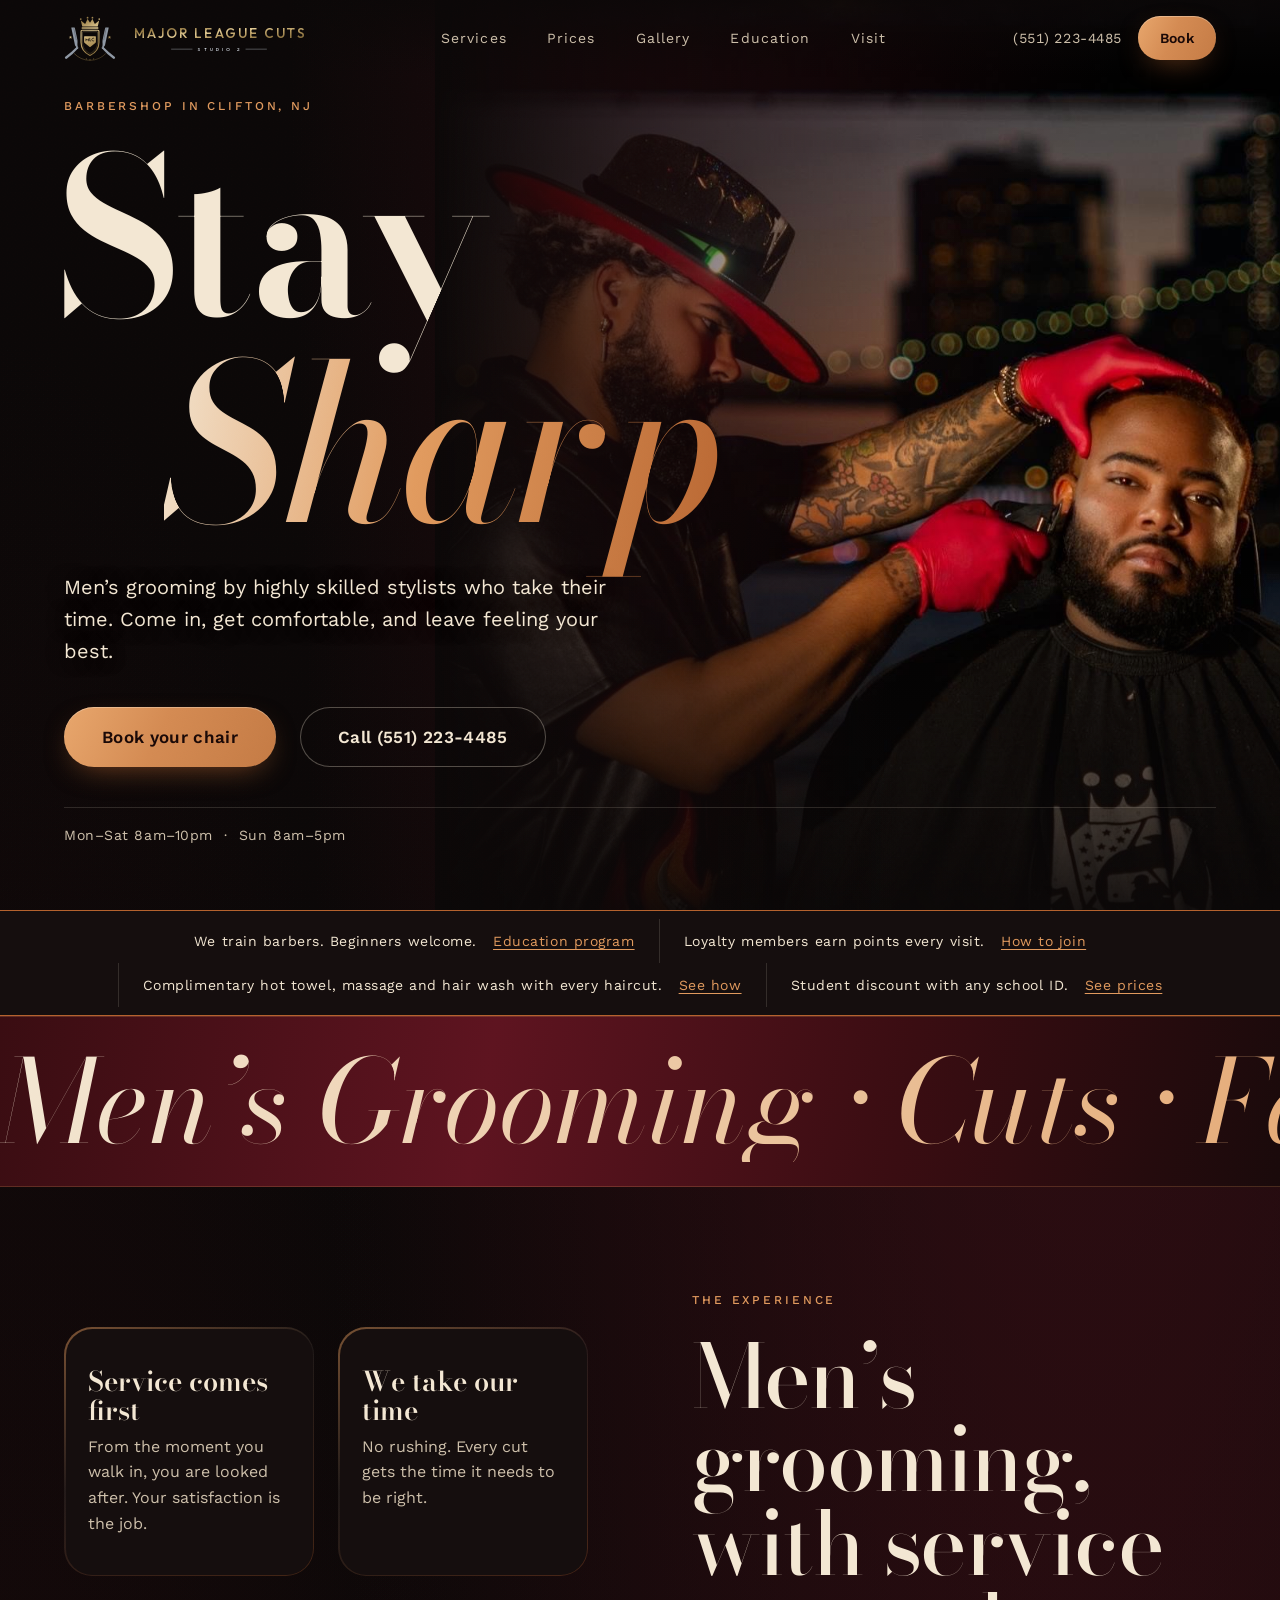
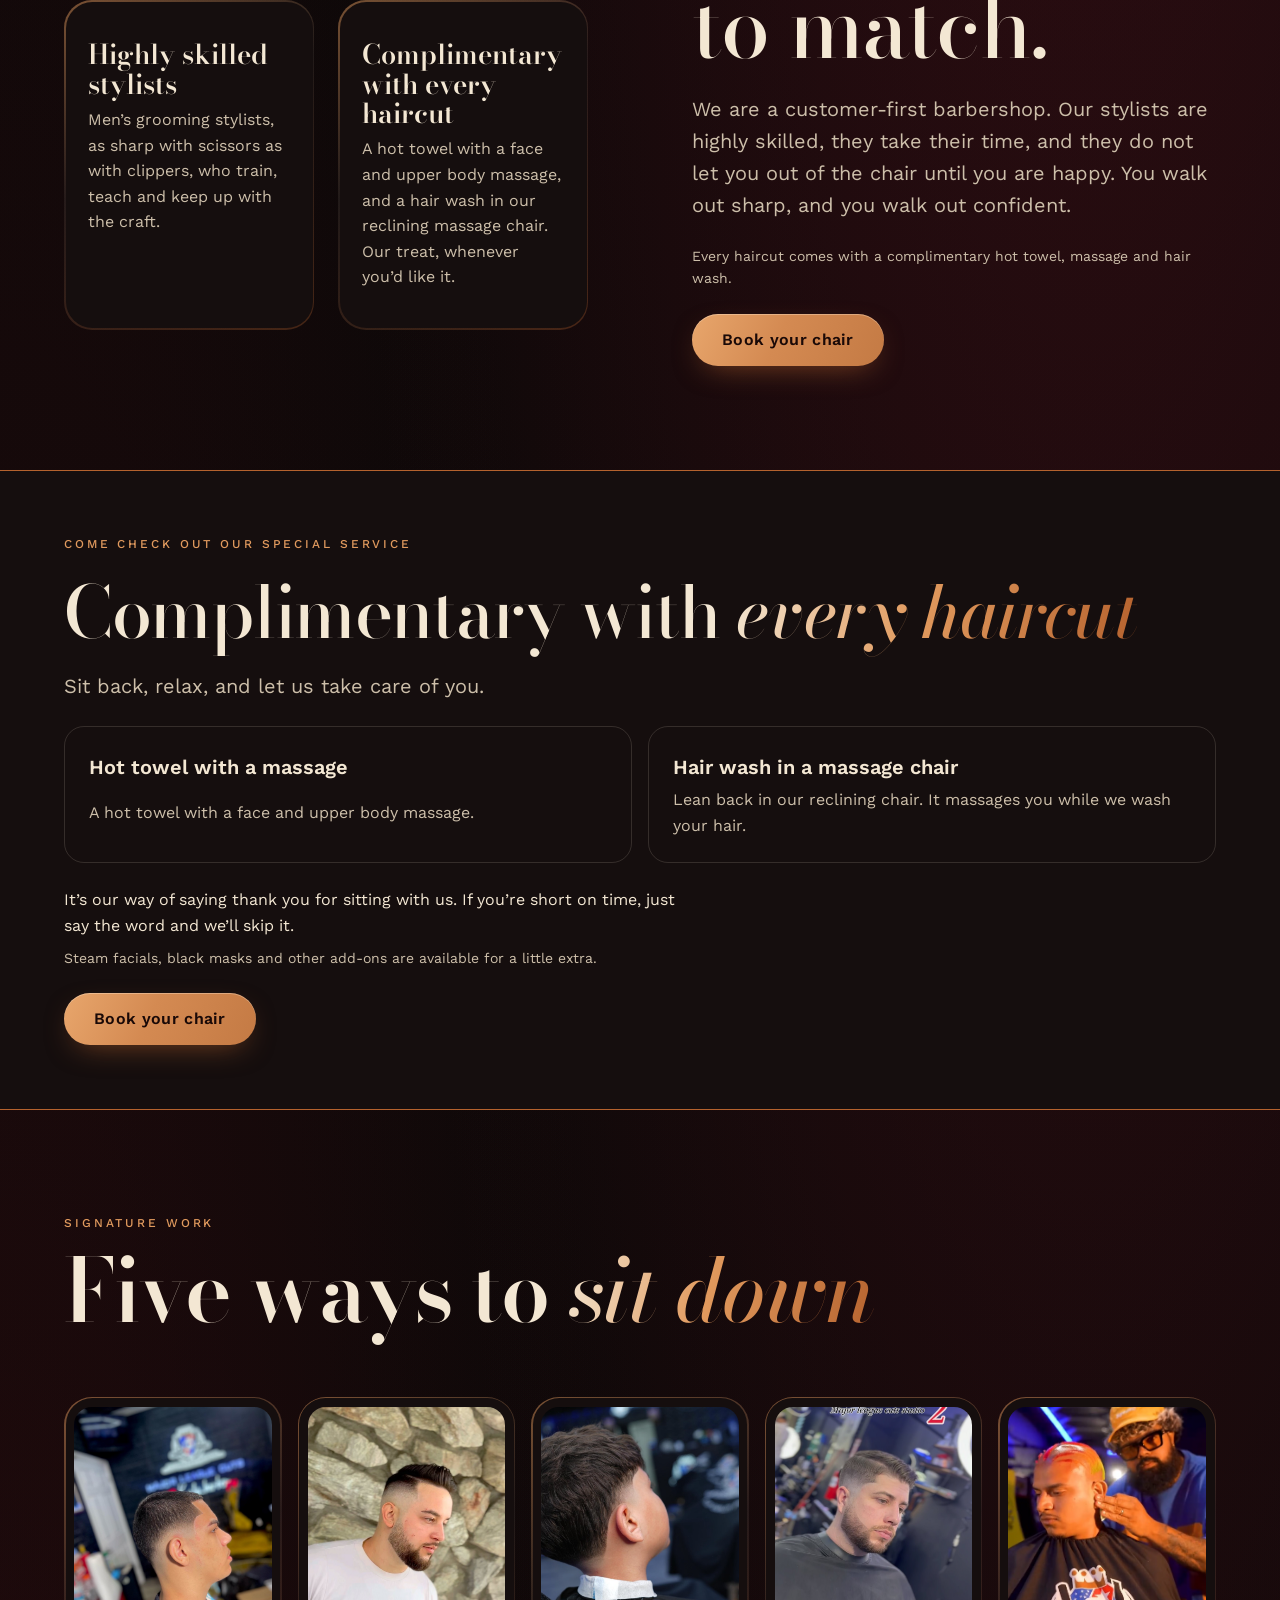
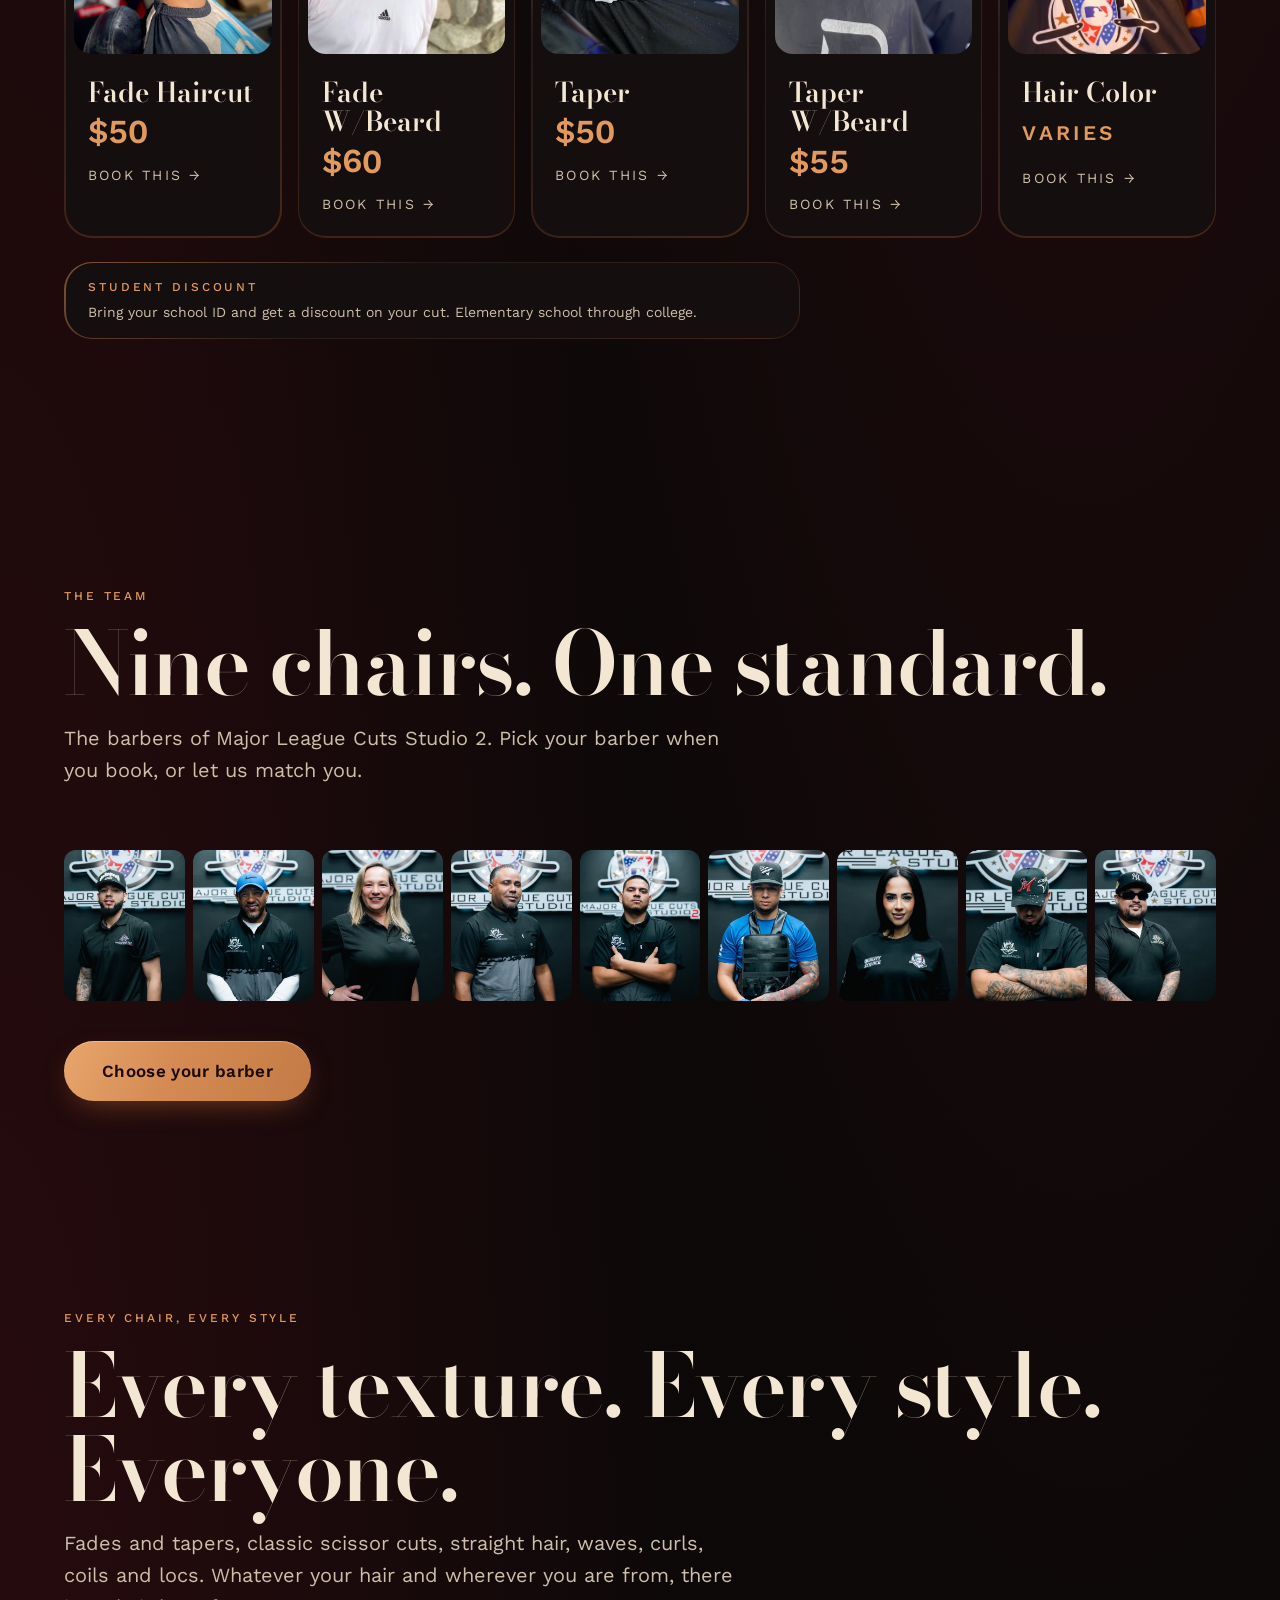
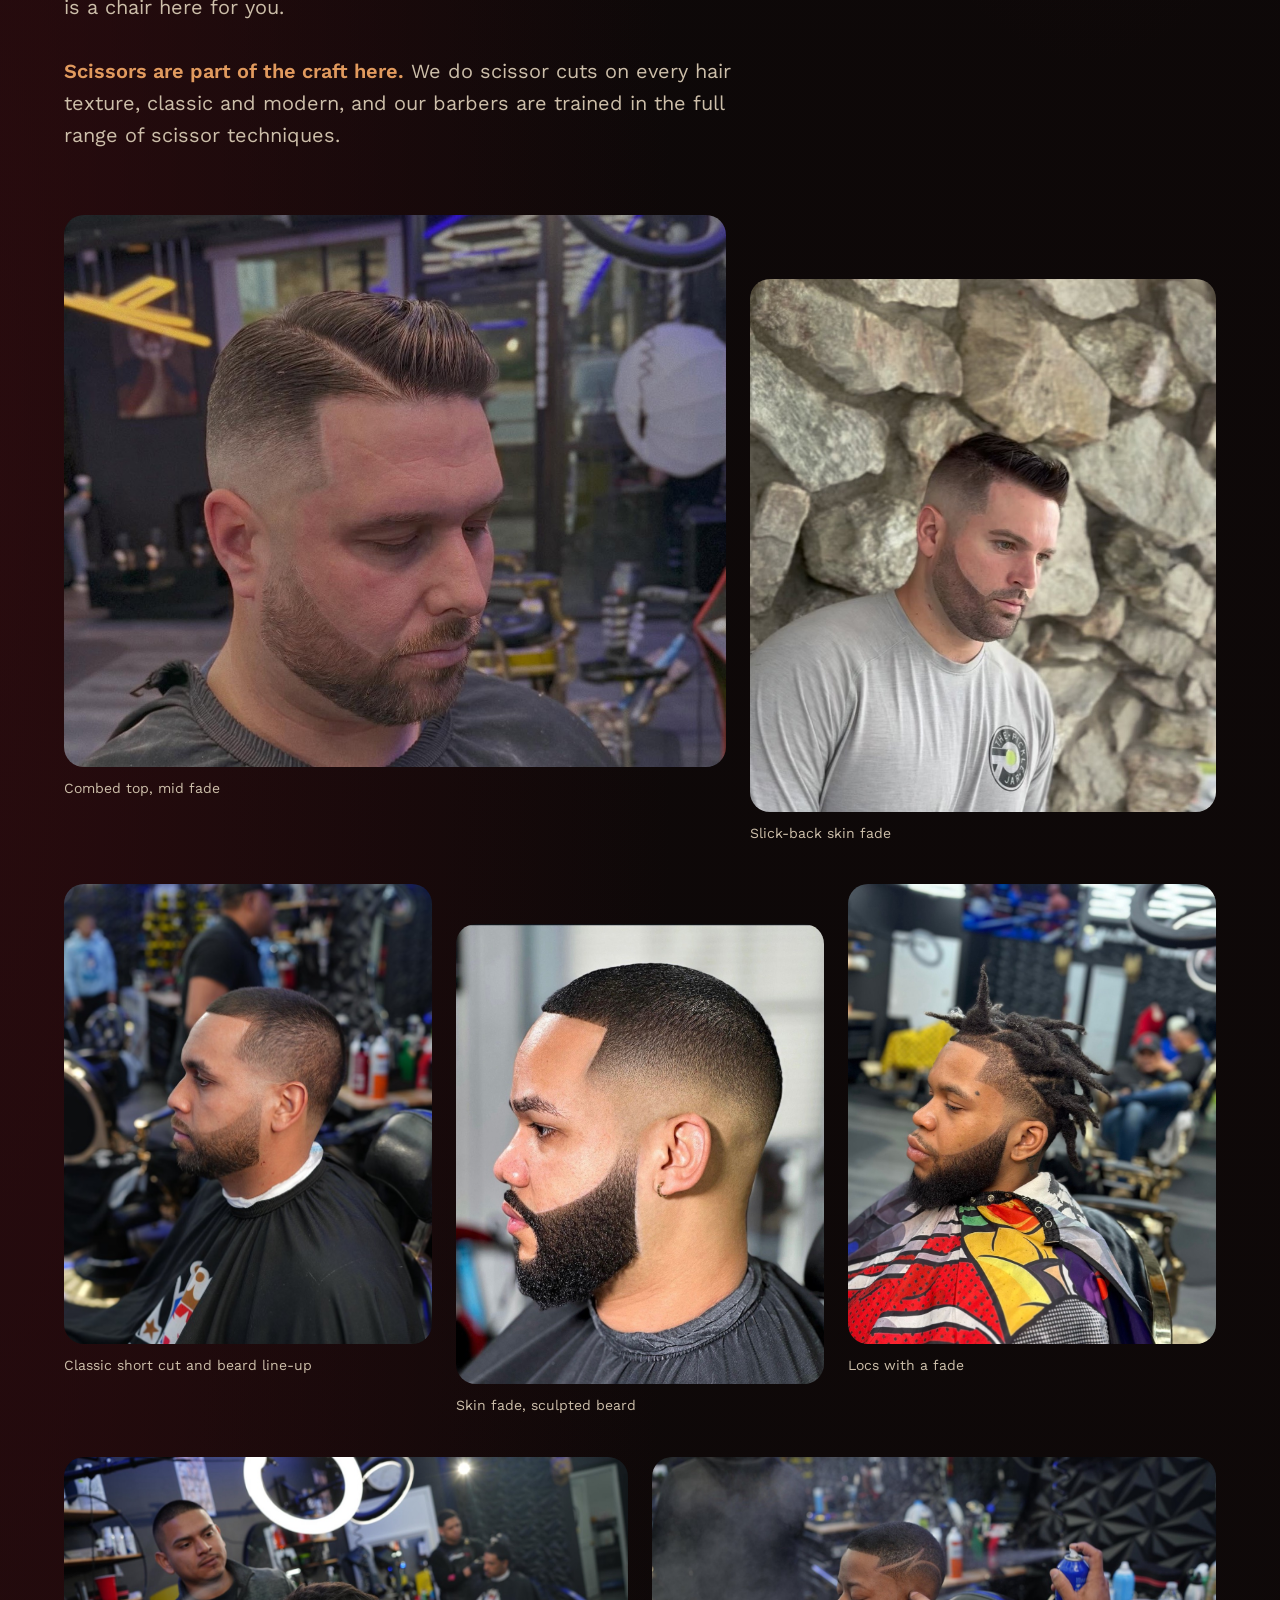
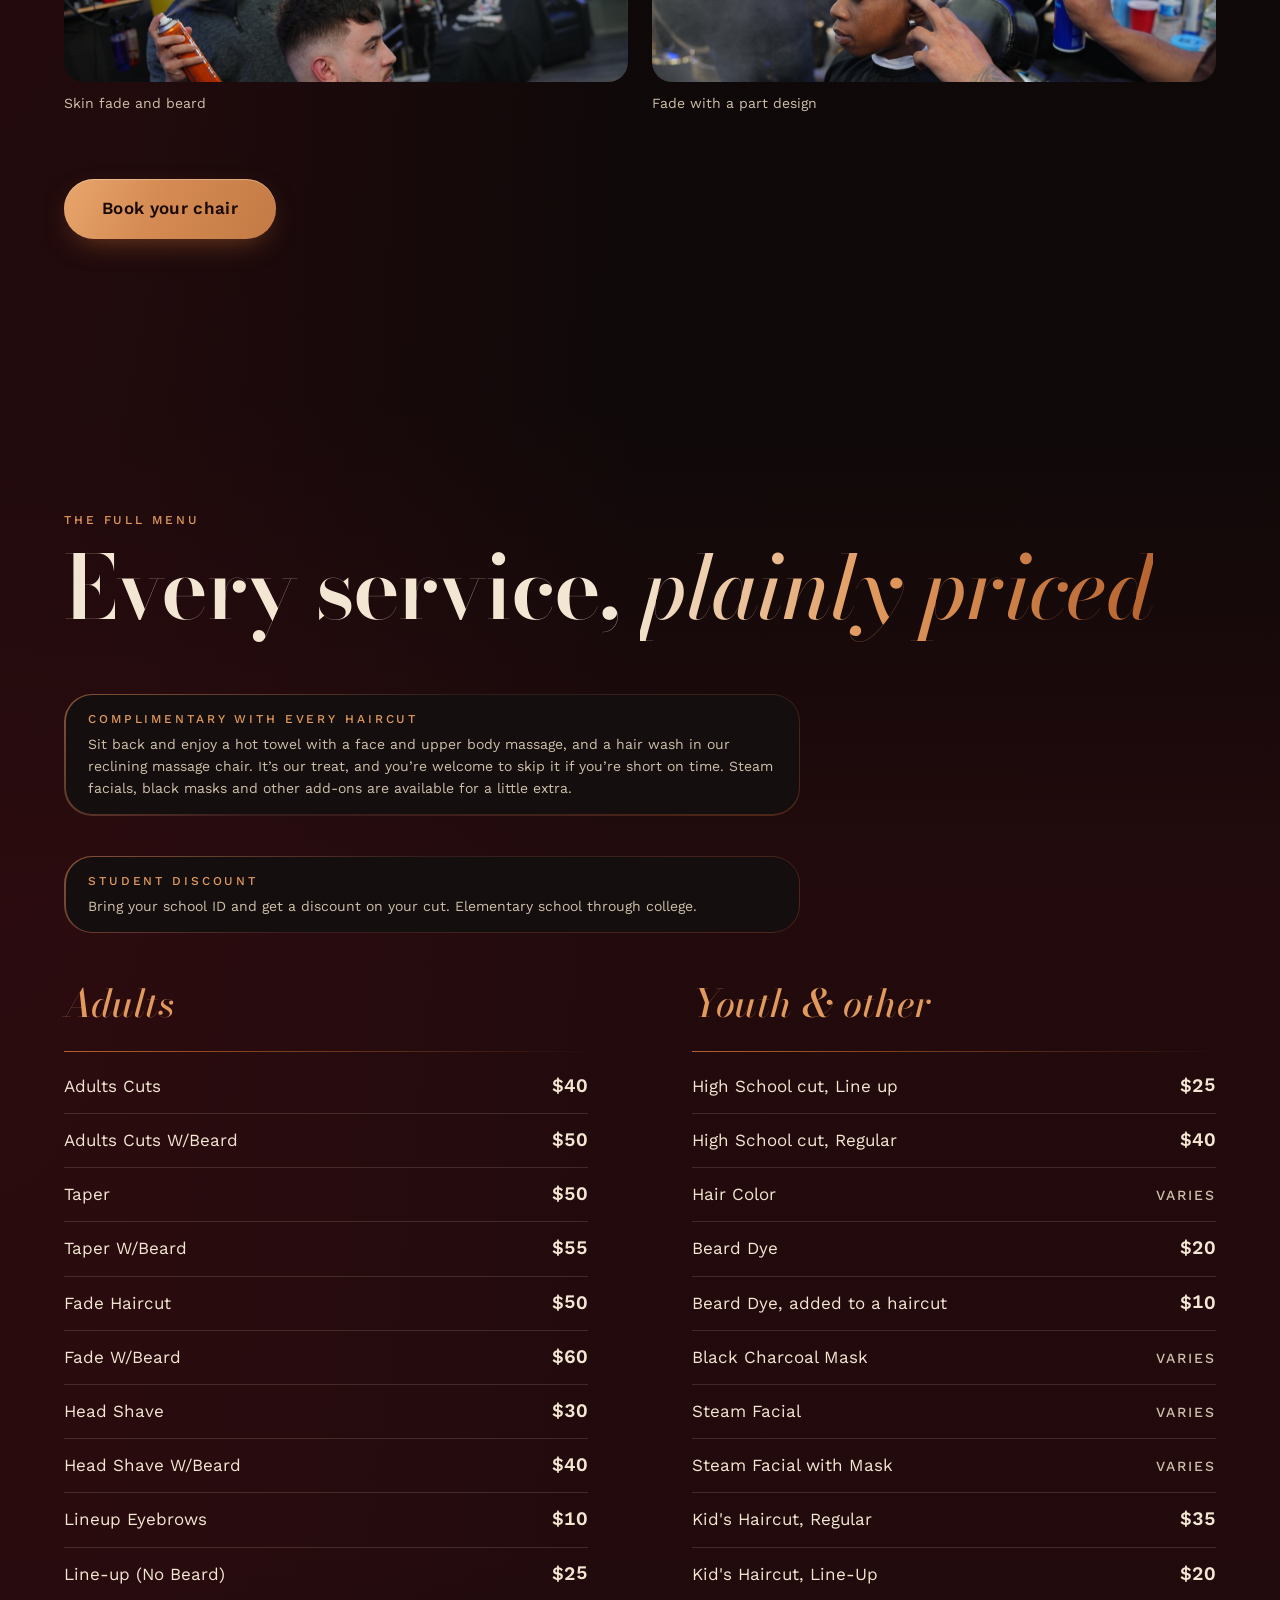
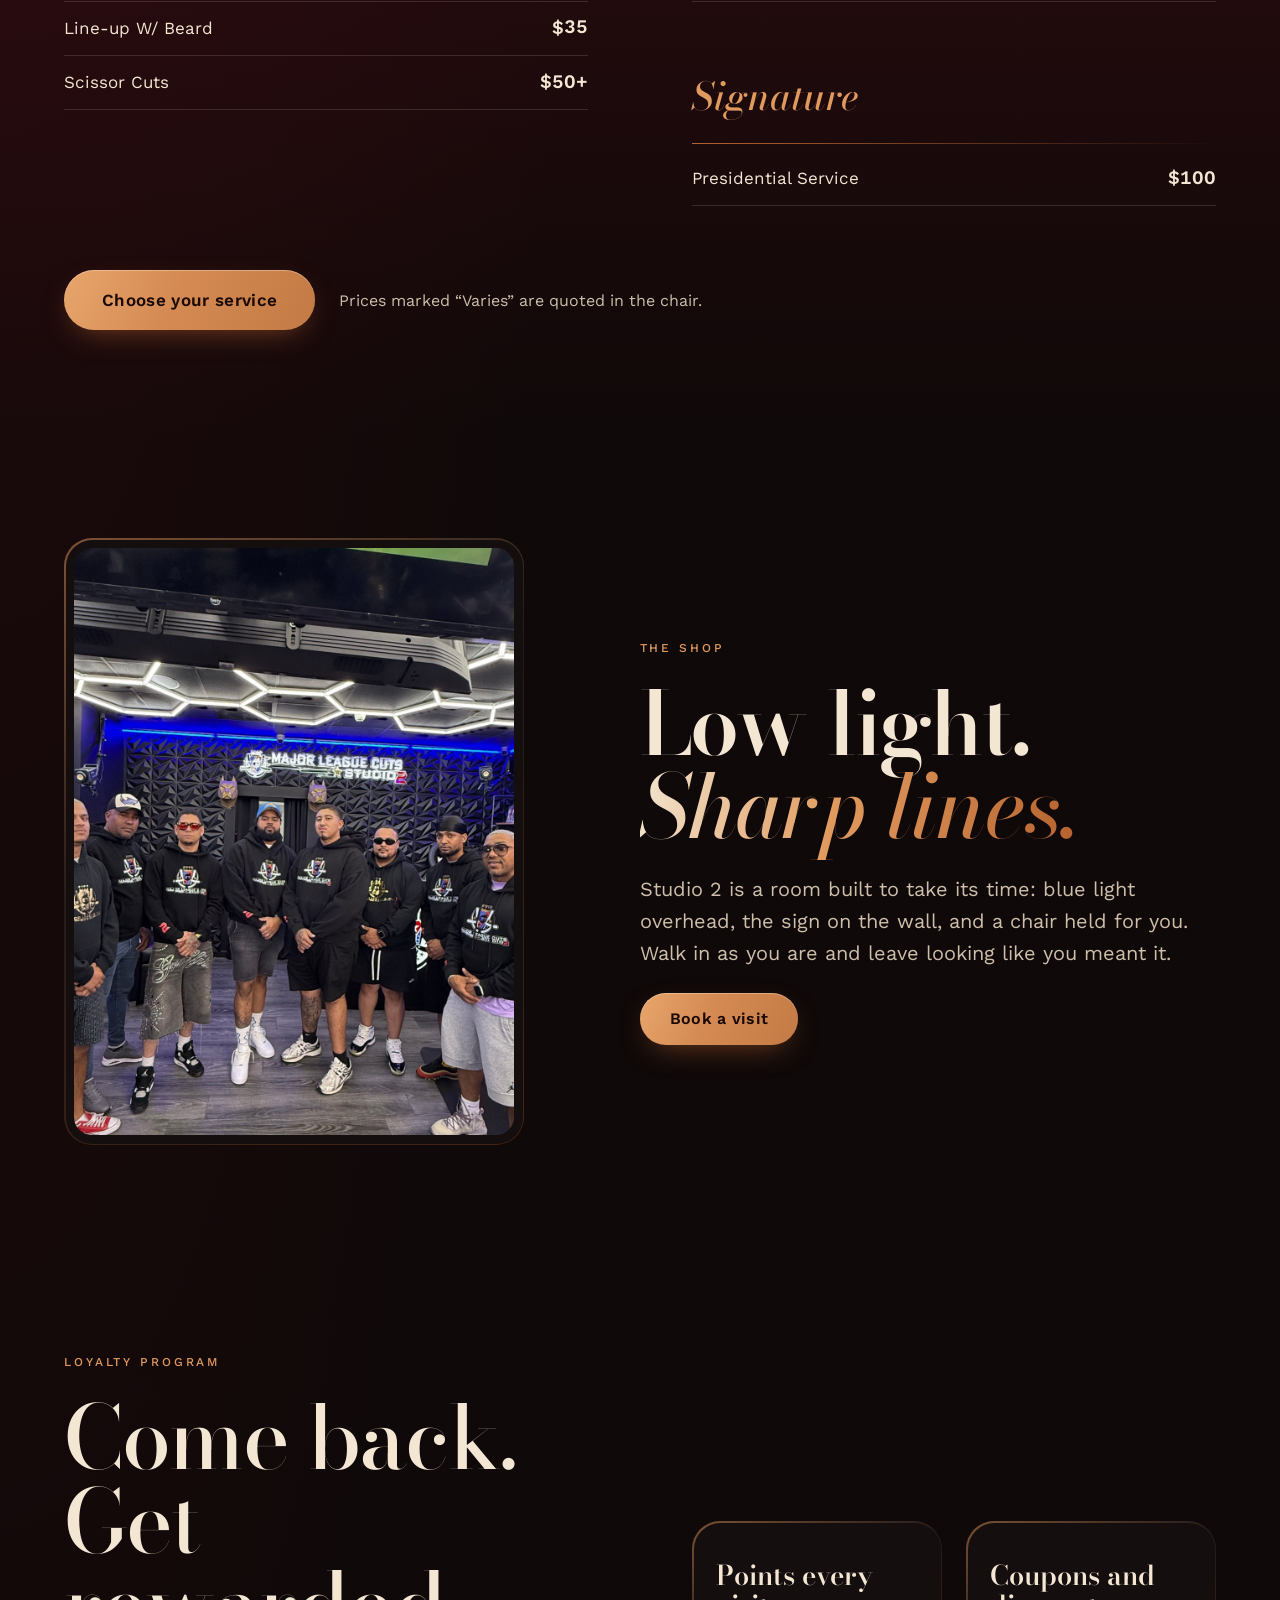
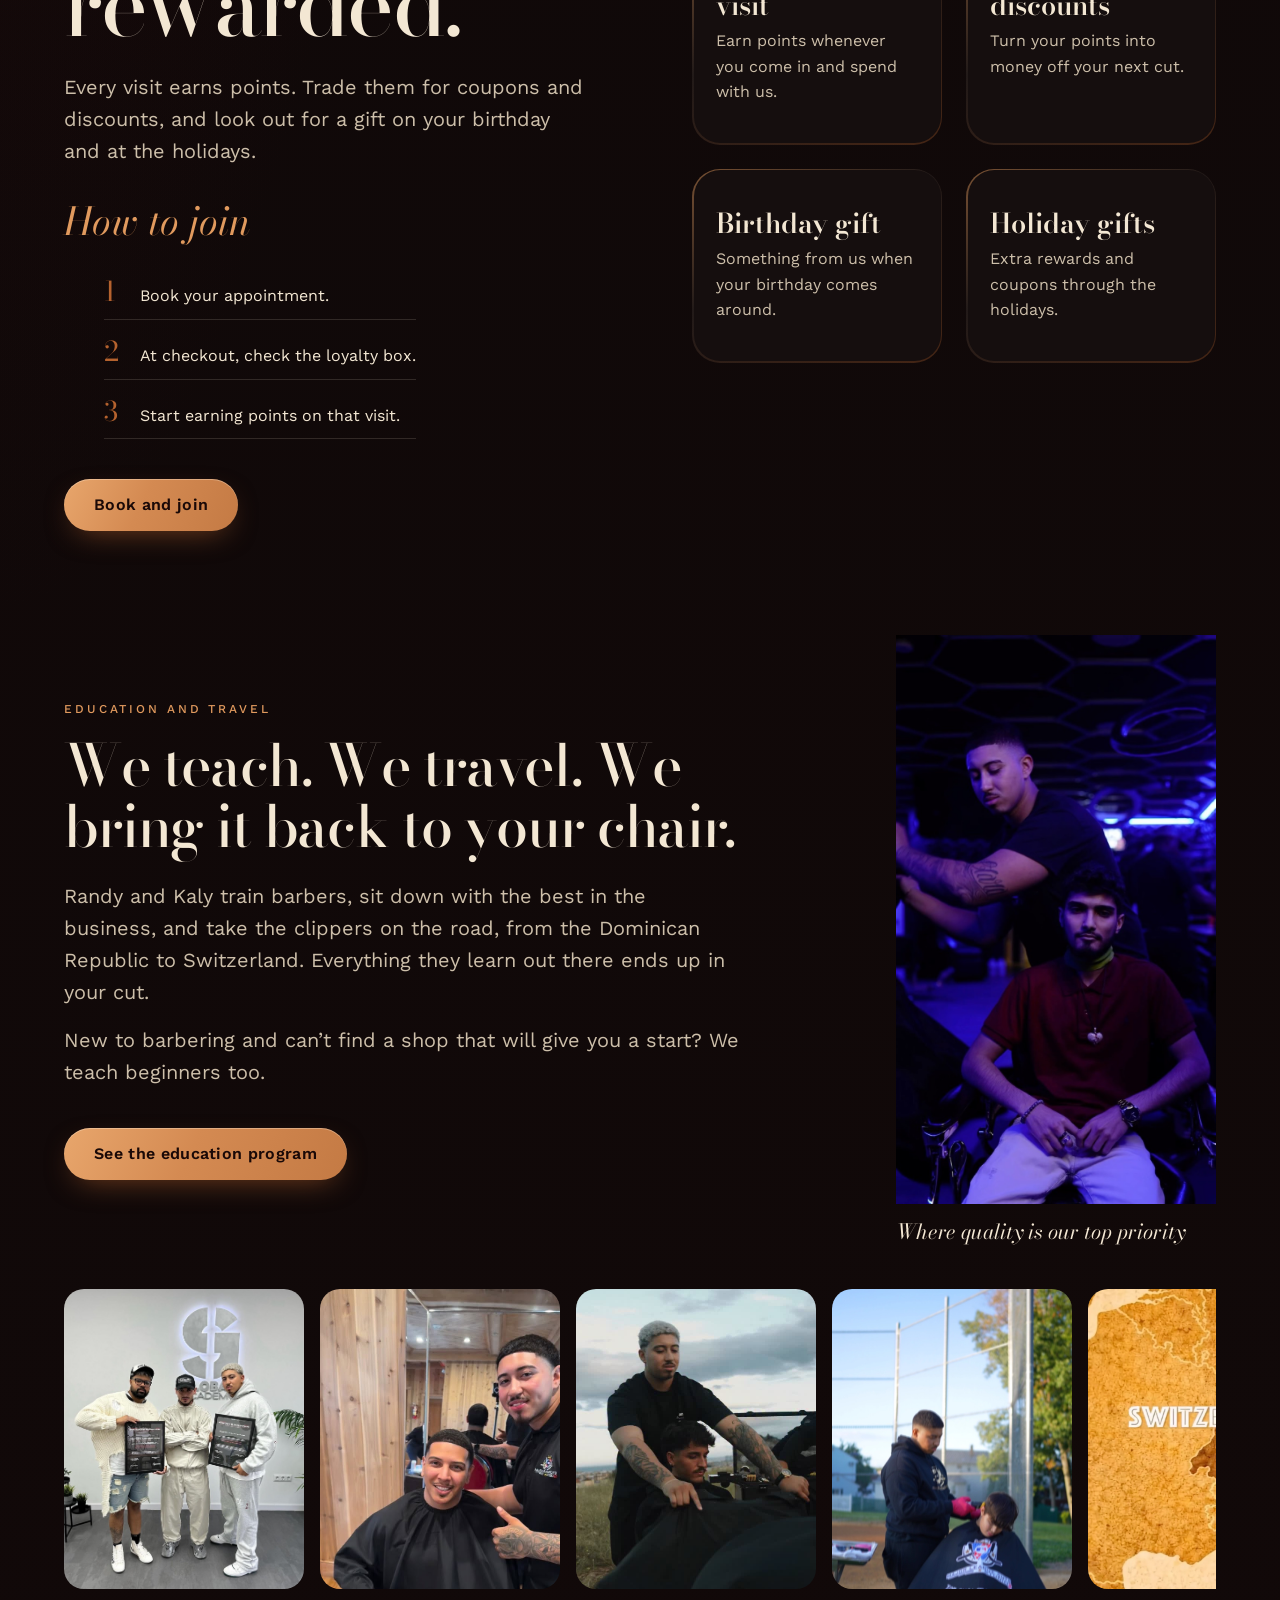
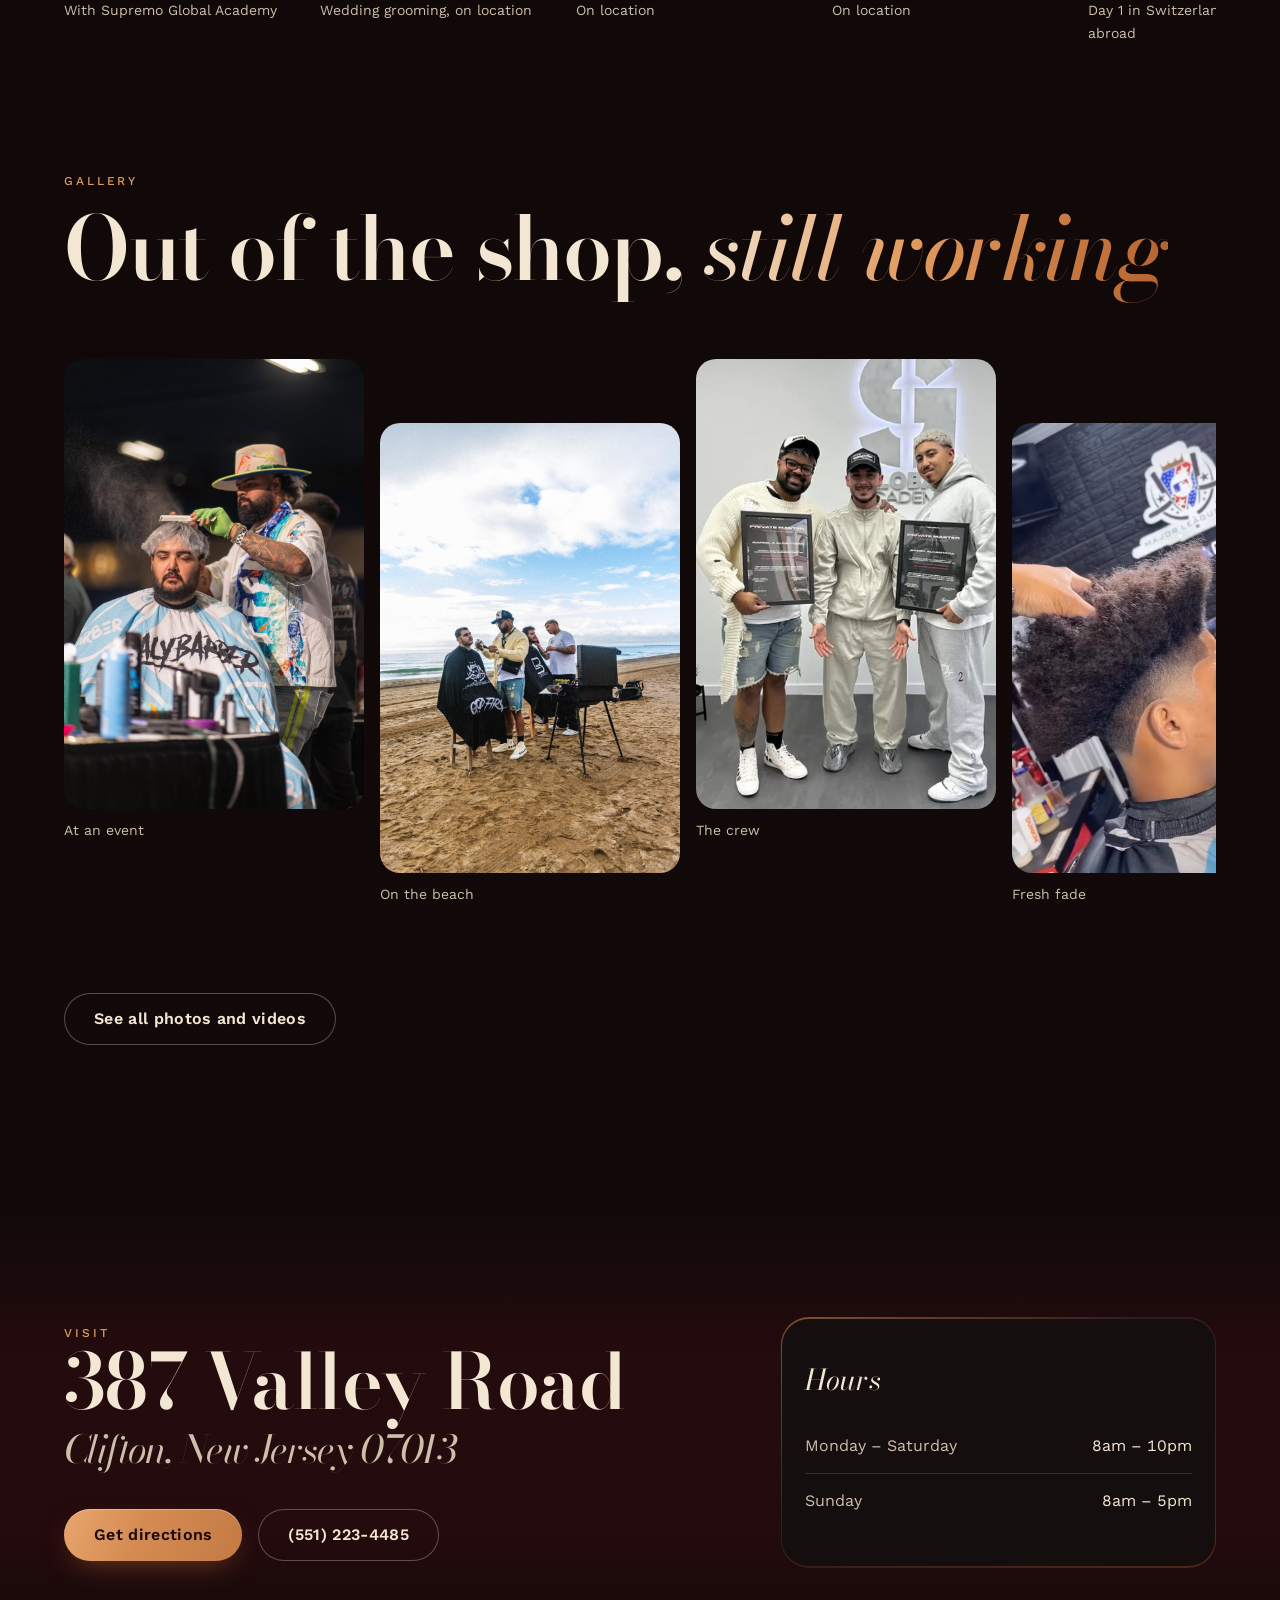
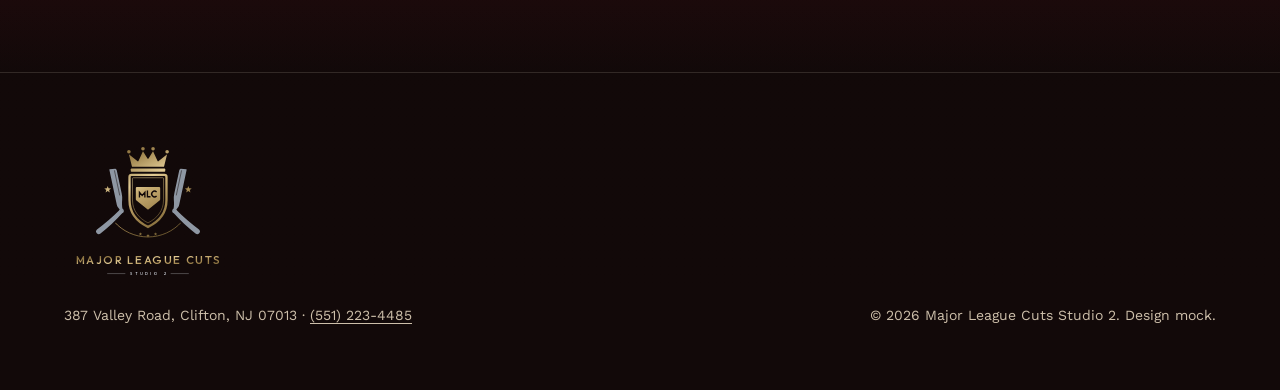
==== index.html @ 2593c34b "Website files for Major League Cuts Studio 2 Co-Authored-By: Claude Fable 5.2 <noreply@anthropic.com" ====
<!doctype html>
<html lang="en">
<head>
<meta charset="utf-8">
<meta name="viewport" content="width=device-width, initial-scale=1">
<title>Barbershop in Clifton, NJ | Major League Cuts Studio 2</title>
<meta name="description" content="Major League Cuts Studio 2 is a men's grooming barbershop at 387 Valley Road, Clifton, NJ. Skilled stylists who take their time. A complimentary hot towel, massage and hair wash come with every haircut. Book online.">
<meta name="theme-color" content="#0B0808">
<link rel="preconnect" href="https://fonts.googleapis.com">
<link rel="preconnect" href="https://fonts.gstatic.com" crossorigin>
<link rel="stylesheet" href="https://fonts.googleapis.com/css2?family=Bodoni+Moda:ital,opsz,wght@0,6..96,400..700;1,6..96,400..700&amp;family=Work+Sans:wght@400;500;600&amp;display=swap">
<link rel="canonical" href="https://majorleaguecuts.studio/">
<link rel="icon" href="favicon-32.png" sizes="32x32" type="image/png">
<link rel="apple-touch-icon" href="apple-touch-icon.png">
<meta property="og:type" content="website">
<meta property="og:site_name" content="Major League Cuts Studio 2">
<meta property="og:url" content="https://majorleaguecuts.studio/">
<meta property="og:image" content="https://majorleaguecuts.studio/og-image.jpg">
<meta property="og:image:width" content="1200">
<meta property="og:image:height" content="630">
<meta name="twitter:card" content="summary_large_image">
<meta name="robots" content="noindex">
<script type="application/ld+json">{"@context":"https://schema.org","@type":"BarberShop","name":"Major League Cuts Studio 2","url":"https://majorleaguecuts.studio/","telephone":"(551) 223-4485","image":"https://majorleaguecuts.studio/og-image.jpg","address":{"@type":"PostalAddress","streetAddress":"387 Valley Road","addressLocality":"Clifton","addressRegion":"NJ","postalCode":"07013","addressCountry":"US"},"openingHoursSpecification":[{"@type":"OpeningHoursSpecification","dayOfWeek":["Monday","Tuesday","Wednesday","Thursday","Friday","Saturday"],"opens":"08:00","closes":"22:00"},{"@type":"OpeningHoursSpecification","dayOfWeek":"Sunday","opens":"08:00","closes":"17:00"}]}</script>
<meta property="og:title" content="Barbershop in Clifton, NJ | Major League Cuts Studio 2">
<meta property="og:description" content="Major League Cuts Studio 2 is a men's grooming barbershop at 387 Valley Road, Clifton, NJ. Skilled stylists who take their time. A complimentary hot towel, massage and hair wash come with every haircut. Book online.">
<link rel="stylesheet" href="css/style.css">
<script>document.documentElement.classList.add("js")</script>
<script src="js/app.js" defer></script>
</head>
<body class="home">
<a class="skip" href="#main">Skip to content</a>
<header class="site-head">
  <div class="wrap">
    <a class="mark" href="index.html" aria-label="Major League Cuts Studio 2, home"><img class="mark__icon" src="img/logo-1.svg" alt="" width="52" height="52"><img class="mark__word" src="img/logo-2.svg" alt="" width="190" height="33"></a>
    <nav class="nav" aria-label="Primary"><a href="#services">Services</a><a href="#menu">Prices</a><a href="gallery.html">Gallery</a><a href="education.html">Education</a><a href="#visit">Visit</a></nav>
    <div class="head-actions"><a class="head-tel num" href="tel:+15512234485">(551) 223-4485</a><details class="menu"><summary class="menu__btn"><svg width="22" height="22" viewBox="0 0 22 22" fill="none" stroke="currentColor" stroke-width="2" stroke-linecap="round" aria-hidden="true" focusable="false"><path d="M3 6h16M3 11h16M3 16h16"/></svg><span class="sr-only">Menu</span></summary><div class="menu__panel"><nav class="menu__list" aria-label="Menu"><a href="#services">Services</a><a href="#menu">Prices</a><a href="gallery.html">Gallery</a><a href="education.html">Education</a><a href="#loyalty">Loyalty</a><a href="#visit">Visit</a></nav><a class="btn btn--block" href="https://book.squareup.com/appointments/2jy3grmmcu109c/location/L8XXS5PSYHMR0/services">Book your chair</a><a class="menu__tel num" href="tel:+15512234485">(551) 223-4485</a></div></details><a class="btn btn--sm" href="https://book.squareup.com/appointments/2jy3grmmcu109c/location/L8XXS5PSYHMR0/services">Book</a></div>
  </div>
</header>
<main id="main">
<section class="hero" aria-labelledby="h1">
  <div class="hero__media"><img src="img/hero-001.jpg" alt="A barber in a black hat with a red brim cuts a client's beard at dusk, a softly lit city skyline and bridge lights behind them." width="1600" height="1142" fetchpriority="high"></div>
  <div class="wrap"><div class="hero__copy">
    <h1 class="eyebrow" id="h1">Barbershop in Clifton, NJ</h1>
    <p class="hero__title display" aria-label="Stay Sharp"><span>Stay</span><span><em class="grad-text">Sharp</em></span></p>
    <p class="hero__sub">Men&rsquo;s grooming by highly skilled stylists who take their time. Come in, get comfortable, and leave feeling your best.</p>
    <div class="hero__cta"><a class="btn btn--lg" href="https://book.squareup.com/appointments/2jy3grmmcu109c/location/L8XXS5PSYHMR0/services">Book your chair</a><a class="btn btn--ghost btn--lg" href="tel:+15512234485">Call (551) 223-4485</a></div>
    <p class="hero__hours">Mon&ndash;Sat 8am&ndash;10pm &nbsp;&middot;&nbsp; Sun 8am&ndash;5pm</p>
  </div></div>
</section>

<div class="promo"><div class="wrap"><p class="promo__item">We train barbers. Beginners welcome. <a href="education.html">Education program</a></p><p class="promo__item">Loyalty members earn points every visit. <a href="#loyalty">How to join</a></p>
      <p class="promo__item">Complimentary hot towel, massage and hair wash with every haircut. <a href="#complimentary">See how</a></p>
      <p class="promo__item promo__item--wide">Student discount with any school ID. <a href="#menu">See prices</a></p></div></div>

<div class="band" aria-hidden="true"><div class="band__track"><span>Men&rsquo;s Grooming &middot; Cuts &middot; Fades &middot; Tapers &middot; Scissor Cuts &middot; Beards &middot; Hot Towels &middot; </span><span>Men&rsquo;s Grooming &middot; Cuts &middot; Fades &middot; Tapers &middot; Scissor Cuts &middot; Beards &middot; Hot Towels &middot; </span></div></div>

<section class="section" id="experience" aria-labelledby="h-experience">
  <div class="wrap loyalty loyalty--flip">
    <div class="loyalty__text reveal">
      <p class="eyebrow">The experience</p>
      <h2 class="display" id="h-experience">Men&rsquo;s grooming, with service to match.</h2>
      <p class="lede">We are a customer-first barbershop. Our stylists are highly skilled, they take their time, and they do not let you out of the chair until you are happy. You walk out sharp, and you walk out confident.</p>
      <p class="experience__note">Every haircut comes with a complimentary hot towel, massage and hair wash.</p>
      <div><a class="btn" href="https://book.squareup.com/appointments/2jy3grmmcu109c/location/L8XXS5PSYHMR0/services">Book your chair</a></div>
    </div>
    <ul class="learn loyalty__perks">
      <li class="card ring reveal" style="--d:0s"><div class="learn__in"><h3 class="card__name">Service comes first</h3><p>From the moment you walk in, you are looked after. Your satisfaction is the job.</p></div></li>
      <li class="card ring reveal" style="--d:0.08s"><div class="learn__in"><h3 class="card__name">We take our time</h3><p>No rushing. Every cut gets the time it needs to be right.</p></div></li>
      <li class="card ring reveal" style="--d:0.16s"><div class="learn__in"><h3 class="card__name">Highly skilled stylists</h3><p>Men&rsquo;s grooming stylists, as sharp with scissors as with clippers, who train, teach and keep up with the craft.</p></div></li>
      <li class="card ring reveal" style="--d:0.24s"><div class="learn__in"><h3 class="card__name">Complimentary with every haircut</h3><p>A hot towel with a face and upper body massage, and a hair wash in our reclining massage chair. Our treat, whenever you&rsquo;d like it.</p></div></li>
    </ul>
  </div>
</section>

<section class="comp" id="complimentary" aria-labelledby="h-comp">
  <div class="wrap comp__in reveal">
    <p class="eyebrow">Come check out our special service</p>
    <h2 class="display comp__title" id="h-comp">Complimentary with <em class="grad-text">every haircut</em></h2>
    <p class="lede">Sit back, relax, and let us take care of you.</p>
    <ul class="comp__list">
      <li><strong>Hot towel with a massage</strong><span>A hot towel with a face and upper body massage.</span></li>
      <li><strong>Hair wash in a massage chair</strong><span>Lean back in our reclining chair. It massages you while we wash your hair.</span></li>
    </ul>
    <p class="comp__fine">It&rsquo;s our way of saying thank you for sitting with us. If you&rsquo;re short on time, just say the word and we&rsquo;ll skip it.</p>
    <p class="comp__fine">Steam facials, black masks and other add-ons are available for a little extra.</p>
    <div><a class="btn" href="https://book.squareup.com/appointments/2jy3grmmcu109c/location/L8XXS5PSYHMR0/services">Book your chair</a></div>
  </div>
</section>
<section class="section" id="services" aria-labelledby="h-services">
  <div class="wrap">
    <div class="section__head reveal"><p class="eyebrow">Signature work</p><h2 class="display" id="h-services">Five ways to <em class="grad-text">sit down</em></h2></div>
    <ul class="cards">
      <li class="card ring reveal" style="--d:0.0s"><a href="https://book.squareup.com/appointments/2jy3grmmcu109c/location/L8XXS5PSYHMR0/services"><div class="card__img"><img src="img/photo-001.jpg" alt="Side profile of a clean-shaven client with a sharp mid fade, seated in the chair." width="1120" height="1400" loading="lazy" decoding="async"></div><div class="card__body"><h3 class="card__name">Fade Haircut</h3><span class="card__price num roll" data-roll>$50</span><span class="card__go">Book this &rarr;</span></div></a></li>
      <li class="card ring reveal" style="--d:0.08s"><a href="https://book.squareup.com/appointments/2jy3grmmcu109c/location/L8XXS5PSYHMR0/services"><div class="card__img"><img src="img/photo-002.jpg" alt="Side profile of a client with a tight fade and a trimmed beard, standing by a stone wall." width="787" height="1400" loading="lazy" decoding="async"></div><div class="card__body"><h3 class="card__name">Fade W/Beard</h3><span class="card__price num roll" data-roll>$60</span><span class="card__go">Book this &rarr;</span></div></a></li>
      <li class="card ring reveal" style="--d:0.16s"><a href="https://book.squareup.com/appointments/2jy3grmmcu109c/location/L8XXS5PSYHMR0/services"><div class="card__img"><img src="img/photo-003.jpg" alt="Back three-quarter view of a client with a textured top and clean tapered sides, seated in the chair." width="1400" height="933" loading="lazy" decoding="async"></div><div class="card__body"><h3 class="card__name">Taper</h3><span class="card__price num roll" data-roll>$50</span><span class="card__go">Book this &rarr;</span></div></a></li>
      <li class="card ring reveal" style="--d:0.24s"><a href="https://book.squareup.com/appointments/2jy3grmmcu109c/location/L8XXS5PSYHMR0/services"><div class="card__img"><img src="img/photo-004.jpg" alt="Client in the chair with a textured top, tapered sides and a trimmed beard, looking down." width="787" height="1400" loading="lazy" decoding="async"></div><div class="card__body"><h3 class="card__name">Taper W/Beard</h3><span class="card__price num roll" data-roll>$55</span><span class="card__go">Book this &rarr;</span></div></a></li>
      <li class="card ring reveal" style="--d:0.32s"><a href="https://book.squareup.com/appointments/2jy3grmmcu109c/location/L8XXS5PSYHMR0/services"><div class="card__img"><img src="img/photo-005.jpg" alt="A bearded barber in a yellow cap and orange-tinted glasses works on a client with freshly coloured red and yellow hair, under blue neon light." width="457" height="763" loading="lazy"></div><div class="card__body"><h3 class="card__name">Hair Color</h3><span class="card__price" style="font-size:1.3rem;letter-spacing:.16em;text-transform:uppercase;padding-block:.55rem .6rem">Varies</span><span class="card__go">Book this &rarr;</span></div></a></li>
    </ul>
    <aside class="loyalty-note student-note ring reveal" aria-label="Student discount"><p class="eyebrow">Student discount</p><p>Bring your school ID and get a discount on your cut. Elementary school through college.</p></aside>
  </div>
</section>
<section class="section" id="team" aria-labelledby="h-team">
  <div class="wrap"><div class="section__head reveal"><p class="eyebrow">The team</p><h2 class="display" id="h-team">Nine chairs. One standard.</h2><p class="lede">The barbers of Major League Cuts Studio 2. Pick your barber when you book, or let us match you.</p></div></div>
  <div class="wrap">
    <div class="team reveal"><img src="img/team-001.jpg" alt="Barber at Major League Cuts Studio 2" width="448" height="560" loading="lazy" decoding="async"><img src="img/team-002.jpg" alt="Barber at Major League Cuts Studio 2" width="448" height="560" loading="lazy" decoding="async"><img src="img/team-003.jpg" alt="Barber at Major League Cuts Studio 2" width="448" height="560" loading="lazy" decoding="async"><img src="img/team-004.jpg" alt="Barber at Major League Cuts Studio 2" width="448" height="560" loading="lazy" decoding="async"><img src="img/team-005.jpg" alt="Barber at Major League Cuts Studio 2" width="448" height="560" loading="lazy" decoding="async"><img src="img/team-006.jpg" alt="Barber at Major League Cuts Studio 2" width="448" height="560" loading="lazy" decoding="async"><img src="img/team-007.jpg" alt="Barber at Major League Cuts Studio 2" width="448" height="560" loading="lazy" decoding="async"><img src="img/team-008.jpg" alt="Barber at Major League Cuts Studio 2" width="448" height="560" loading="lazy" decoding="async"><img src="img/team-009.jpg" alt="Barber at Major League Cuts Studio 2" width="448" height="560" loading="lazy" decoding="async"></div>
    <div class="team__cta reveal"><a class="btn btn--lg" href="https://book.squareup.com/appointments/2jy3grmmcu109c/location/L8XXS5PSYHMR0/services">Choose your barber</a></div>
  </div>
</section>
<section class="section" id="everyone" aria-labelledby="h-everyone">
  <div class="wrap"><div class="section__head reveal"><p class="eyebrow">Every chair, every style</p><h2 class="display" id="h-everyone">Every texture. Every style. Everyone.</h2><p class="lede">Fades and tapers, classic scissor cuts, straight hair, waves, curls, coils and locs. Whatever your hair and wherever you are from, there is a chair here for you.</p>
      <p class="lede scissor"><strong>Scissors are part of the craft here.</strong> We do scissor cuts on every hair texture, classic and modern, and our barbers are trained in the full range of scissor techniques.</p></div></div>
  <div class="wrap every">
    <figure class="every__item every__lead reveal" style="--d:0s"><img src="img/photo-006.jpg" alt="Client in the chair with a short combed-over top and a clean mid fade" width="1120" height="1400" loading="lazy" decoding="async"><figcaption>Combed top, mid fade</figcaption></figure>
    <figure class="every__item every__tall reveal" style="--d:0.08s"><img src="img/photo-007.jpg" alt="Side profile of a client with a slick-back top and a skin fade, standing by a stone wall" width="787" height="1400" loading="lazy" decoding="async"><figcaption>Slick-back skin fade</figcaption></figure>
    <figure class="every__item every__third reveal" style="--d:0s"><img src="img/photo-008.jpg" alt="Seated client in profile with a short, neat classic cut and a sharp beard line-up" width="1400" height="933" loading="lazy" decoding="async"><figcaption>Classic short cut and beard line-up</figcaption></figure>
    <figure class="every__item every__third reveal" style="--d:0.08s"><img src="img/photo-009.jpg" alt="Close side view of a skin fade with a sculpted, sharply lined beard" width="1235" height="1400" loading="lazy" decoding="async"><figcaption>Skin fade, sculpted beard</figcaption></figure>
    <figure class="every__item every__third every__locs reveal" style="--d:0.16s"><img src="img/photo-010.jpg" alt="Client in profile with locs on top, faded sides and a groomed beard" width="1050" height="1400" loading="lazy" decoding="async"><figcaption>Locs with a fade</figcaption></figure>
    <figure class="every__item every__wide every__wide--a reveal" style="--d:0s"><img src="img/photo-011.jpg" alt="Barber finishing a skin fade and beard on a client in front of a ring light" width="1400" height="933" loading="lazy" decoding="async"><figcaption>Skin fade and beard</figcaption></figure>
    <figure class="every__item every__wide every__wide--b reveal" style="--d:0.08s"><img src="img/photo-012.jpg" alt="Client in profile with a part design shaved into a fade, being sprayed by the barber" width="1400" height="933" loading="lazy" decoding="async"><figcaption>Fade with a part design</figcaption></figure>
  </div>
  <div class="wrap every__cta reveal"><a class="btn btn--lg" href="https://book.squareup.com/appointments/2jy3grmmcu109c/location/L8XXS5PSYHMR0/services">Book your chair</a></div>
</section>
<section class="section menu" id="menu" aria-labelledby="h-menu">
  <div class="wrap">
    <div class="section__head reveal"><p class="eyebrow">The full menu</p><h2 class="display" id="h-menu">Every service, <em class="grad-text">plainly priced</em></h2></div>
    <aside class="loyalty-note student-note ring reveal" aria-label="Complimentary service"><p class="eyebrow">Complimentary with every haircut</p><p>Sit back and enjoy a hot towel with a face and upper body massage, and a hair wash in our reclining massage chair. It&rsquo;s our treat, and you&rsquo;re welcome to skip it if you&rsquo;re short on time. Steam facials, black masks and other add-ons are available for a little extra.</p></aside>
    <aside class="loyalty-note student-note ring reveal" aria-label="Student discount"><p class="eyebrow">Student discount</p><p>Bring your school ID and get a discount on your cut. Elementary school through college.</p></aside>
    <div class="menu__grid">
      <div class="menu__group reveal"><h3>Adults</h3><ul>
          <li class="row"><span class="row__name">Adults Cuts</span><span class="row__lead"></span><span class="row__price num" data-roll>$40</span></li>
          <li class="row"><span class="row__name">Adults Cuts W/Beard</span><span class="row__lead"></span><span class="row__price num" data-roll>$50</span></li>
          <li class="row"><span class="row__name">Taper</span><span class="row__lead"></span><span class="row__price num" data-roll>$50</span></li>
          <li class="row"><span class="row__name">Taper W/Beard</span><span class="row__lead"></span><span class="row__price num" data-roll>$55</span></li>
          <li class="row"><span class="row__name">Fade Haircut</span><span class="row__lead"></span><span class="row__price num" data-roll>$50</span></li>
          <li class="row"><span class="row__name">Fade W/Beard</span><span class="row__lead"></span><span class="row__price num" data-roll>$60</span></li>
          <li class="row"><span class="row__name">Head Shave</span><span class="row__lead"></span><span class="row__price num" data-roll>$30</span></li>
          <li class="row"><span class="row__name">Head Shave W/Beard</span><span class="row__lead"></span><span class="row__price num" data-roll>$40</span></li>
          <li class="row"><span class="row__name">Lineup Eyebrows</span><span class="row__lead"></span><span class="row__price num" data-roll>$10</span></li>
          <li class="row"><span class="row__name">Line-up (No Beard)</span><span class="row__lead"></span><span class="row__price num" data-roll>$25</span></li>
          <li class="row"><span class="row__name">Line-up W/ Beard</span><span class="row__lead"></span><span class="row__price num" data-roll>$35</span></li>
          <li class="row"><span class="row__name">Scissor Cuts</span><span class="row__lead"></span><span class="row__price num">$50+</span></li>
      </ul></div>
      <div>
        <div class="menu__group reveal"><h3>Youth &amp; other</h3><ul>
          <li class="row"><span class="row__name">High School cut, Line up</span><span class="row__lead"></span><span class="row__price num" data-roll>$25</span></li>
          <li class="row"><span class="row__name">High School cut, Regular</span><span class="row__lead"></span><span class="row__price num" data-roll>$40</span></li>
          <li class="row"><span class="row__name">Hair Color</span><span class="row__lead"></span><span class="row__price is-varies">Varies</span></li>
          <li class="row"><span class="row__name">Beard Dye</span><span class="row__lead"></span><span class="row__price num" data-roll>$20</span></li>
          <li class="row"><span class="row__name">Beard Dye, added to a haircut</span><span class="row__lead"></span><span class="row__price num" data-roll>$10</span></li>
          <li class="row"><span class="row__name">Black Charcoal Mask</span><span class="row__lead"></span><span class="row__price is-varies">Varies</span></li>
          <li class="row"><span class="row__name">Steam Facial</span><span class="row__lead"></span><span class="row__price is-varies">Varies</span></li>
          <li class="row"><span class="row__name">Steam Facial with Mask</span><span class="row__lead"></span><span class="row__price is-varies">Varies</span></li>
          <li class="row"><span class="row__name">Kid&#x27;s Haircut, Regular</span><span class="row__lead"></span><span class="row__price num" data-roll>$35</span></li>
          <li class="row"><span class="row__name">Kid&#x27;s Haircut, Line-Up</span><span class="row__lead"></span><span class="row__price num" data-roll>$20</span></li>
        </ul></div>
        <div class="menu__group reveal"><h3>Signature</h3><ul>
          <li class="row"><span class="row__name">Presidential Service</span><span class="row__lead"></span><span class="row__price num" data-roll>$100</span></li>
        </ul></div>
      </div>
    </div>
    <div class="menu__cta reveal"><a class="btn btn--lg" href="https://book.squareup.com/appointments/2jy3grmmcu109c/location/L8XXS5PSYHMR0/services">Choose your service</a><p>Prices marked &ldquo;Varies&rdquo; are quoted in the chair.</p></div>
  </div>
</section>

<section class="section" aria-labelledby="h-shop">
  <div class="wrap shop">
    <figure class="shop__photo ring reveal"><img src="img/photo-013.jpg" alt="Three members of the team stand together inside the shop under blue LED ceiling light, the shop sign glowing on the wall behind them." width="1050" height="1400" loading="lazy"></figure>
    <div class="shop__text reveal">
      <p class="eyebrow">The shop</p>
      <h2 class="display" id="h-shop">Low light. <em class="grad-text">Sharp lines.</em></h2>
      <p class="lede">Studio 2 is a room built to take its time: blue light overhead, the sign on the wall, and a chair held for you. Walk in as you are and leave looking like you meant it.</p>
      <div><a class="btn" href="https://book.squareup.com/appointments/2jy3grmmcu109c/location/L8XXS5PSYHMR0/services">Book a visit</a></div>
    </div>
  </div>
</section>

<section class="section" id="loyalty" aria-labelledby="h-loyalty">
  <div class="wrap loyalty">
    <div class="loyalty__text reveal">
      <p class="eyebrow">Loyalty program</p>
      <h2 class="display" id="h-loyalty">Come back. Get rewarded.</h2>
      <p class="lede">Every visit earns points. Trade them for coupons and discounts, and look out for a gift on your birthday and at the holidays.</p>
      <div class="loyalty__join">
        <h3 class="loyalty__join-title">How to join</h3>
        <ol class="steps">
          <li>Book your appointment.</li>
          <li>At checkout, check the loyalty box.</li>
          <li>Start earning points on that visit.</li>
        </ol>
      </div>
      <div><a class="btn" href="https://book.squareup.com/appointments/2jy3grmmcu109c/location/L8XXS5PSYHMR0/services">Book and join</a></div>
    </div>
    <ul class="learn loyalty__perks">
      <li class="card ring reveal" style="--d:0s"><div class="learn__in"><h3 class="card__name">Points every visit</h3><p>Earn points whenever you come in and spend with us.</p></div></li>
      <li class="card ring reveal" style="--d:0.08s"><div class="learn__in"><h3 class="card__name">Coupons and discounts</h3><p>Turn your points into money off your next cut.</p></div></li>
      <li class="card ring reveal" style="--d:0.16s"><div class="learn__in"><h3 class="card__name">Birthday gift</h3><p>Something from us when your birthday comes around.</p></div></li>
      <li class="card ring reveal" style="--d:0.24s"><div class="learn__in"><h3 class="card__name">Holiday gifts</h3><p>Extra rewards and coupons through the holidays.</p></div></li>
    </ul>
  </div>
</section>

<section class="section" id="education" aria-labelledby="h-education" style="padding-top:0">
  <div class="wrap edu">
    <div class="edu__text reveal">
      <p class="eyebrow">Education and travel</p>
      <h2 class="display" id="h-education">We teach. We travel. We bring it back to your chair.</h2>
      <p class="lede">Randy and Kaly train barbers, sit down with the best in the business, and take the clippers on the road, from the Dominican Republic to Switzerland. Everything they learn out there ends up in your cut.</p>
      <p class="lede edu__more">New to barbering and can&rsquo;t find a shop that will give you a start? We teach beginners too.</p>
      <div class="edu__cta"><a class="btn" href="education.html">See the education program</a></div>
    </div>
    <figure class="feat reveal"><img src="img/photo-014.jpg" alt="Major League Cuts: Where quality is our top priority" width="787" height="1400" loading="lazy" decoding="async"><figcaption><span class="feat__title">Where quality is our top priority</span></figcaption></figure>
  </div>
  <div class="wrap"><div class="strip edu__row" tabindex="0" role="region" aria-label="Education and travel, scroll sideways">
      <figure class="tile"><img src="img/photo-015.jpg" alt="With Supremo Global Academy" width="1326" height="1363" loading="lazy" decoding="async"><figcaption>With Supremo Global Academy</figcaption></figure>
      <figure class="tile"><img src="img/photo-016.jpg" alt="Wedding grooming, on location" width="640" height="1136" loading="lazy" decoding="async"><figcaption>Wedding grooming, on location</figcaption></figure>
      <figure class="tile"><img src="img/photo-017.jpg" alt="On location" width="640" height="1136" loading="lazy" decoding="async"><figcaption>On location</figcaption></figure>
      <figure class="tile"><img src="img/photo-018.jpg" alt="On location" width="788" height="1400" loading="lazy" decoding="async"><figcaption>On location</figcaption></figure>
      <figure class="tile"><img src="img/photo-019.jpg" alt="Day 1 in Switzerland: cutting hair abroad" width="720" height="1280" loading="lazy" decoding="async"><figcaption>Day 1 in Switzerland: cutting hair abroad</figcaption></figure>
      <figure class="tile"><img src="img/photo-020.jpg" alt="Day 2 in Switzerland: Bellinzona" width="720" height="1280" loading="lazy" decoding="async"><figcaption>Day 2 in Switzerland: Bellinzona</figcaption></figure>
      <figure class="tile"><img src="img/photo-021.jpg" alt="Switzerland" width="1050" height="1400" loading="lazy" decoding="async"><figcaption>Switzerland</figcaption></figure>
  </div></div>
</section>

<section class="section" id="gallery" aria-labelledby="h-gallery" style="padding-top:0">
  <div class="wrap"><div class="section__head reveal"><p class="eyebrow">Gallery</p><h2 class="display" id="h-gallery">Out of the shop, <em class="grad-text">still working</em></h2></div></div>
  <div class="wrap"><div class="strip" tabindex="0" role="region" aria-label="Gallery, scroll sideways">
    <figure><img src="img/photo-022.jpg" alt="A barber in a painted wide-brim hat combs and sprays a client's silver hair at an event, bottles of product blurred in the foreground." width="934" height="1400" loading="lazy"><figcaption>At an event</figcaption></figure>
    <figure><img src="img/photo-023.jpg" alt="Two barbers cut hair on folding stools on an open beach under a wide cloudy sky, a mirrored station case beside them." width="933" height="1400" loading="lazy"><figcaption>On the beach</figcaption></figure>
    <figure><img src="img/photo-024.jpg" alt="Three men stand smiling in a bright room, two of them holding framed certificates, a lit sign on the wall behind." width="496" height="685" loading="lazy"><figcaption>The crew</figcaption></figure>
    <figure><img src="img/photo-025.jpg" alt="A client's fresh high fade seen from the side inside the shop, the shop sign glowing on a dark brick wall." width="498" height="736" loading="lazy"><figcaption>Fresh fade</figcaption></figure>
  </div></div>
  <div class="wrap every__cta reveal"><a class="btn btn--ghost" href="gallery.html">See all photos and videos</a></div>
</section>

<section class="section menu" id="visit" aria-labelledby="h-visit">
  <div class="wrap visit">
    <div class="reveal">
      <p class="eyebrow">Visit</p>
      <h2 class="visit__addr display" id="h-visit">387 Valley Road<span>Clifton, New Jersey 07013</span></h2>
      <div class="visit__links"><a class="btn" href="https://www.google.com/maps/search/?api=1&query=387+Valley+Road,+Clifton,+NJ+07013">Get directions</a><a class="btn btn--ghost" href="tel:+15512234485">(551) 223-4485</a></div>
    </div>
    <div class="hours ring reveal"><h3>Hours</h3><dl>
      <div><dt>Monday &ndash; Saturday</dt><dd>8am &ndash; 10pm</dd></div>
      <div><dt>Sunday</dt><dd>8am &ndash; 5pm</dd></div></dl></div>
  </div>
</section>
</main>
<footer class="site-foot"><div class="wrap">
  <div><a class="mark" href="index.html" aria-label="Major League Cuts Studio 2, home"><img class="mark__full" src="img/logo-3.svg" alt="" width="168" height="147"></a><p style="margin-top:14px">387 Valley Road, Clifton, NJ 07013 &middot; <a href="tel:+15512234485">(551) 223-4485</a></p></div>
  <p>&copy; 2026 Major League Cuts Studio 2. Design mock.</p>
</div></footer>
<div class="bookbar"><a class="btn btn--lg" href="https://book.squareup.com/appointments/2jy3grmmcu109c/location/L8XXS5PSYHMR0/services">Book your chair</a><a class="btn btn--ghost btn--lg" href="tel:+15512234485" aria-label="Call (551) 223-4485"><svg width="22" height="22" viewBox="0 0 24 24" fill="none" stroke="currentColor" stroke-width="1.6" aria-hidden="true"><path d="M5 4h4l2 5-2.5 1.5a11 11 0 0 0 5 5L15 13l5 2v4a2 2 0 0 1-2 2A16 16 0 0 1 3 6a2 2 0 0 1 2-2z"/></svg></a></div>
</body>
</html>
---- css/style.css ----
/* Major League Cuts Studio 2 / Direction 5: Ember Lounge
   Low light, leather, a cigar bar after the game. */

:root {
  /* colour */
  --black: #0B0808;
  --oxblood: #3A0D12;
  --burgundy: #5E1420;
  --copper: #B5622E;
  --copper-light: #E19A5E;
  --cream: #F3E7D3;
  --cream-muted: #CDBFAA;
  --ink: #1A0907;               /* text on copper */
  --surface: #150E0E;
  --surface-2: #1F1213;
  --line: rgba(243, 231, 211, 0.14);
  --taken: #8E8072;

  /* gradients */
  --grad-copper: linear-gradient(115deg, #E8A66C 0%, #D48A52 45%, #C47A44 100%);
  --grad-copper-hover: linear-gradient(115deg, #F0B47D 0%, #E19A5E 50%, #D68D54 100%);
  --grad-text: linear-gradient(100deg, #F3E7D3 0%, #E19A5E 45%, #B5622E 100%);
  --grad-hairline: linear-gradient(150deg, rgba(225, 154, 94, 0.5), rgba(243, 231, 211, 0.08) 42%, rgba(181, 98, 46, 0.32));
  --grad-page: radial-gradient(90% 60% at 85% -5%, rgba(94, 20, 32, 0.55), transparent 70%),
               radial-gradient(70% 50% at 0% 40%, rgba(58, 13, 18, 0.6), transparent 75%),
               linear-gradient(180deg, #0B0808 0%, #120909 100%);
  --grad-band: linear-gradient(100deg, #3A0D12 0%, #5E1420 38%, #3A0D12 70%, #1A0A0B 100%);
  --grad-sheet: linear-gradient(180deg, #241214 0%, #170C0D 100%);

  /* type */
  --font-display: "Bodoni Moda", "Didot", "Bodoni 72", Georgia, serif;
  --font-text: "Work Sans", system-ui, -apple-system, "Segoe UI", sans-serif;
  --fs-body: 1rem;
  --fs-small: 0.875rem;
  --fs-label: 0.75rem;
  --fs-lede: clamp(1.05rem, 1.6vw, 1.25rem);
  --fs-h2: clamp(2.6rem, 7vw, 5.5rem);
  --fs-h1-flow: clamp(2.5rem, 6vw, 4.5rem);
  --fs-hero: clamp(5rem, 22vw, 15rem);
  --fs-band: clamp(3.2rem, 9vw, 9rem);

  /* space & shape */
  --gutter: clamp(20px, 5vw, 72px);
  --max: 1320px;
  --s-1: 8px; --s-2: 16px; --s-3: 24px; --s-4: 40px; --s-5: 64px; --s-6: 104px;
  --r-s: 12px; --r-m: 20px; --r-l: 28px; --r-pill: 999px;
  --tap: 52px;
  --head-h: 76px;
  --logo-icon: 52px;            /* crest icon, header */
  --logo-word-w: 190px;         /* wordmark image width, header */
  --logo-full-w: 168px;         /* stacked logo, footer */

  /* motion */
  --dur-1: 0.18s; --dur-2: 0.45s; --dur-3: 0.8s; --dur-spin: 7s;
  --ease-out: cubic-bezier(0.2, 0.7, 0.2, 1);
  --ease-spring: cubic-bezier(0.34, 1.45, 0.64, 1);
  --ease-sheet: cubic-bezier(0.22, 0.9, 0.24, 1);

  --noise: url("data:image/svg+xml;utf8,<svg xmlns='http://www.w3.org/2000/svg' width='180' height='180'><filter id='n'><feTurbulence type='fractalNoise' baseFrequency='.8' numOctaves='2' stitchTiles='stitch'/><feColorMatrix values='0 0 0 0 1  0 0 0 0 .9  0 0 0 0 .8  0 0 0 .55 0'/></filter><rect width='100%' height='100%' filter='url(%23n)'/></svg>");
}

*, *::before, *::after { box-sizing: border-box; }
html { -webkit-text-size-adjust: 100%; scroll-behavior: smooth; }
body {
  margin: 0; min-height: 100vh;
  background-color: var(--black);
  background-image: var(--grad-page);
  background-repeat: no-repeat;
  color: var(--cream);
  font-family: var(--font-text); font-size: var(--fs-body); line-height: 1.6;
  -webkit-font-smoothing: antialiased;
  overflow-x: hidden;
}
body::after { /* film grain, static */
  content: ""; position: fixed; inset: 0; z-index: 90; pointer-events: none;
  background: var(--noise); opacity: 0.07; mix-blend-mode: soft-light;
}
img { display: block; max-width: 100%; height: auto; }
a { color: inherit; }
h1, h2, h3, p, ul, dl, dd, figure { margin: 0; padding: 0; }
ul { list-style: none; }
.sr-only { position: absolute; width: 1px; height: 1px; overflow: hidden; clip: rect(0 0 0 0); white-space: nowrap; }
:focus-visible { outline: 2px solid var(--copper-light); outline-offset: 3px; border-radius: 6px; }
.skip { position: absolute; left: var(--s-2); top: -80px; z-index: 100; background: var(--cream); color: var(--black); padding: 10px 16px; border-radius: var(--r-s); }
.skip:focus { top: var(--s-2); }

.wrap { width: 100%; max-width: calc(var(--max) + 2 * var(--gutter)); margin-inline: auto; padding-inline: var(--gutter); }
.eyebrow { font-size: var(--fs-label); letter-spacing: 0.24em; text-transform: uppercase; color: var(--copper-light); font-weight: 500; }
.display { font-family: var(--font-display); font-weight: 500; letter-spacing: -0.02em; line-height: 0.95; font-variation-settings: "opsz" 96; }
.display em { font-style: italic; font-weight: 400; }
.grad-text { background: var(--grad-text); -webkit-background-clip: text; background-clip: text; color: transparent; }
.lede { font-size: var(--fs-lede); color: var(--cream-muted); max-width: 34em; }
.num { font-variant-numeric: lining-nums tabular-nums; }

/* ---------- wordmark & header ---------- */
.mark { display: inline-flex; align-items: center; gap: var(--s-1); text-decoration: none; line-height: 0; }
.mark__icon { width: var(--logo-icon); height: var(--logo-icon); flex: none; }
.mark__word { width: var(--logo-word-w); height: auto; flex: none; }
.mark__full { width: var(--logo-full-w); height: auto; max-width: 100%; }
.flow-head .mark__icon { --logo-icon: 48px; }
@media (max-width: 460px) { .site-head { --logo-icon: 40px; --logo-word-w: 112px; } .site-head .wrap { gap: var(--s-2); } }
@media (max-width: 359px) { .site-head .mark__word { display: none; } }
.site-head { position: absolute; inset: 0 0 auto 0; z-index: 20; height: var(--head-h); background: linear-gradient(180deg, rgba(11, 8, 8, 0.85), transparent); }
.site-head .wrap { height: 100%; display: flex; align-items: center; justify-content: space-between; gap: var(--s-3); }
.nav { display: none; gap: var(--s-4); font-size: var(--fs-small); letter-spacing: 0.08em; }
.nav a { text-decoration: none; padding: 10px 0; position: relative; color: var(--cream-muted); transition: color var(--dur-1); }
.nav a:hover { color: var(--cream); }
.nav a::after { content: ""; position: absolute; left: 0; right: 0; bottom: 4px; height: 1px; background: var(--copper-light); transform: scaleX(0); transform-origin: left; transition: transform var(--dur-2) var(--ease-out); }
.nav a:hover::after { transform: scaleX(1); }
.head-actions { display: flex; align-items: center; gap: var(--s-2); }
.head-tel { display: none; font-size: var(--fs-small); text-decoration: none; color: var(--cream-muted); letter-spacing: 0.04em; }
@media (min-width: 900px) { .nav { display: flex; } .head-tel { display: inline; } }

/* ---------- buttons ---------- */
.btn {
  position: relative; isolation: isolate; overflow: hidden;
  display: inline-flex; align-items: center; justify-content: center; gap: 10px;
  min-height: var(--tap); padding: 0 30px; border: 0; border-radius: var(--r-pill);
  font: 600 1rem/1 var(--font-text); letter-spacing: 0.02em; text-decoration: none; cursor: pointer;
  color: var(--ink); background: var(--grad-copper);
  box-shadow: 0 10px 30px -12px rgba(181, 98, 46, 0.7), inset 0 1px 0 rgba(255, 240, 220, 0.35);
  transition: transform var(--dur-1) var(--ease-out);
}
.btn::before { content: ""; position: absolute; inset: 0; z-index: -1; background: var(--grad-copper-hover); opacity: 0; transition: opacity var(--dur-2) var(--ease-out); }
.btn::after { /* soft glint that crosses the button */
  content: ""; position: absolute; top: 0; bottom: 0; left: 0; width: 45%; z-index: 0; pointer-events: none;
  background: linear-gradient(100deg, transparent, rgba(255, 244, 228, 0.55), transparent);
  transform: translateX(-130%) skewX(-18deg);
}
.btn:hover::before { opacity: 1; }
.btn:hover::after { transform: translateX(300%) skewX(-18deg); transition: transform 0.9s var(--ease-out); }
.btn:hover { transform: translateY(-2px); }
.btn:active { transform: translateY(0) scale(0.97); }
.btn[disabled] { filter: saturate(0.4) brightness(0.7); cursor: not-allowed; transform: none; }
.btn[disabled]::after { display: none; }
.btn--lg { min-height: 60px; padding: 0 38px; font-size: 1.0625rem; }
.btn--sm { min-height: 44px; padding: 0 22px; font-size: var(--fs-small); }
.btn--ghost { background: transparent; color: var(--cream); box-shadow: inset 0 0 0 1px rgba(243, 231, 211, 0.3); }
.btn--ghost::before { background: rgba(243, 231, 211, 0.1); }
.btn--ghost::after { display: none; }
.btn--block { width: 100%; }

/* ---------- reveal & roll (JS adds .js) ---------- */
.js .reveal { opacity: 0; transform: translateY(16px); transition: opacity 0.7s var(--ease-out), transform 0.7s var(--ease-out); transition-delay: var(--d, 0s); }
.js .reveal.in { opacity: 1; transform: none; }
.roll__d { display: inline-block; height: 1.12em; overflow: hidden; vertical-align: top; line-height: 1.12; }
.roll__col { display: flex; flex-direction: column; transition: transform 1.15s var(--ease-out); transition-delay: calc(var(--i, 0) * 90ms); }
.roll__col i { display: block; height: 1.12em; font-style: normal; }
.rolled .roll__col { transform: translateY(calc(var(--n) * -1.12em)); }

/* ---------- rotating copper ring ---------- */
.ring { position: relative; isolation: isolate; overflow: hidden; border-radius: var(--r-l); background: var(--grad-hairline); }
.ring::before {
  content: ""; position: absolute; left: 50%; top: 50%; z-index: -2; width: max(240%, 700px); aspect-ratio: 1;
  background: conic-gradient(from 0deg, transparent 0 52%, var(--copper) 72%, var(--copper-light) 84%, transparent 96%);
  opacity: 0; transform: translate(-50%, -50%); transition: opacity var(--dur-2) var(--ease-out);
}
.ring::after { content: ""; position: absolute; inset: 1.5px; z-index: -1; border-radius: calc(var(--r-l) - 1.5px); background: var(--surface); }
.ring > * { position: relative; z-index: 1; }
.ring:hover::before, .ring:focus-within::before, .ring.is-on::before, .ring:has(input:checked)::before { opacity: 1; animation: spin var(--dur-spin) linear infinite; }
@keyframes spin { to { transform: translate(-50%, -50%) rotate(360deg); } }

/* ---------- HOME: hero ---------- */
.hero { position: relative; min-height: 100svh; min-height: max(100svh, 640px); display: flex; align-items: flex-end; overflow: hidden; isolation: isolate; }
.hero__media { position: absolute; inset: 0 0 18% 0; z-index: -1; }
.hero__media img { width: 100%; height: 100%; object-fit: cover; object-position: 42% 40%; }
.hero__media::after { content: ""; position: absolute; inset: 0; background:
  linear-gradient(180deg, rgba(11, 8, 8, 0.15) 0%, rgba(11, 8, 8, 0.2) 40%, var(--black) 100%),
  linear-gradient(110deg, rgba(58, 13, 18, 0.55), transparent 60%); }
.hero__copy { padding-block: 0 var(--s-4); width: 100%; }
.hero__title { font-size: var(--fs-hero); margin: var(--s-2) 0 var(--s-3); }
.hero__title span { display: block; }
.hero__title em { padding-right: 0.08em; }
.hero__sub { font-size: var(--fs-lede); color: var(--cream); max-width: 28em; margin-bottom: var(--s-4); text-shadow: 0 1px 18px rgba(0, 0, 0, 0.6); }
.hero__cta { display: flex; flex-wrap: wrap; gap: var(--s-2) var(--s-3); align-items: center; }
.hero__hours { margin-top: var(--s-4); padding-top: var(--s-2); font-size: var(--fs-small); color: var(--cream-muted); border-top: 1px solid var(--line); letter-spacing: 0.04em; }
.hero__copy h1 { display: inline-block; }
@media (min-width: 900px) {
  .hero__media { inset: 0 0 0 34%; }
  .hero__media::after { background:
    linear-gradient(90deg, var(--black) 0%, rgba(11, 8, 8, 0.55) 22%, transparent 55%),
    linear-gradient(0deg, rgba(11, 8, 8, 0.9) 0%, transparent 38%),
    linear-gradient(110deg, rgba(94, 20, 32, 0.4), transparent 60%); }
  .hero__media img { object-position: 38% 40%; }
  .hero__copy { padding-top: calc(var(--head-h) + var(--s-2)); padding-bottom: var(--s-5); } /* keeps the eyebrow clear of the header logo on short screens */
  .hero__title { font-size: clamp(9rem, 17vw, 16rem); margin-left: -0.04em; }
  .hero__title span + span { padding-left: 0.5em; }
}

/* ---------- type band ---------- */
.band { background: var(--grad-band); border-block: 1px solid rgba(225, 154, 94, 0.22); overflow: hidden; padding-block: var(--s-3); }
.band__track { display: flex; width: max-content; animation: drift 46s linear infinite; }
.band__track span { font-family: var(--font-display); font-style: italic; font-size: var(--fs-band); line-height: 1.05; white-space: nowrap; padding-right: 0.5em; background: var(--grad-text); -webkit-background-clip: text; background-clip: text; color: transparent; }
@keyframes drift { to { transform: translateX(-50%); } }

/* ---------- sections ---------- */
.section { padding-block: var(--s-6); }
.section__head { margin-bottom: var(--s-5); display: grid; gap: var(--s-2); }
.section__head h2 { font-size: var(--fs-h2); }
@media (max-width: 700px) { .section { padding-block: var(--s-5); } .section__head { margin-bottom: var(--s-4); } }

/* highlight cards: swipe on phone */
.cards { display: flex; gap: var(--s-2); overflow-x: auto; scroll-snap-type: x mandatory; padding: 4px var(--gutter) var(--s-3); margin-inline: calc(var(--gutter) * -1); scrollbar-width: none; }
.cards::-webkit-scrollbar { display: none; }
.card { flex: 0 0 76vw; max-width: 320px; scroll-snap-align: center; }
.card:first-child { margin-left: 0; }
.card a { display: block; text-decoration: none; padding: 10px 10px 22px; height: 100%; }
.card__img { aspect-ratio: 4 / 5; overflow: hidden; border-radius: calc(var(--r-l) - 10px); }
.card__img img { width: 100%; height: 100%; object-fit: cover; transition: transform 1.2s var(--ease-out); }
.card:hover .card__img img { transform: scale(1.05); }
.card__body { padding: var(--s-3) 14px 0; display: grid; gap: 6px; }
.card__name { font-family: var(--font-display); font-size: 1.7rem; line-height: 1.08; font-weight: 500; }
.card__price { font-family: var(--font-display); font-size: 2.6rem; line-height: 1.12; color: var(--copper-light); font-weight: 500; }
.card__go { font-size: var(--fs-small); letter-spacing: 0.16em; text-transform: uppercase; color: var(--cream-muted); margin-top: 6px; }
@media (min-width: 900px) {
  .cards { display: grid; grid-template-columns: repeat(3, 1fr); gap: var(--s-3); overflow: visible; margin-inline: 0; padding: 0; }
  .card { max-width: none; }
}

/* price list */
.menu { background: linear-gradient(180deg, transparent, rgba(58, 13, 18, 0.45) 30%, rgba(58, 13, 18, 0.45) 70%, transparent); }
.menu__grid { display: grid; gap: var(--s-5) var(--s-6); }
.menu__group h3 { font-family: var(--font-display); font-style: italic; font-weight: 400; font-size: clamp(1.8rem, 3vw, 2.4rem); color: var(--copper-light); padding-bottom: var(--s-2); margin-bottom: var(--s-1); border-bottom: 1px solid transparent; border-image: linear-gradient(90deg, var(--copper), transparent) 1; }
.menu__group + .menu__group { margin-top: var(--s-4); }
.row { display: flex; align-items: baseline; gap: 12px; padding: 13px 0; border-bottom: 1px solid var(--line); }
.row__name { font-size: 1.0625rem; }
.row__lead { flex: 1; min-width: 12px; }
.row__price { font-family: var(--font-display); font-size: 1.55rem; font-weight: 500; line-height: 1.12; font-variant-numeric: lining-nums tabular-nums; min-width: 3.2ch; text-align: right; }
.row__price.is-varies { font-family: var(--font-text); font-size: var(--fs-small); letter-spacing: 0.14em; text-transform: uppercase; color: var(--cream-muted); }
.menu__cta { margin-top: var(--s-5); display: flex; flex-wrap: wrap; gap: var(--s-3); align-items: center; }
.menu__cta p { color: var(--cream-muted); }
@media (min-width: 900px) { .menu__grid { grid-template-columns: 1fr 1fr; align-items: start; } .menu__group + .menu__group { margin-top: var(--s-5); } }

/* the shop */
.shop { display: grid; gap: var(--s-5); align-items: center; }
.shop__photo { max-width: 460px; width: 100%; justify-self: center; padding: 10px; }
.shop__photo img { border-radius: calc(var(--r-l) - 10px); width: 100%; aspect-ratio: 3 / 4; object-fit: cover; }
.shop__text { display: grid; gap: var(--s-3); }
.shop__text h2 { font-size: var(--fs-h2); }
@media (min-width: 900px) { .shop { grid-template-columns: 0.9fr 1.1fr; gap: var(--s-6); } .shop__photo { justify-self: start; } }

/* gallery strip */
.strip { display: flex; gap: var(--s-2); overflow-x: auto; scroll-snap-type: x mandatory; padding: 4px var(--gutter) var(--s-3); scrollbar-width: thin; scrollbar-color: var(--copper) transparent; }
.strip figure { flex: 0 0 min(72vw, 300px); scroll-snap-align: start; }
.strip img { width: 100%; aspect-ratio: 2 / 3; object-fit: cover; border-radius: var(--r-m); }
.strip figcaption { font-size: var(--fs-small); color: var(--cream-muted); margin-top: 10px; }
@media (min-width: 900px) { .strip figure { flex-basis: 300px; } .strip figure:nth-child(even) { margin-top: var(--s-5); } }

/* everyone: editorial photo grid */
.every { display: grid; grid-template-columns: 1fr; gap: var(--s-3); }
.every__item img { width: 100%; object-fit: cover; border-radius: var(--r-m); }
.every__item figcaption { font-size: var(--fs-small); color: var(--cream-muted); margin-top: 10px; }
.every__lead img { aspect-ratio: 6 / 5; object-position: 50% 22%; }
.every__tall img { aspect-ratio: 7 / 8; object-position: 50% 30%; }
.every__third img { aspect-ratio: 4 / 5; object-position: 55% 40%; }
.every__locs img { object-position: 50% 33%; }
.every__wide--a img { aspect-ratio: 5 / 2; object-position: 60% 0%; }
.every__wide--b img { aspect-ratio: 5 / 2; object-position: 50% 0%; }
.every__cta { margin-block: var(--s-5); display: flex; }
@media (min-width: 900px) {
  .every { grid-template-columns: repeat(12, 1fr); gap: var(--s-4) var(--s-3); align-items: start; }
  .every__lead { grid-column: span 7; }
  .every__tall { grid-column: span 5; margin-top: var(--s-5); }
  .every__third { grid-column: span 4; }
  .every__third:nth-of-type(4) { margin-top: var(--s-4); }
  .every__wide { grid-column: span 6; }
}

/* visit */
.visit { display: grid; gap: var(--s-5); }
.visit__addr { font-family: var(--font-display); font-size: clamp(2.4rem, 6vw, 4.8rem); line-height: 1; font-weight: 500; letter-spacing: -0.02em; }
.visit__addr span { display: block; color: var(--cream-muted); font-size: 0.5em; font-style: italic; font-weight: 400; margin-top: 10px; }
.visit__links { display: flex; flex-wrap: wrap; gap: var(--s-2); margin-top: var(--s-4); }
.hours { padding: var(--s-4) var(--s-3); display: grid; gap: 0; }
.hours h3 { font-family: var(--font-display); font-style: italic; font-weight: 400; font-size: 1.8rem; margin-bottom: var(--s-2); }
.hours div { display: flex; justify-content: space-between; gap: var(--s-2); padding: 14px 0; border-bottom: 1px solid var(--line); }
.hours div:last-child { border-bottom: 0; }
.hours dt { color: var(--cream-muted); }
.hours dd { font-variant-numeric: tabular-nums; }
@media (min-width: 900px) { .visit { grid-template-columns: 1.2fr 0.8fr; align-items: center; } }

.site-foot { border-top: 1px solid var(--line); padding-block: var(--s-5) 120px; color: var(--cream-muted); font-size: var(--fs-small); }
.site-foot .wrap { display: grid; gap: var(--s-3); }
.site-foot a { text-underline-offset: 3px; }
@media (min-width: 900px) { .site-foot { padding-bottom: var(--s-5); } .site-foot .wrap { grid-template-columns: 1fr auto; align-items: end; } }

/* sticky phone book bar */
.bookbar { position: fixed; left: 0; right: 0; bottom: 0; z-index: 40; display: flex; gap: 10px; padding: 12px var(--gutter) calc(12px + env(safe-area-inset-bottom)); background: linear-gradient(180deg, rgba(11, 8, 8, 0), rgba(11, 8, 8, 0.92) 40%); animation: lift 0.7s var(--ease-sheet) 0.9s both; }
.bookbar .btn { flex: 1; }
.bookbar .btn--ghost { flex: 0 0 var(--tap); padding: 0; background: rgba(11, 8, 8, 0.8); }
@media (min-width: 900px) { .bookbar { display: none; } }
@keyframes lift { from { transform: translateY(110%); opacity: 0; } to { transform: none; opacity: 1; } }

/* ---------- BOOKING FLOW ---------- */
.flow-head { position: relative; z-index: 20; }
.flow-head .wrap:first-child { display: grid; grid-template-columns: 1fr auto 1fr; align-items: center; height: var(--head-h); gap: var(--s-2); }
.back { display: inline-flex; align-items: center; gap: 8px; min-height: 48px; text-decoration: none; color: var(--cream-muted); font-size: var(--fs-small); letter-spacing: 0.06em; justify-self: start; }
.back:hover { color: var(--cream); }
.back svg { transition: transform var(--dur-2) var(--ease-out); }
.back:hover svg { transform: translateX(-4px); }
.step-mark { justify-self: end; font-size: var(--fs-small); letter-spacing: 0.14em; color: var(--cream-muted); white-space: nowrap; }
.step-mark b { color: var(--cream); font-weight: 500; }
.progress { display: grid; grid-template-columns: repeat(4, 1fr); gap: 6px; height: 3px; }
.progress i { background: var(--line); border-radius: 2px; position: relative; overflow: hidden; }
.progress i.on::after { content: ""; position: absolute; inset: 0; background: var(--grad-copper); transform-origin: left; animation: fill 0.8s var(--ease-out) both; }
@keyframes fill { from { transform: scaleX(0); } to { transform: scaleX(1); } }

.flow-grid { display: grid; gap: var(--s-4); padding-block: var(--s-4) 280px; }
.flow-main { animation: rise 0.8s var(--ease-out) both; min-width: 0; }
@keyframes rise { from { opacity: 0; transform: translateY(18px); } to { opacity: 1; transform: none; } }
.flow-main h1 { font-size: var(--fs-h1-flow); margin: var(--s-2) 0 var(--s-2); }
.flow-main .lede { margin-bottom: var(--s-4); }
@media (min-width: 960px) {
  .flow-grid { grid-template-columns: minmax(0, 1fr) 400px; gap: var(--s-6); padding-block: var(--s-5) var(--s-6); align-items: start; }
}

/* option rows (services) */
.group-title { font-family: var(--font-display); font-style: italic; font-weight: 400; font-size: 1.9rem; color: var(--copper-light); margin: var(--s-4) 0 var(--s-1); }
.group-title:first-of-type { margin-top: 0; }
.opt { position: relative; display: grid; grid-template-columns: 30px 1fr auto; align-items: center; gap: 16px; min-height: 64px; padding: 12px 18px; margin-bottom: 8px; border-radius: var(--r-m); background: var(--surface); box-shadow: inset 0 0 0 1px var(--line); cursor: pointer; transition: transform var(--dur-1) var(--ease-out), background-color var(--dur-2); -webkit-tap-highlight-color: transparent; }
.opt:hover { background-color: var(--surface-2); }
.opt:active { transform: scale(0.985); }
.opt input { position: absolute; inset: 0; opacity: 0; margin: 0; cursor: pointer; }
.opt:has(input:focus-visible) { outline: 2px solid var(--copper-light); outline-offset: 3px; }
.box { width: 28px; height: 28px; border-radius: 50%; box-shadow: inset 0 0 0 1.5px rgba(243, 231, 211, 0.35); position: relative; transition: transform var(--dur-2) var(--ease-spring); }
.box::before { content: ""; position: absolute; inset: 0; border-radius: 50%; background: var(--grad-copper); opacity: 0; transform: scale(0.4); transition: opacity var(--dur-1), transform var(--dur-2) var(--ease-spring); }
.box::after { content: ""; position: absolute; left: 10px; top: 5px; width: 8px; height: 14px; border: solid var(--ink); border-width: 0 2.5px 2.5px 0; transform: rotate(45deg) scale(0); transform-origin: 30% 80%; opacity: 0; transition: transform var(--dur-2) var(--ease-spring) 0.08s, opacity var(--dur-1) 0.08s; }
.opt:has(input:checked) { background: linear-gradient(110deg, rgba(94, 20, 32, 0.65), rgba(58, 13, 18, 0.55)); box-shadow: inset 0 0 0 1.5px var(--copper); }
.opt:has(input:checked) .box::before { opacity: 1; transform: none; }
.opt:has(input:checked) .box::after { opacity: 1; transform: rotate(45deg) scale(1); }
.opt:has(input:checked) .box { transform: scale(1.08); }
.opt__name { font-size: 1.0625rem; font-weight: 500; }
.opt__price { font-family: var(--font-display); font-size: 1.55rem; font-weight: 500; line-height: 1; font-variant-numeric: lining-nums tabular-nums; }
.opt__price.is-varies { font-family: var(--font-text); font-size: var(--fs-label); letter-spacing: 0.14em; text-transform: uppercase; color: var(--cream-muted); }

/* barber cards */
.barbers { display: grid; gap: 12px; }
.pick { display: grid; grid-template-columns: 72px 1fr 30px; align-items: center; gap: 18px; padding: 18px 20px; min-height: 104px; cursor: pointer; transition: transform var(--dur-1) var(--ease-out); -webkit-tap-highlight-color: transparent; }
.pick:active { transform: scale(0.985); }
.pick input { position: absolute; inset: 0; opacity: 0; margin: 0; z-index: 3; cursor: pointer; }
.pick:has(input:focus-visible) { outline: 2px solid var(--copper-light); outline-offset: 3px; }
.pick__av { width: 72px; height: 72px; border-radius: 50%; display: grid; place-items: center; font-family: var(--font-display); font-style: italic; font-size: 2rem; background: radial-gradient(circle at 30% 25%, #7a2432, var(--oxblood) 70%); box-shadow: inset 0 0 0 1px rgba(225, 154, 94, 0.45); }
.pick__name { font-family: var(--font-display); font-size: 1.9rem; font-weight: 500; line-height: 1.05; }
.pick__note { font-size: var(--fs-small); color: var(--cream-muted); margin-top: 4px; }
.pick:has(input:checked)::after { background: linear-gradient(110deg, #3d0f16, #2a0b10); }
@media (min-width: 700px) { .barbers { grid-template-columns: 1fr 1fr; } }

/* date + time */
.dates { display: flex; gap: 10px; overflow-x: auto; scroll-snap-type: x proximity; padding: 4px var(--gutter) 12px; margin: 0 calc(var(--gutter) * -1) var(--s-3); scrollbar-width: none; }
.dates::-webkit-scrollbar { display: none; }
.date { flex: 0 0 76px; min-height: 88px; border: 0; border-radius: var(--r-m); background: var(--surface); box-shadow: inset 0 0 0 1px var(--line); color: var(--cream); cursor: pointer; display: grid; place-content: center; gap: 2px; text-align: center; font-family: var(--font-text); scroll-snap-align: start; transition: transform var(--dur-1) var(--ease-out); }
.date:active { transform: scale(0.96); }
.date small { font-size: var(--fs-label); letter-spacing: 0.16em; text-transform: uppercase; color: var(--cream-muted); }
.date b { font-family: var(--font-display); font-size: 1.9rem; font-weight: 500; line-height: 1; }
.date[aria-pressed="true"] { background: var(--grad-copper); color: var(--ink); box-shadow: 0 10px 26px -12px rgba(181, 98, 46, 0.8); }
.date[aria-pressed="true"] small { color: var(--ink); }
.day { border: 0; padding: 0; margin: 0 0 var(--s-4); min-width: 0; }
.day legend { font-family: var(--font-display); font-style: italic; font-size: 1.7rem; color: var(--copper-light); margin-bottom: var(--s-2); padding: 0; }
.day[hidden] { display: none; }
.slots { display: grid; grid-template-columns: repeat(3, 1fr); gap: 10px; }
.slot { position: relative; }
.slot input { position: absolute; inset: 0; opacity: 0; margin: 0; cursor: pointer; z-index: 1; }
.slot span { display: grid; place-items: center; min-height: 60px; border-radius: var(--r-m); background: var(--surface); box-shadow: inset 0 0 0 1px var(--line); font-size: 0.98rem; font-weight: 500; font-variant-numeric: tabular-nums; transition: transform var(--dur-1) var(--ease-out), background-color var(--dur-2); text-align: center; line-height: 1.2; }
.slot:hover span { background: var(--surface-2); }
.slot:active span { transform: scale(0.96); }
.slot input:focus-visible + span { outline: 2px solid var(--copper-light); outline-offset: 3px; }
.slot input:checked + span { background: var(--grad-copper); color: var(--ink); box-shadow: 0 12px 28px -12px rgba(181, 98, 46, 0.9); transform: scale(1.04); font-weight: 600; }
.slot input:disabled { cursor: not-allowed; }
.slot input:disabled + span { background: transparent; color: var(--taken); box-shadow: inset 0 0 0 1px rgba(243, 231, 211, 0.07); text-decoration: line-through; text-decoration-color: rgba(142, 128, 114, 0.6); }
.slot input:disabled + span small { display: block; text-decoration: none; font-size: 0.6rem; letter-spacing: 0.16em; text-transform: uppercase; }
@media (min-width: 700px) { .slots { grid-template-columns: repeat(4, 1fr); } .dates { margin-inline: 0; padding-inline: 0; flex-wrap: wrap; overflow: visible; } }

/* ---------- summary (sheet on phone, panel on desktop) ---------- */
.summary { position: relative; border-radius: var(--r-l) var(--r-l) 0 0; background: var(--grad-sheet); box-shadow: inset 0 1px 0 rgba(225, 154, 94, 0.4); padding: 14px var(--gutter) calc(16px + env(safe-area-inset-bottom)); }
.js .summary { position: fixed; left: 0; right: 0; bottom: 0; z-index: 50; animation: sheet-in 0.9s var(--ease-sheet) 0.15s both; box-shadow: inset 0 1px 0 rgba(225, 154, 94, 0.4), 0 -30px 60px rgba(0, 0, 0, 0.55); }
@keyframes sheet-in { from { transform: translateY(100%); } to { transform: none; } }
.summary.bump { animation: bump 0.5s var(--ease-spring); }
@keyframes bump { 0% { transform: translateY(0); } 35% { transform: translateY(-9px); } 100% { transform: translateY(0); } }
.summary__handle { display: grid; grid-template-columns: 1fr auto; align-items: center; gap: 12px; width: 100%; min-height: 56px; padding: 0; border: 0; background: none; color: inherit; font: inherit; text-align: left; cursor: pointer; }
.summary__handle::before { content: ""; grid-column: 1 / -1; justify-self: center; width: 40px; height: 4px; border-radius: 2px; background: rgba(243, 231, 211, 0.3); margin-bottom: 2px; }
.summary__title { font-size: var(--fs-label); letter-spacing: 0.22em; text-transform: uppercase; color: var(--copper-light); display: block; }
.summary__count { font-size: var(--fs-small); color: var(--cream-muted); }
.summary__total { font-family: var(--font-display); font-size: 2rem; font-weight: 500; line-height: 1; font-variant-numeric: lining-nums tabular-nums; text-align: right; }
.summary__details { padding: var(--s-2) 0 var(--s-2); display: grid; gap: 0; animation: rise 0.5s var(--ease-out) both; }
.js .summary:not(.is-open) .summary__details { display: none; }
.summary__details div { padding: 12px 0; border-bottom: 1px solid var(--line); display: grid; grid-template-columns: 76px 1fr; gap: 12px; }
.summary__details dt { font-size: var(--fs-label); letter-spacing: 0.18em; text-transform: uppercase; color: var(--cream-muted); padding-top: 3px; }
.summary__details dd { font-size: 1rem; }
.summary__details dd ul li { display: flex; justify-content: space-between; gap: 12px; }
.empty { color: var(--cream-muted); }
.summary__hint { font-size: var(--fs-small); color: var(--cream-muted); margin: 6px 0 10px; min-height: 1.4em; }
.summary .btn { width: 100%; }
.summary__chev { display: none; }
.summary--desk { display: none; }
@media (min-width: 960px) {
  .summary, .js .summary { position: sticky; top: 28px; bottom: auto; left: auto; right: auto; border-radius: var(--r-l); padding: 28px 28px 28px; animation: rise 0.9s var(--ease-out) 0.2s both; box-shadow: none; z-index: 1; overflow: hidden; isolation: isolate; background: var(--grad-hairline); }
  .summary::before { content: ""; position: absolute; left: 50%; top: 50%; z-index: -2; width: 900px; aspect-ratio: 1; background: conic-gradient(from 0deg, transparent 0 55%, var(--copper) 74%, var(--copper-light) 85%, transparent 96%); transform: translate(-50%, -50%); animation: spin 12s linear infinite; opacity: 0.9; }
  .summary::after { content: ""; position: absolute; inset: 1.5px; z-index: -1; border-radius: calc(var(--r-l) - 1.5px); background: var(--grad-sheet); }
  .summary.bump, .js .summary.bump { animation: bump 0.5s var(--ease-spring); }
  .summary__handle { cursor: default; pointer-events: none; min-height: 0; margin-bottom: var(--s-2); }
  .summary__handle::before { display: none; }
  .js .summary:not(.is-open) .summary__details { display: grid; }
  .summary__total { font-size: 2.6rem; }
}

/* ---------- confirmation ---------- */
.confirm-wrap { max-width: 620px; }
.review { padding: 8px 24px; margin-bottom: var(--s-4); }
.review div { display: grid; grid-template-columns: 96px 1fr; gap: 14px; padding: 18px 0; border-bottom: 1px solid var(--line); }
.review div:last-child { border-bottom: 0; }
.review dt { font-size: var(--fs-label); letter-spacing: 0.18em; text-transform: uppercase; color: var(--cream-muted); padding-top: 4px; }
.review dd { font-size: 1.0625rem; }
.review dd ul li { display: flex; justify-content: space-between; gap: 12px; padding: 2px 0; }
.review .total dd { font-family: var(--font-display); font-size: 2.1rem; line-height: 1.1; }
.change { font-size: var(--fs-small); margin-left: 10px; color: var(--copper-light); text-underline-offset: 3px; }
.js #receipt { display: none; }
.js.is-done #review { display: none; }
.js.is-done #receipt { display: block; }
.receipt { position: relative; background: linear-gradient(180deg, #F3E7D3 0%, #E9D8BC 100%); color: #26120F; border-radius: var(--r-m); padding: var(--s-4) var(--s-3) var(--s-3); animation: lift 0.9s var(--ease-sheet) both; }
.receipt::before, .receipt::after { content: ""; position: absolute; left: 0; right: 0; height: 12px; background: radial-gradient(circle at 10px 0, transparent 7px, #F3E7D3 7.5px) 0 0 / 20px 12px repeat-x; }
.receipt::before { top: -11px; transform: scaleY(1); }
.receipt::after { bottom: -11px; transform: scaleY(-1); background: radial-gradient(circle at 10px 0, transparent 7px, #E9D8BC 7.5px) 0 0 / 20px 12px repeat-x; }
.receipt .eyebrow { color: #8A3F13; }
.receipt h2 { font-family: var(--font-display); font-size: clamp(2.4rem, 8vw, 3.4rem); line-height: 1; margin: 10px 0 6px; font-weight: 500; letter-spacing: -0.02em; }
.receipt__ref { font-size: var(--fs-small); color: #5B4136; letter-spacing: 0.06em; }
.receipt dl { margin: var(--s-3) 0; border-top: 1px dashed rgba(38, 18, 15, 0.4); }
.receipt dl div { display: grid; grid-template-columns: 92px 1fr; gap: 12px; padding: 14px 0; border-bottom: 1px dashed rgba(38, 18, 15, 0.4); }
.receipt dt { font-size: var(--fs-label); letter-spacing: 0.18em; text-transform: uppercase; color: #5B4136; padding-top: 3px; }
.receipt dd ul li { display: flex; justify-content: space-between; gap: 12px; }
.receipt__actions { display: grid; gap: 10px; }
.receipt .btn--ghost { color: #26120F; box-shadow: inset 0 0 0 1.5px rgba(38, 18, 15, 0.55); }
.receipt .btn--ghost::before { background: rgba(38, 18, 15, 0.08); }
.receipt__note { margin-top: var(--s-3); font-size: var(--fs-small); color: #5B4136; text-align: center; }
.receipt a:not(.btn) { color: #6E2D0B; }
@media (min-width: 560px) { .receipt__actions { grid-template-columns: 1fr 1fr; } }
.noscript-note { color: var(--cream-muted); font-size: var(--fs-small); margin-top: var(--s-2); }
.js .noscript-note { display: none; }
.is-done .summary, .is-done .flow-grid .summary { display: none; }
.is-done .flow-grid { padding-bottom: var(--s-6); grid-template-columns: 1fr; }
.is-done .flow-main { margin-inline: auto; width: 100%; max-width: 620px; }

/* ---------- page transitions ---------- */
@view-transition { navigation: auto; }
::view-transition-old(root) { animation: 0.3s var(--ease-out) both vt-out; }
::view-transition-new(root) { animation: 0.5s var(--ease-out) both vt-in; }
@keyframes vt-out { to { opacity: 0; } }
@keyframes vt-in { from { opacity: 0; transform: translateY(14px); } }

/* ---------- reduced motion ---------- */
@media (prefers-reduced-motion: reduce) {
  html { scroll-behavior: auto; }
  *, *::before, *::after { animation-duration: 0.01ms !important; animation-iteration-count: 1 !important; animation-delay: 0s !important; transition-duration: 0.01ms !important; transition-delay: 0s !important; }
  .band__track { animation: none !important; }
  .ring::before, .summary::before { animation: none !important; background: conic-gradient(var(--copper), var(--copper-light), var(--copper)); }
  .btn:hover::after { transition: none; }
  .js .reveal { opacity: 1; transform: none; }
  .rolled .roll__col, .roll__col { transition: none; }
  ::view-transition-old(root), ::view-transition-new(root) { animation: none; }
}

html:not(.js) .js-only { display: none; }

.hero > .wrap { min-width: 0; }
.hero { min-height: min(100svh, 920px); }
.hero__sub { max-width: min(28em, 100%); }
#receipt:focus { outline: none; }

@media (max-width: 460px) { .flow-head .wrap:first-child { gap: 8px; } .back { font-size: 0.8rem; } }
.pick:has(input:checked) .box::before { opacity: 1; transform: none; }
.pick:has(input:checked) .box::after { opacity: 1; transform: rotate(45deg) scale(1); }
.pick:has(input:checked) .box { transform: scale(1.08); }

/* legibility: prices, totals and dates in Work Sans, tabular lining numerals */
.row__price, .card__price, .opt__price, .summary__total, .review .total dd, .date b {
  font-family: var(--font-text); font-weight: 600; font-variant-numeric: lining-nums tabular-nums; letter-spacing: 0; line-height: 1.15;
}
.row__price { font-size: 1.2rem; } .row__price.is-varies, .opt__price.is-varies { font-weight: 500; }
.card__price { font-size: 2.1rem; }
.opt__price { font-size: 1.2rem; }
.summary__total { font-size: 1.75rem; }
.review .total dd { font-size: 1.7rem; }
.date b { font-size: 1.6rem; }
@media (min-width: 960px) { .summary__total { font-size: 2.1rem; } }
.roll__d, .roll__col i { font-family: var(--font-text); }
/* headings: heavier, larger optical weight so hairlines hold at 375px */
.flow-main h1, .hero__title, .section__head h2, .visit__addr, .shop__text h2 { font-weight: 600; }
.flow-main h1 { font-size: clamp(2.7rem, 7vw, 4.5rem); font-variation-settings: "opsz" 28; }
.display em { font-weight: 500; }
.pick__name, .card__name { font-weight: 600; }
.group-title, .menu__group h3 { font-weight: 500; }

/* hero on phone: image on top showing both faces, headline below */
@media (max-width: 899px) {
  .hero { display: block; min-height: 0; }
  .hero__media { position: relative; inset: auto; height: min(52svh, 440px); }
  .hero__media img { object-position: 50% 35%; }
  .hero__copy { margin-top: -36px; padding-bottom: var(--s-4); }
  .hero__title { margin-top: 10px; }
}

/* ---------- gallery page, education section ---------- */
:root { --feat-w: 320px; --edu-tile-w: 240px; --play: 44px; }
.nav a[aria-current="page"] { color: var(--copper-light); }
.gal { padding-top: calc(var(--head-h) + var(--s-4)); }
.gal .section__head h1 { font-size: var(--fs-h2); }
.filters { display: flex; flex-wrap: wrap; gap: var(--s-1); margin: var(--s-4) 0 var(--s-3); }
.chip { font: inherit; font-size: var(--fs-small); min-height: 44px; padding: 0 var(--s-3); border-radius: var(--r-pill); border: 0; cursor: pointer; background: transparent; color: var(--cream); box-shadow: inset 0 0 0 1px rgba(243, 231, 211, 0.3); transition: transform var(--dur-1) var(--ease-out); }
.chip:hover { transform: translateY(-2px); }
.chip[aria-pressed="true"] { background: var(--grad-copper); color: var(--ink); box-shadow: none; font-weight: 600; }
.tiles { display: grid; grid-template-columns: repeat(2, minmax(0, 1fr)); gap: var(--s-2); }
@media (min-width: 600px) { .tiles { grid-template-columns: repeat(3, minmax(0, 1fr)); } }
@media (min-width: 1000px) { .tiles { grid-template-columns: repeat(4, minmax(0, 1fr)); } }
.tile { min-width: 0; }
.tile[hidden] { display: none; }
.tile a { position: relative; display: block; border-radius: var(--r-m); overflow: hidden; }
.tile img { width: 100%; aspect-ratio: 4 / 5; object-fit: cover; object-position: 50% 30%; border-radius: var(--r-m); transition: transform var(--dur-3) var(--ease-out); }
.tile a:hover img { transform: scale(1.03); }
.tile figcaption { font-size: var(--fs-small); color: var(--cream-muted); margin-top: 10px; }
.play { position: absolute; right: var(--s-1); bottom: var(--s-1); width: var(--play); height: var(--play); pointer-events: none; }
.play svg { display: block; width: 100%; height: 100%; }
.play circle { fill: var(--black); fill-opacity: 0.72; stroke: var(--copper-light); stroke-width: 2; }
.play path { fill: var(--cream); }
.edu { display: grid; gap: var(--s-4); padding-bottom: var(--s-4); }
.edu__text .display { font-size: clamp(2rem, 5vw, 3.6rem); margin: var(--s-2) 0 var(--s-3); line-height: 1.05; }
.edu__cta { margin-top: var(--s-4); display: flex; }
.feat { width: 100%; max-width: var(--feat-w); }
.feat__link { position: relative; display: block; border-radius: var(--r-l); overflow: hidden; }
.feat__link img { width: 100%; aspect-ratio: 9 / 16; object-fit: cover; }
.feat__link .play { right: var(--s-2); bottom: var(--s-2); }
.feat figcaption { display: grid; gap: 4px; margin-top: var(--s-2); }
.feat__title { font-family: var(--font-display); font-style: italic; font-size: 1.3rem; line-height: 1.2; }
.feat__credit { font-size: var(--fs-small); color: var(--cream-muted); }
.feat__watch { font-size: var(--fs-small); color: var(--copper-light); text-underline-offset: 3px; justify-self: start; min-height: 44px; display: inline-flex; align-items: center; }
.edu__row figure { flex-basis: min(60vw, var(--edu-tile-w)); }
.edu__row .tile img { aspect-ratio: 4 / 5; }
@media (min-width: 900px) {
  .edu { grid-template-columns: 1fr auto; align-items: center; gap: var(--s-5); }
  .edu__row figure:nth-child(even) { margin-top: 0; }
}
@media (prefers-reduced-motion: reduce) { .tile a:hover img { transform: none; } .chip:hover { transform: none; } }

/* Team portraits (home) */
.team { display: grid; grid-template-columns: repeat(3, 1fr); gap: var(--s-1); }
.team img { width: 100%; height: auto; aspect-ratio: 4 / 5; object-fit: cover; object-position: 50% 20%; border-radius: var(--r-s); display: block; }
.team__cta { margin-top: var(--s-4); display: flex; }
@media (min-width: 700px) { .team { grid-template-columns: repeat(5, 1fr); gap: var(--s-2); } }
@media (min-width: 1100px) { .team { grid-template-columns: repeat(9, 1fr); gap: var(--s-1); } }

/* Barber picker portraits */
.pick__av { overflow: hidden; }
.pick__av img { width: 100%; height: 100%; object-fit: cover; object-position: 50% 20%; display: block; }
@media (max-width: 699px) {
  .barbers { grid-template-columns: 1fr 1fr; gap: var(--s-1); }
  .pick { grid-template-columns: 44px 1fr; gap: 10px; padding: 8px 12px; min-height: var(--tap); }
  .pick__av { width: 44px; height: 44px; font-size: 1.25rem; }
  .pick__name { font-size: 1.15rem; }
  .pick__note, .pick .box { display: none !important; }
}

/* ---------- education page, home promo band, five-item nav ---------- */
.promo { border-block: 1px solid var(--copper); background: var(--surface); }
.promo .wrap { display: flex; flex-wrap: wrap; align-items: center; justify-content: center; gap: 0 var(--s-3); padding-block: var(--s-1); }
.promo p { font-size: var(--fs-small); letter-spacing: 0.04em; color: var(--cream); }
.promo a { font-size: var(--fs-small); color: var(--copper-light); text-underline-offset: 3px; min-height: 44px; display: inline-flex; align-items: center; }

.nav a { white-space: nowrap; }
.nav { gap: var(--s-3); }
@media (min-width: 900px) and (max-width: 1099px) { .head-tel { display: none; } } /* room for five nav items */
@media (min-width: 1100px) { .nav { gap: var(--s-4); } }

.edu__more { margin-top: var(--s-2); }

.ehead { padding-top: calc(var(--head-h) + var(--s-4)); padding-bottom: var(--s-5); }
.ehead__grid { display: grid; gap: var(--s-4); align-items: center; }
.ehead__text { display: grid; gap: var(--s-3); justify-items: start; }
.ehead__text h1 { font-size: var(--fs-h1-flow); line-height: 1.02; font-weight: 600; }
.ehead__photo { max-width: 460px; width: 100%; justify-self: center; padding: 10px; }
.ehead__photo img { width: 100%; aspect-ratio: 3 / 4; object-fit: cover; object-position: 50% 25%; border-radius: calc(var(--r-l) - 10px); }
@media (min-width: 900px) { .ehead__grid { grid-template-columns: 1.1fr 0.9fr; gap: var(--s-6); } .ehead__photo { justify-self: end; } }

.esec { padding-block: var(--s-5); }
.split { display: grid; gap: var(--s-4); align-items: center; }
.split__text { display: grid; gap: var(--s-3); }
.split__text h2 { font-size: var(--fs-h2); font-weight: 600; }
.split__photo { width: 100%; padding: 10px; }
.split__photo img { width: 100%; aspect-ratio: 4 / 3; object-fit: cover; border-radius: calc(var(--r-l) - 10px); }
.split__photo--sq { max-width: 460px; justify-self: center; }
.split__photo--sq img { aspect-ratio: 1 / 1; object-position: 50% 30%; }
@media (min-width: 900px) {
  .split { grid-template-columns: 1fr 1fr; gap: var(--s-6); }
  .split--flip .split__photo { order: -1; }
}

.learn { display: grid; grid-template-columns: 1fr; gap: var(--s-2); }
.learn .card { flex: none; max-width: none; }
.learn__in { padding: var(--s-4) var(--s-3); display: grid; gap: var(--s-1); height: 100%; align-content: start; }
.learn__in p { color: var(--cream-muted); }
@media (min-width: 600px) { .learn { grid-template-columns: 1fr 1fr; gap: var(--s-3); } }
@media (min-width: 1000px) { .learn { grid-template-columns: repeat(4, 1fr); } }

/* ---------- phone / tablet menu (native details, works without JS) ---------- */
.head-actions { flex: none; }
@media (max-width: 899px) { .head-actions { gap: var(--s-1); } }
.menu__btn { list-style: none; display: inline-flex; align-items: center; justify-content: center; width: 44px; height: 44px; border-radius: var(--r-pill); color: var(--cream); background: var(--surface); box-shadow: inset 0 0 0 1px var(--line); cursor: pointer; -webkit-tap-highlight-color: transparent; }
.menu__btn::-webkit-details-marker { display: none; }
.menu__btn::marker { content: ""; }
.menu[open] .menu__btn { color: var(--copper-light); box-shadow: inset 0 0 0 1px var(--copper); }
.menu__panel { position: absolute; z-index: 21; top: 100%; left: var(--gutter); right: var(--gutter); max-width: 520px; margin-left: auto; padding: var(--s-1) var(--s-2) var(--s-2); background: var(--surface-2); border: 1px solid var(--line); border-radius: var(--r-m); box-shadow: 0 24px 48px -16px var(--black); animation: menu-in var(--dur-2) var(--ease-out) both; }
.menu__list a { display: flex; align-items: center; min-height: 48px; padding-inline: var(--s-1); text-decoration: none; color: var(--cream-muted); border-bottom: 1px solid var(--line); }
.menu__list a:hover, .menu__list a[aria-current="page"] { color: var(--copper-light); }
.menu__panel .btn { margin-top: var(--s-2); }
.menu__tel { display: flex; align-items: center; justify-content: center; min-height: 48px; margin-top: var(--s-1); text-decoration: none; color: var(--cream-muted); letter-spacing: 0.04em; }
@keyframes menu-in { from { opacity: 0; transform: translateY(-8px); } }
@media (prefers-reduced-motion: reduce) { .menu__panel { animation: none; } }
details.menu { background: none; }
@media (min-width: 900px) { details.menu { display: none; } } /* details.menu = the phone menu; "section.menu" is the prices band and must stay visible */

/* ---------- loyalty section, promo items, confirm note ---------- */
.loyalty { display: grid; gap: var(--s-5); align-items: center; }
.loyalty__text { display: grid; gap: var(--s-3); justify-items: start; }
.loyalty__text h2 { font-size: var(--fs-h2); }
.loyalty__join-title { font-family: var(--font-display); font-style: italic; font-weight: 400; font-size: clamp(1.8rem, 3vw, 2.4rem); color: var(--copper-light); margin-bottom: var(--s-1); }
.steps { list-style: none; counter-reset: step; display: grid; gap: var(--s-1); }
.steps li { counter-increment: step; display: flex; align-items: baseline; gap: var(--s-2); padding: 10px 0; border-bottom: 1px solid var(--line); }
.steps li::before { content: counter(step); font-family: var(--font-display); font-size: 1.7rem; line-height: 1; color: var(--copper); min-width: 1.2ch; font-variant-numeric: lining-nums; }
.loyalty__perks { grid-template-columns: 1fr; }
@media (min-width: 600px) { .loyalty__perks { grid-template-columns: 1fr 1fr; } }
@media (min-width: 1000px) { .loyalty { grid-template-columns: 1fr 1fr; gap: var(--s-6); } .loyalty__perks { grid-template-columns: 1fr 1fr; } }

.promo .wrap { flex-direction: column; gap: 0; }
.promo__item { display: flex; flex-wrap: wrap; align-items: center; justify-content: center; column-gap: var(--s-2); text-align: center; }
@media (min-width: 900px) {
  .promo .wrap { flex-direction: row; justify-content: center; column-gap: var(--s-3); }
  .promo__item + .promo__item { padding-left: var(--s-3); border-left: 1px solid var(--line); }
}

.loyalty-note { padding: var(--s-2) var(--s-3); margin-bottom: var(--s-4); display: grid; gap: 4px; }
.loyalty-note p:last-child { color: var(--cream-muted); font-size: var(--fs-small); }

/* five service cards: three + two on small laptops, one row of five on wide screens */
@media (min-width: 1150px) { .cards { grid-template-columns: repeat(5, 1fr); gap: var(--s-2); } }

/* student discount note + desktop-only promo item */
.student-note { margin-top: var(--s-3); max-width: 46rem; }
.promo__item--wide { display: none; }
@media (min-width: 1150px) { .promo__item--wide { display: flex; } }

/* ---------- experience section (mirrors loyalty layout) ---------- */
.experience__note { color: var(--cream-muted); font-size: var(--fs-small); }
@media (min-width: 1000px) { .loyalty--flip .loyalty__text { order: 2; } .loyalty--flip .loyalty__perks { order: 1; } }

/* complimentary service band */
.comp { border-block: 1px solid var(--copper); background: var(--surface); padding-block: var(--s-5); }
.comp__in { display: grid; gap: var(--s-3); justify-items: start; }
.comp__title { font-size: var(--fs-h1-flow); }
.comp__list { list-style: none; padding: 0; margin: 0; display: grid; gap: var(--s-2); width: 100%; }
.comp__list li { display: grid; gap: 4px; padding: var(--s-3); border: 1px solid var(--line); border-radius: var(--r-m); }
.comp__list strong { font-size: var(--fs-lede); color: var(--cream); font-weight: 600; }
.comp__list span { color: var(--cream-muted); }
.comp__fine { color: var(--cream); max-width: 40rem; }
.comp__fine + .comp__fine { color: var(--cream-muted); font-size: var(--fs-small); margin-top: calc(var(--s-2) * -1); }
@media (min-width: 700px) { .comp__list { grid-template-columns: 1fr 1fr; } }

/* promo band on phones: compact rows, link flows inline with its sentence */
@media (max-width: 899px) {
  .promo .wrap { gap: var(--s-1); padding-block: var(--s-2); }
  .promo__item { display: block; text-align: center; }
  .promo__item--wide { display: none; }
  .promo__item a { display: inline; min-height: 0; padding-block: 12px; }
}

/* scissor expertise line in the everyone section */
.scissor { margin-top: var(--s-2); }
.scissor strong { color: var(--copper-light); font-weight: 600; }

/* phones: the "everyone" photos become a swipe row so the page is shorter (CSS scroll-snap only, no scroll-jacking) */
@media (max-width: 599px) {
  .every { display: flex; align-items: flex-start; gap: var(--s-2); overflow-x: auto; scroll-snap-type: x mandatory; margin-inline: calc(var(--gutter) * -1); padding-inline: var(--gutter); scrollbar-width: none; }
  .every::-webkit-scrollbar { display: none; }
  .every__item { flex: 0 0 78%; scroll-snap-align: start; }
  .every__wide { flex-basis: 92%; }
}
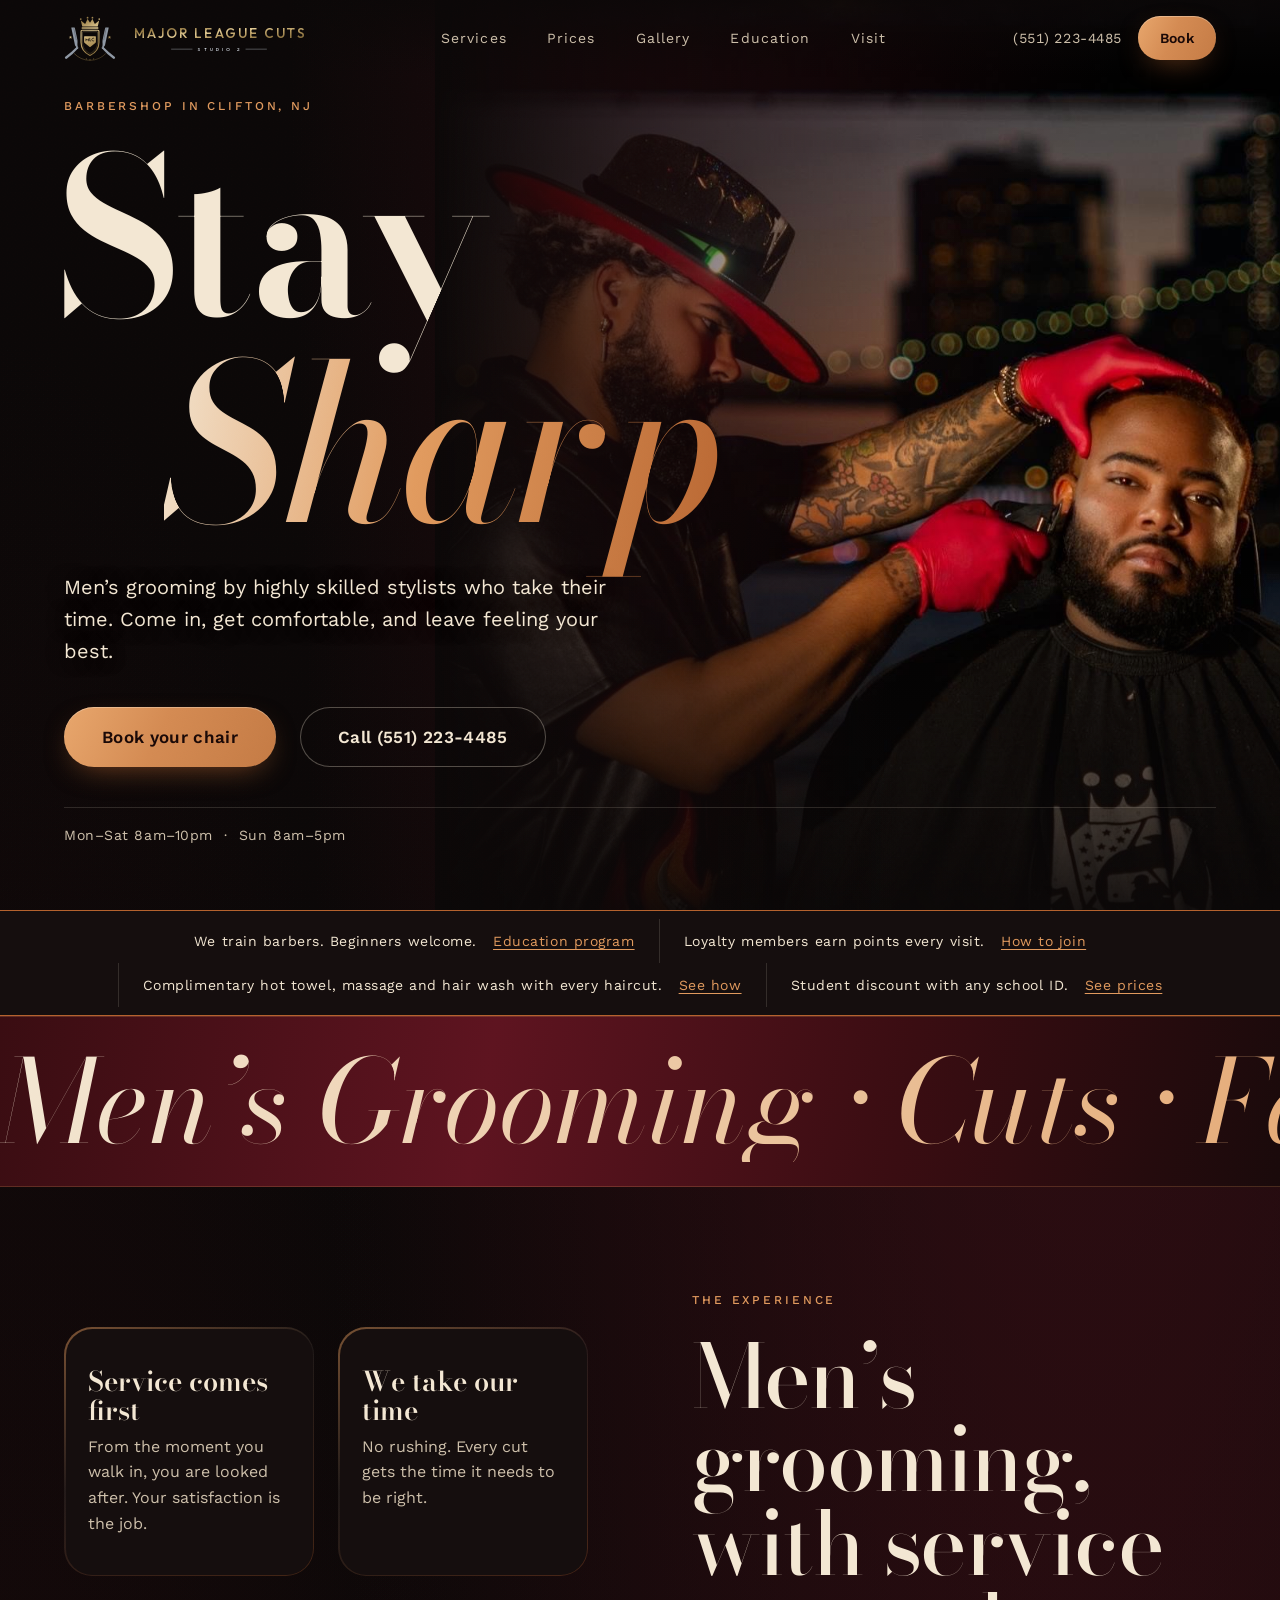
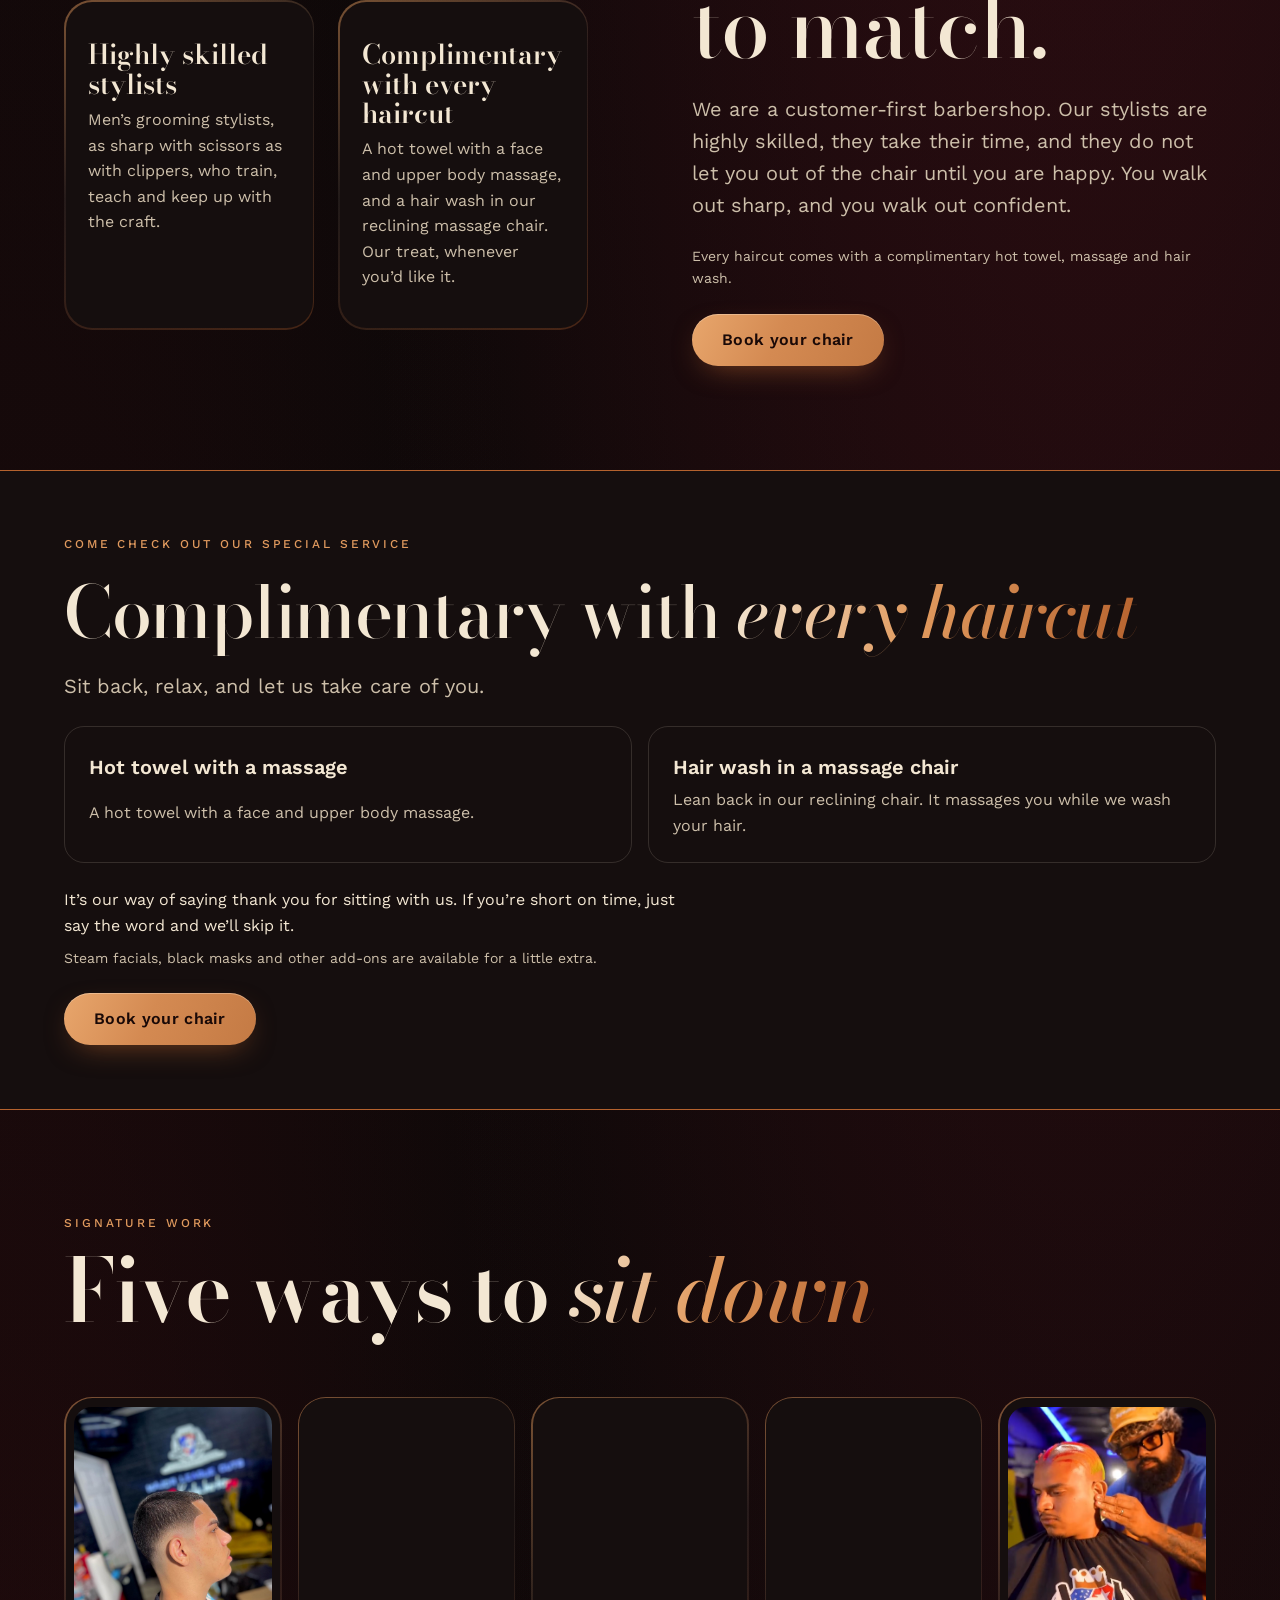
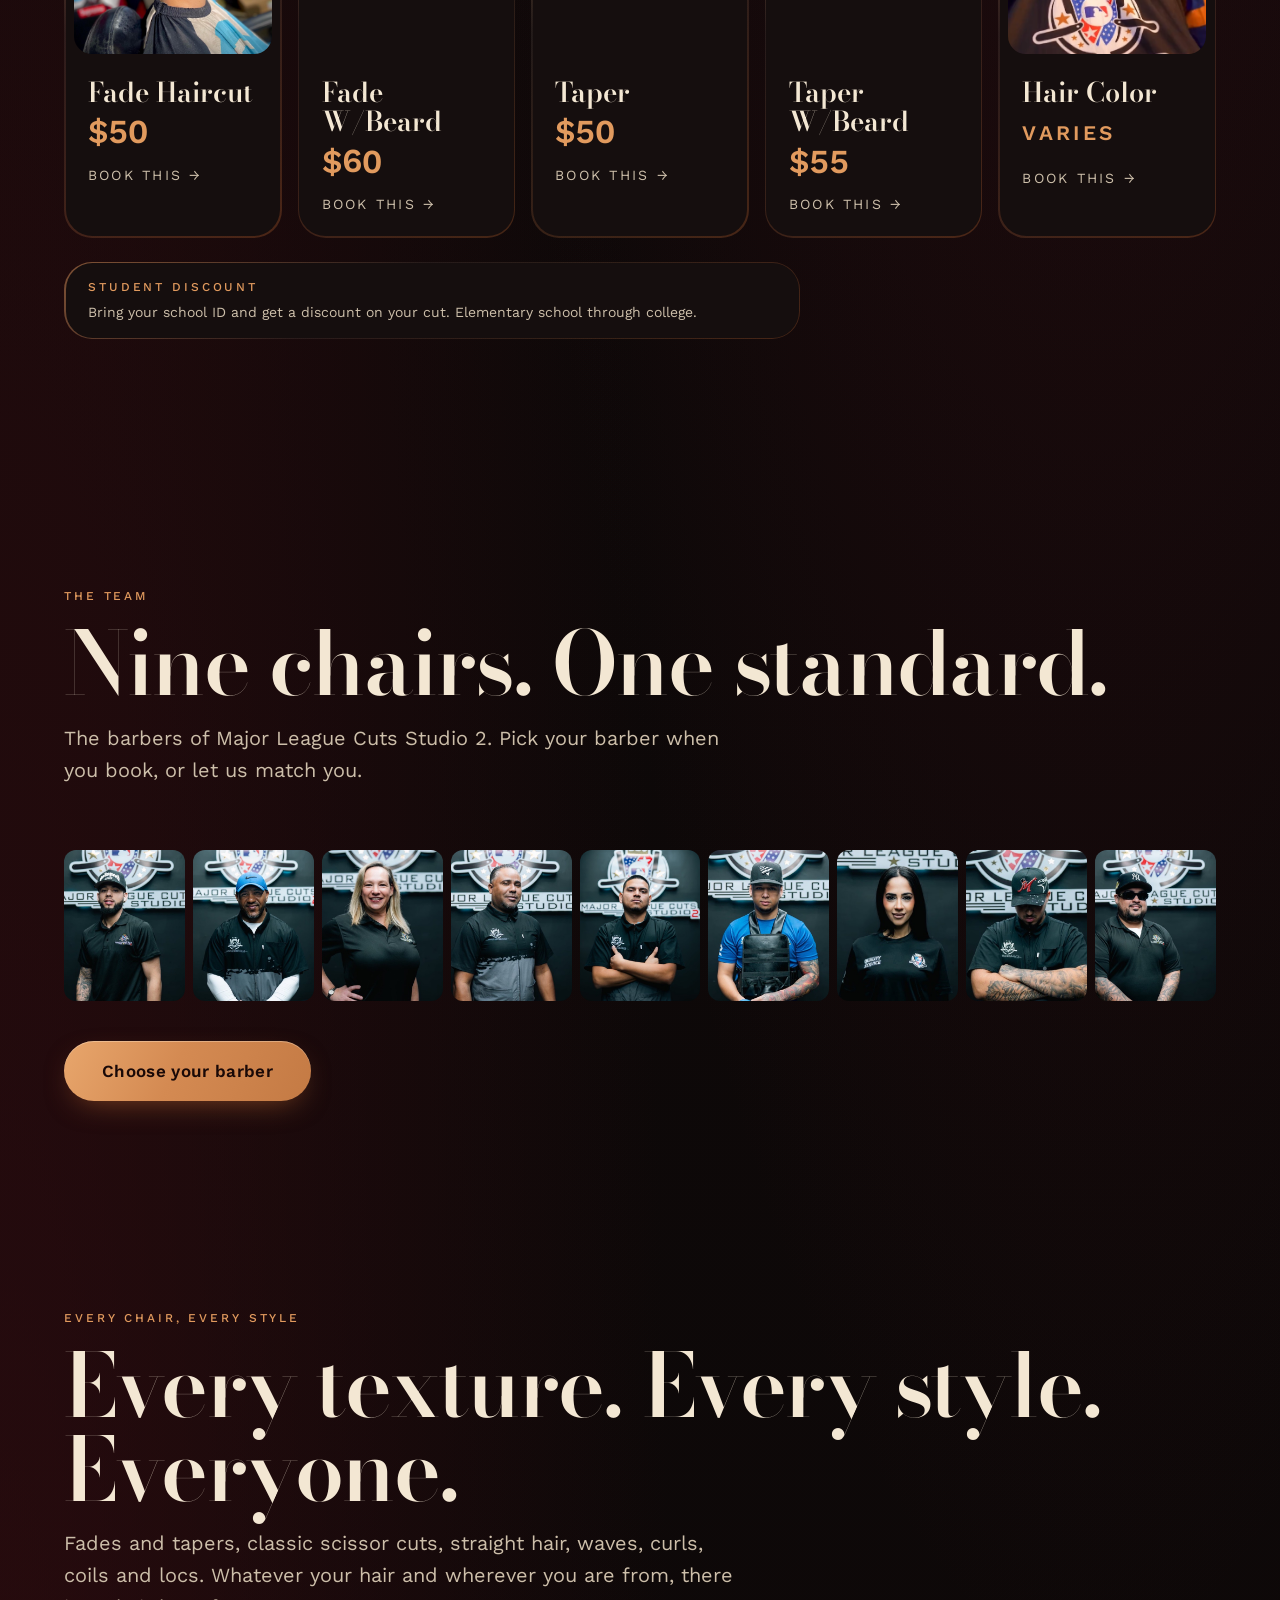
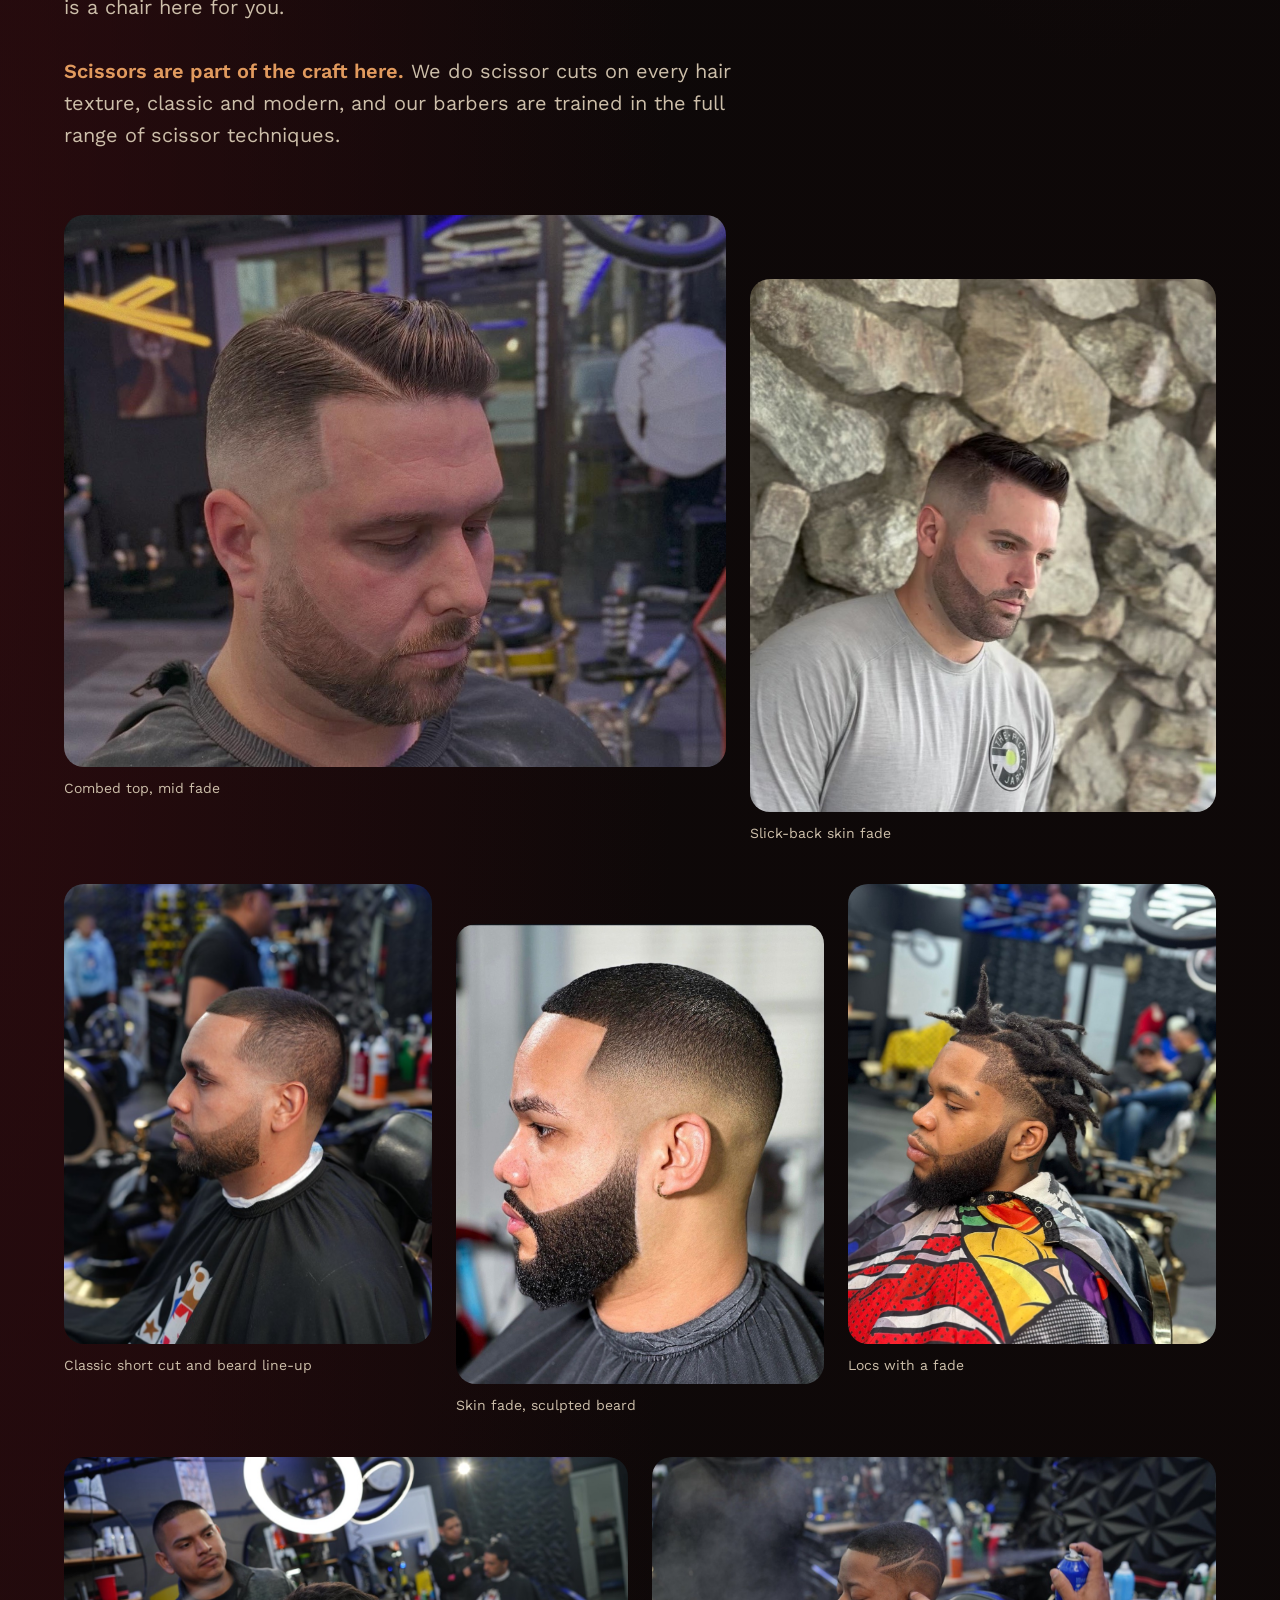
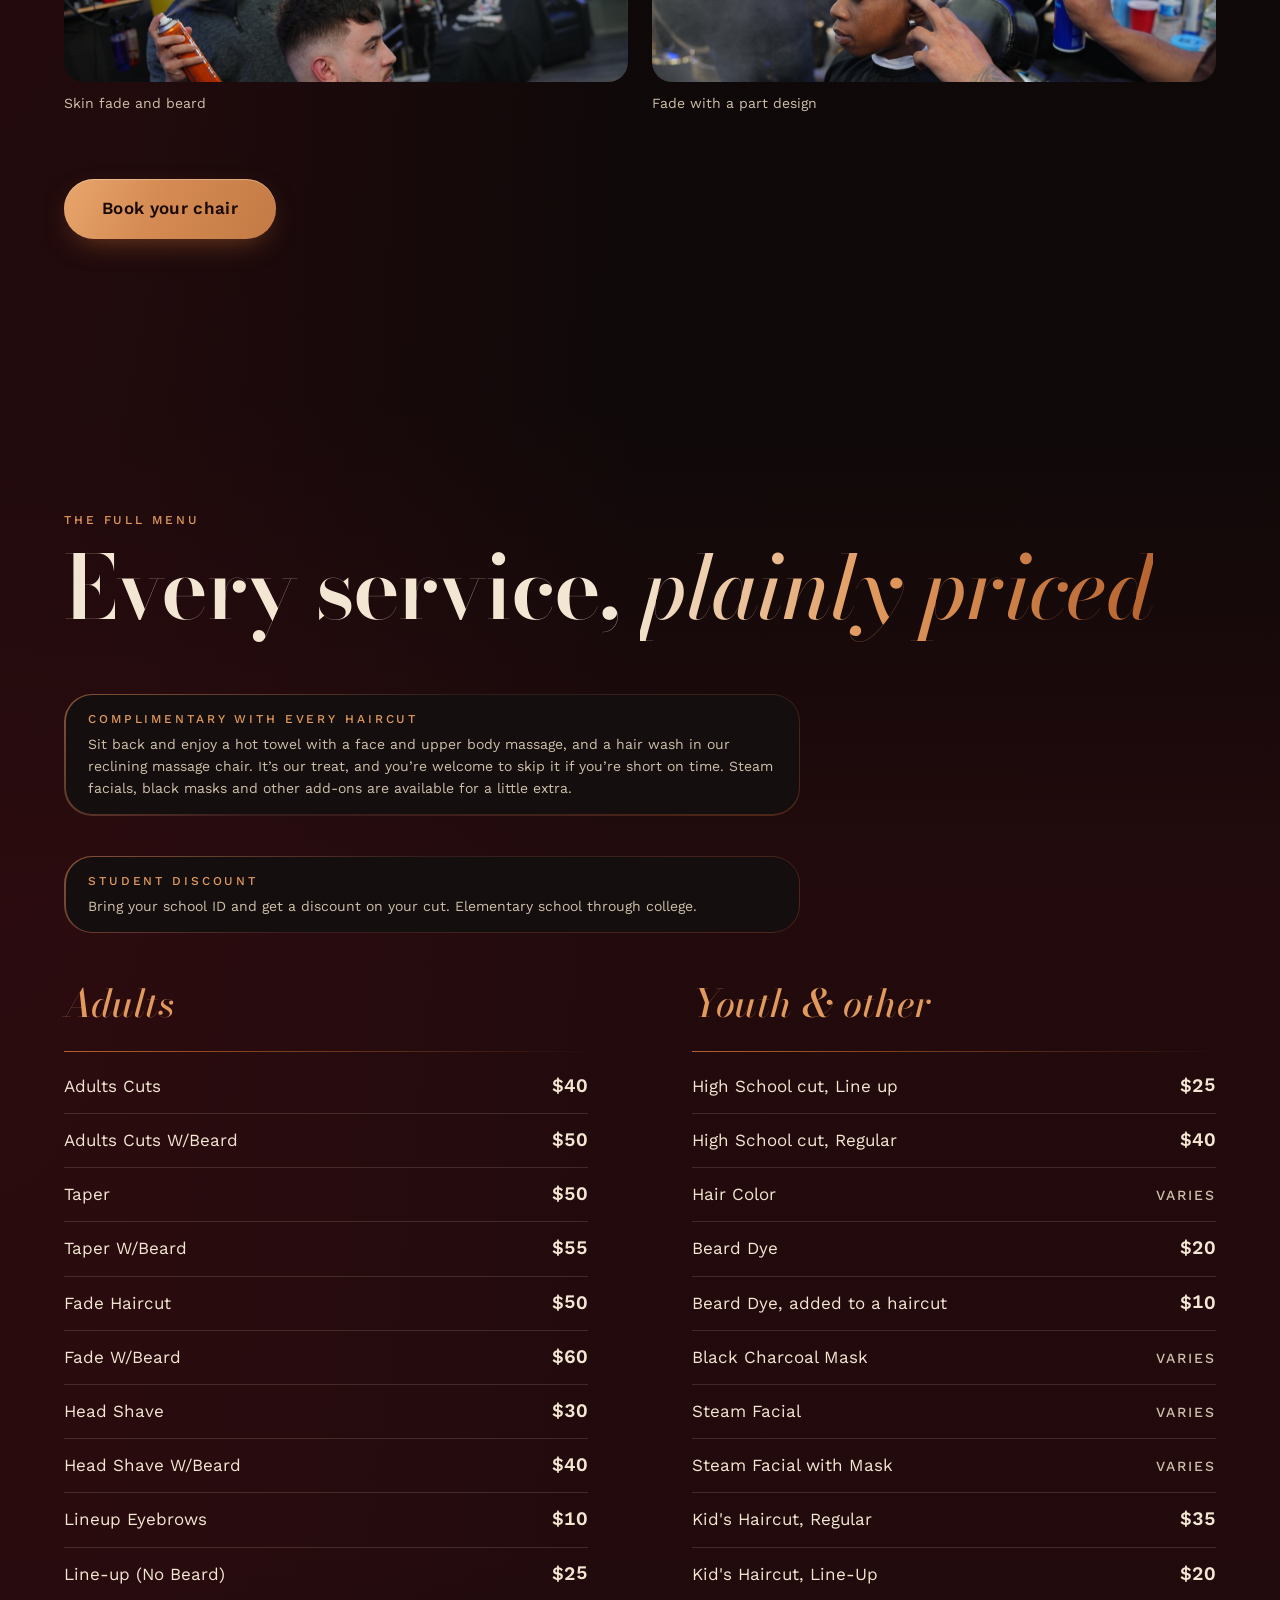
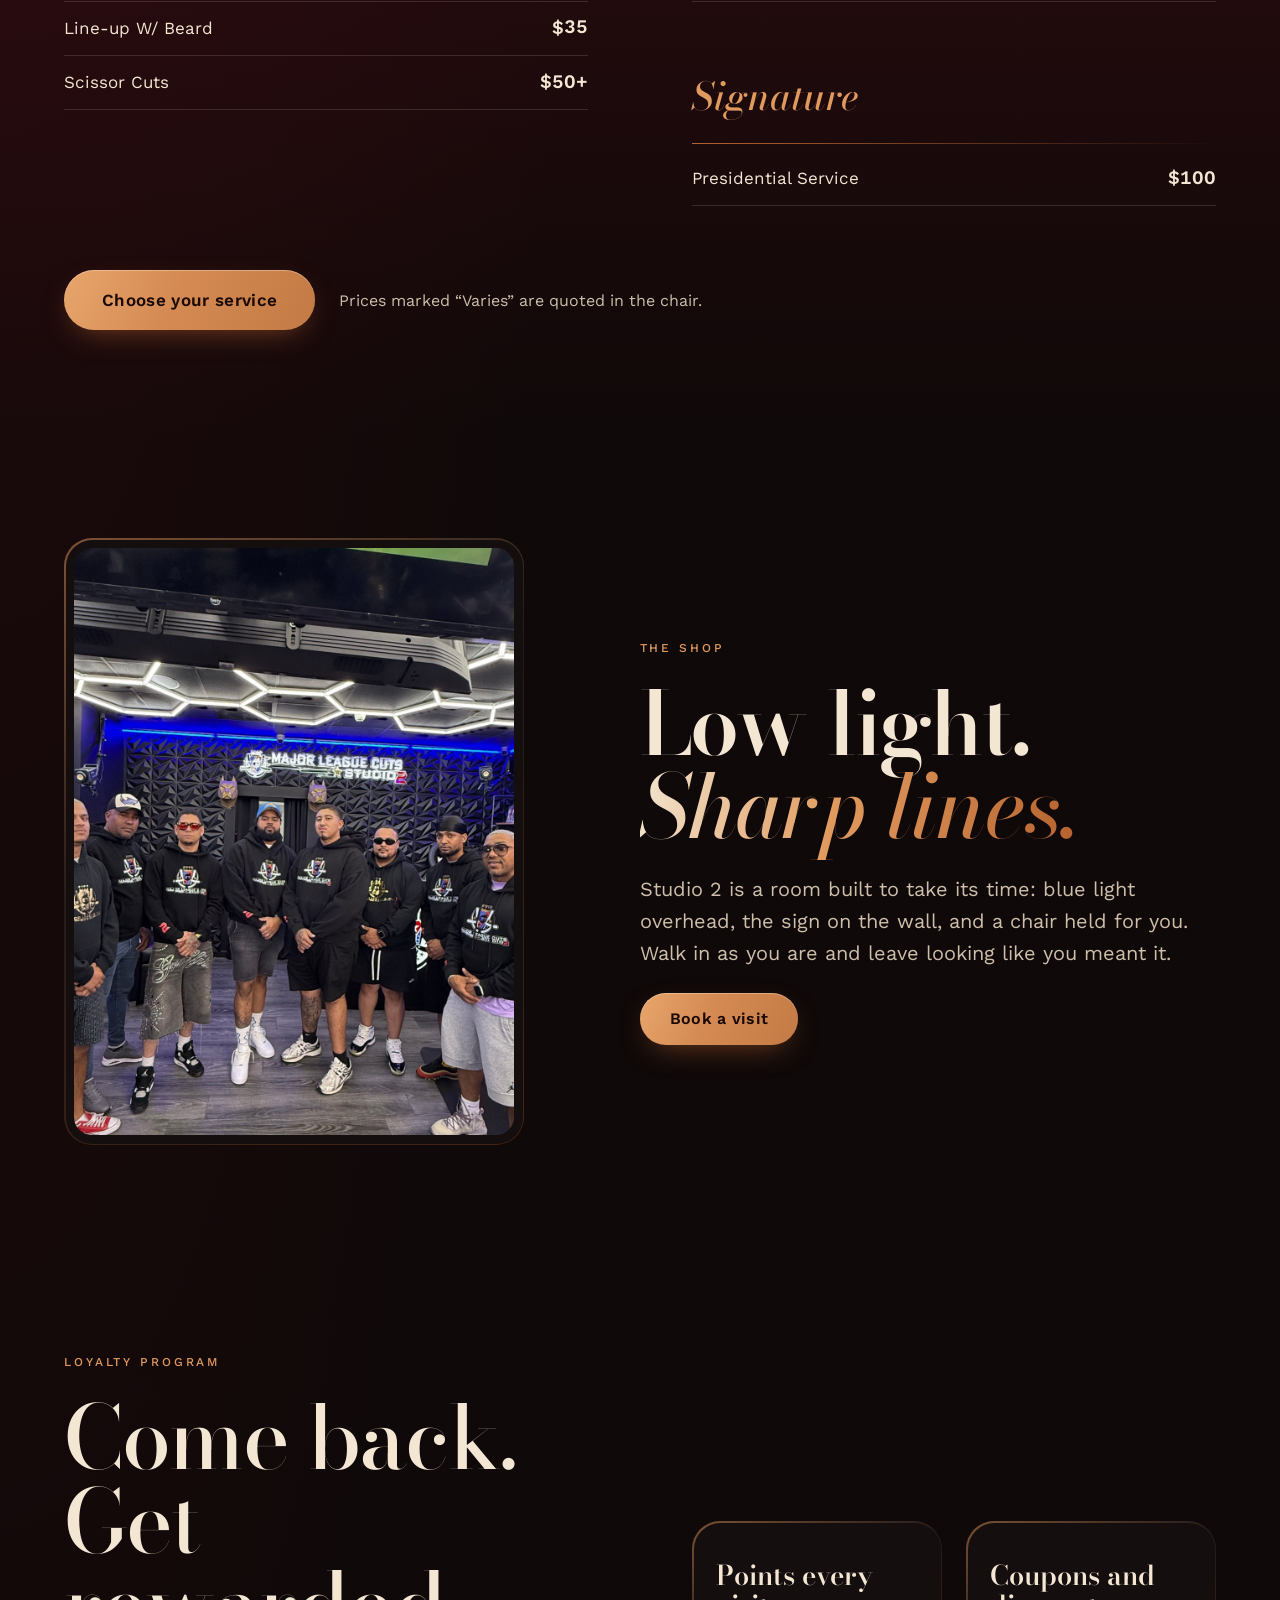
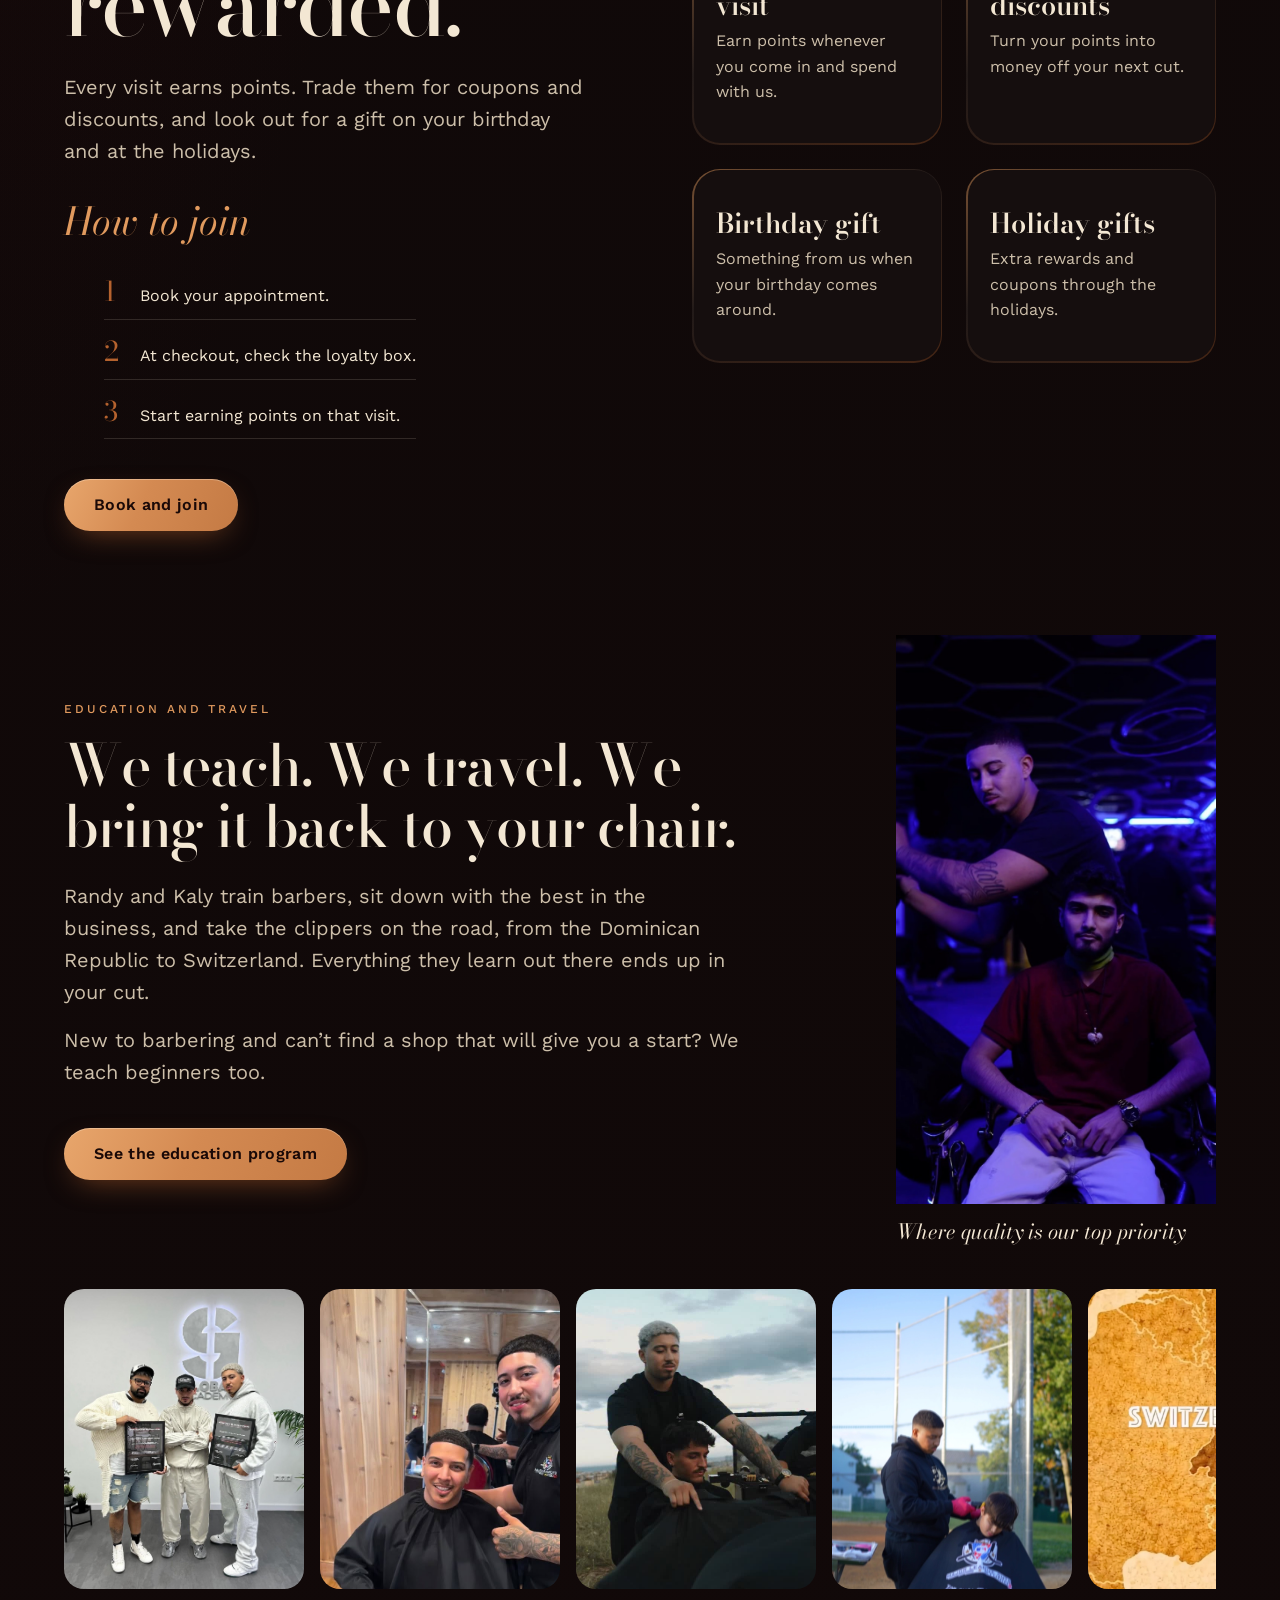
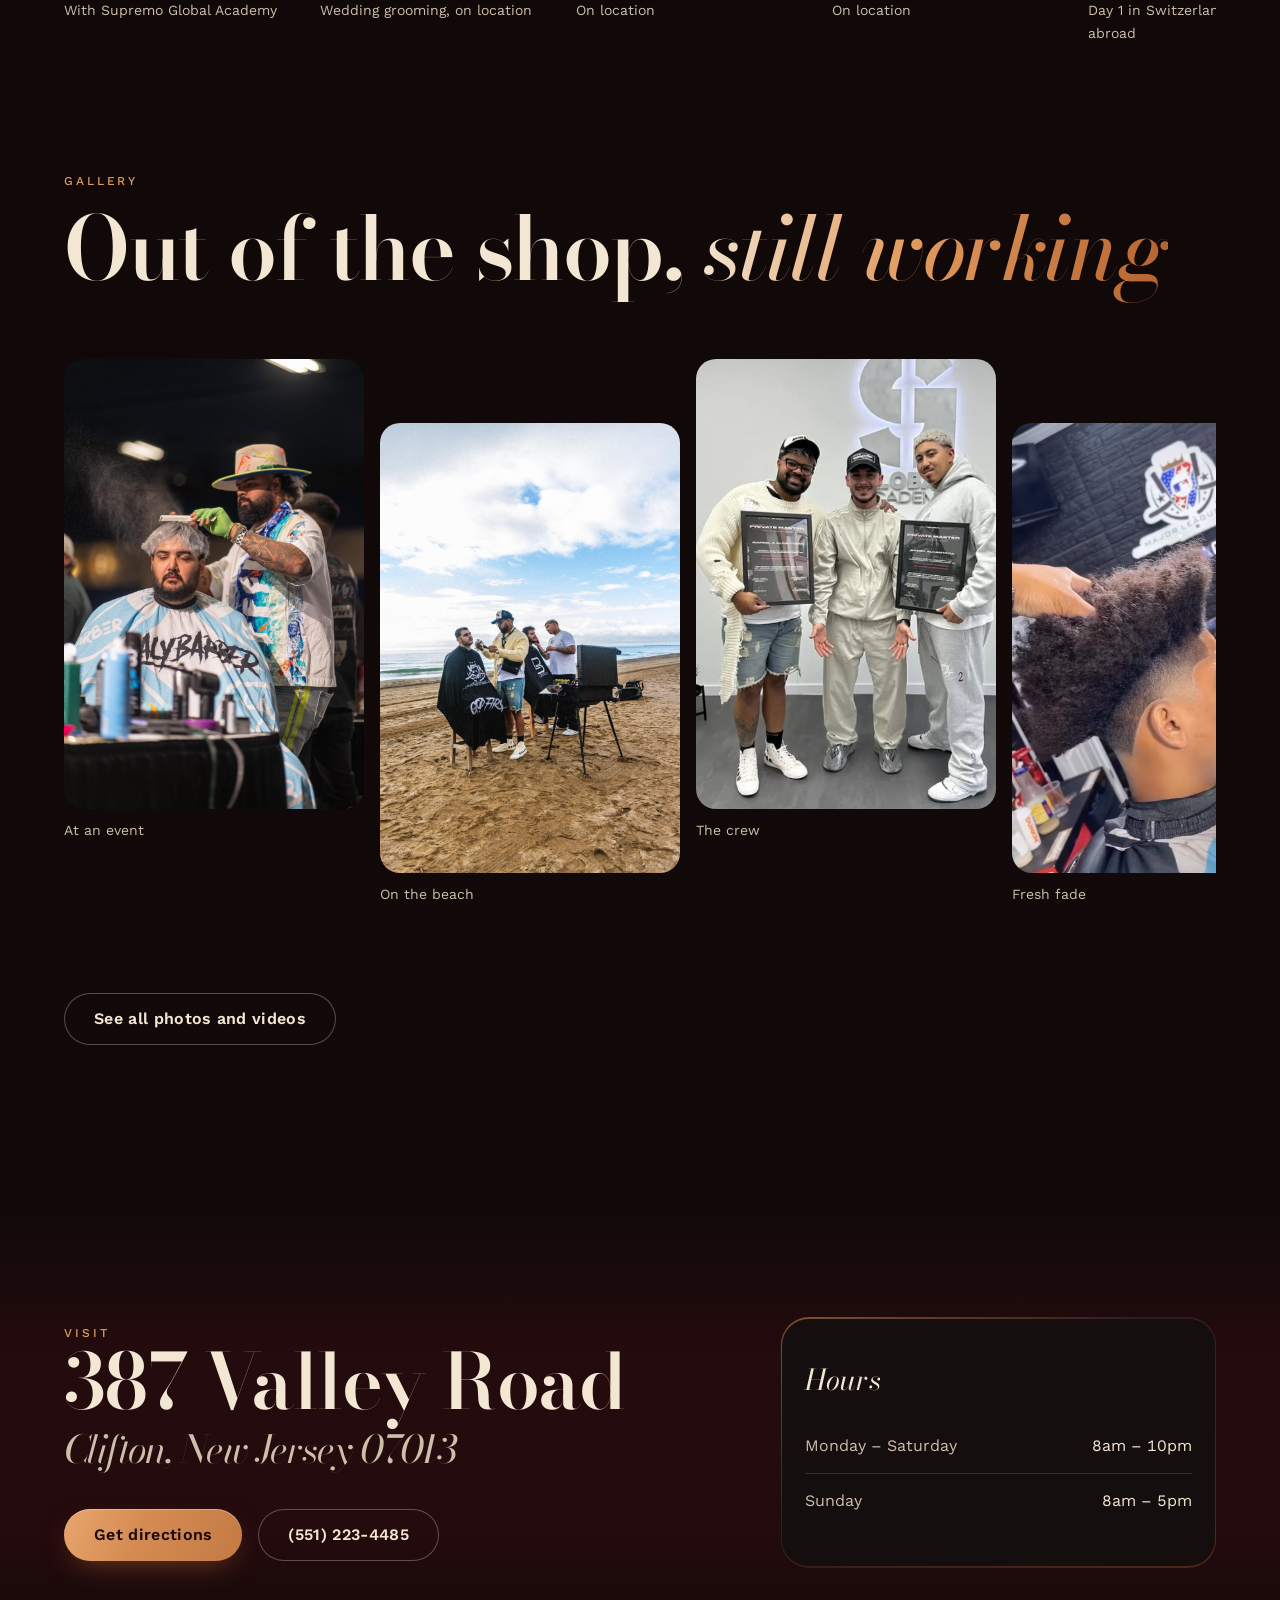
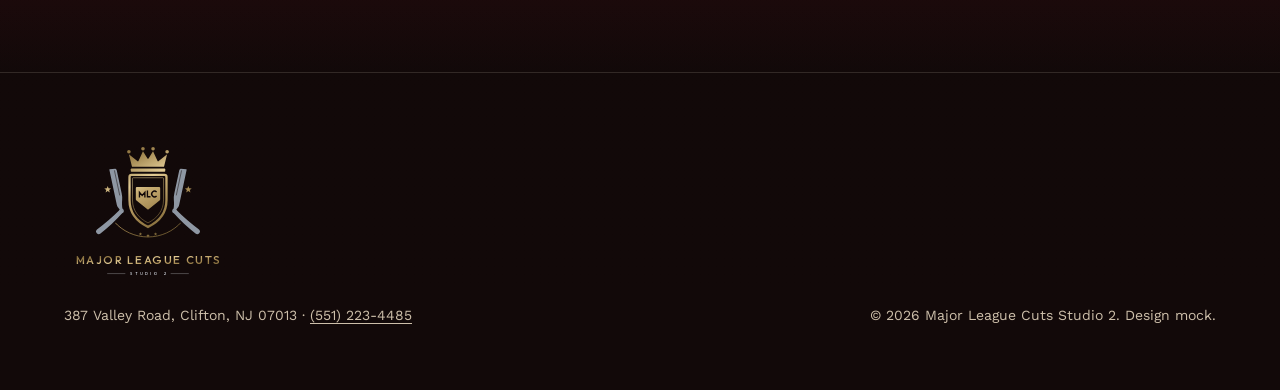
==== commit 7237ddd9: "Set the site's home address to www.mlcs2.com Co-Authored-By: Claude Fable 5.2 <noreply@anthropic.com" ====
--- a/index.html
+++ b/index.html
@@ -9,18 +9,18 @@
 <link rel="preconnect" href="https://fonts.googleapis.com">
 <link rel="preconnect" href="https://fonts.gstatic.com" crossorigin>
 <link rel="stylesheet" href="https://fonts.googleapis.com/css2?family=Bodoni+Moda:ital,opsz,wght@0,6..96,400..700;1,6..96,400..700&amp;family=Work+Sans:wght@400;500;600&amp;display=swap">
-<link rel="canonical" href="https://majorleaguecuts.studio/">
+<link rel="canonical" href="https://www.mlcs2.com/">
 <link rel="icon" href="favicon-32.png" sizes="32x32" type="image/png">
 <link rel="apple-touch-icon" href="apple-touch-icon.png">
 <meta property="og:type" content="website">
 <meta property="og:site_name" content="Major League Cuts Studio 2">
-<meta property="og:url" content="https://majorleaguecuts.studio/">
-<meta property="og:image" content="https://majorleaguecuts.studio/og-image.jpg">
+<meta property="og:url" content="https://www.mlcs2.com/">
+<meta property="og:image" content="https://www.mlcs2.com/og-image.jpg">
 <meta property="og:image:width" content="1200">
 <meta property="og:image:height" content="630">
 <meta name="twitter:card" content="summary_large_image">
 <meta name="robots" content="noindex">
-<script type="application/ld+json">{"@context":"https://schema.org","@type":"BarberShop","name":"Major League Cuts Studio 2","url":"https://majorleaguecuts.studio/","telephone":"(551) 223-4485","image":"https://majorleaguecuts.studio/og-image.jpg","address":{"@type":"PostalAddress","streetAddress":"387 Valley Road","addressLocality":"Clifton","addressRegion":"NJ","postalCode":"07013","addressCountry":"US"},"openingHoursSpecification":[{"@type":"OpeningHoursSpecification","dayOfWeek":["Monday","Tuesday","Wednesday","Thursday","Friday","Saturday"],"opens":"08:00","closes":"22:00"},{"@type":"OpeningHoursSpecification","dayOfWeek":"Sunday","opens":"08:00","closes":"17:00"}]}</script>
+<script type="application/ld+json">{"@context":"https://schema.org","@type":"BarberShop","name":"Major League Cuts Studio 2","url":"https://www.mlcs2.com/","telephone":"(551) 223-4485","image":"https://www.mlcs2.com/og-image.jpg","address":{"@type":"PostalAddress","streetAddress":"387 Valley Road","addressLocality":"Clifton","addressRegion":"NJ","postalCode":"07013","addressCountry":"US"},"openingHoursSpecification":[{"@type":"OpeningHoursSpecification","dayOfWeek":["Monday","Tuesday","Wednesday","Thursday","Friday","Saturday"],"opens":"08:00","closes":"22:00"},{"@type":"OpeningHoursSpecification","dayOfWeek":"Sunday","opens":"08:00","closes":"17:00"}]}</script>
 <meta property="og:title" content="Barbershop in Clifton, NJ | Major League Cuts Studio 2">
 <meta property="og:description" content="Major League Cuts Studio 2 is a men's grooming barbershop at 387 Valley Road, Clifton, NJ. Skilled stylists who take their time. A complimentary hot towel, massage and hair wash come with every haircut. Book online.">
 <link rel="stylesheet" href="css/style.css">
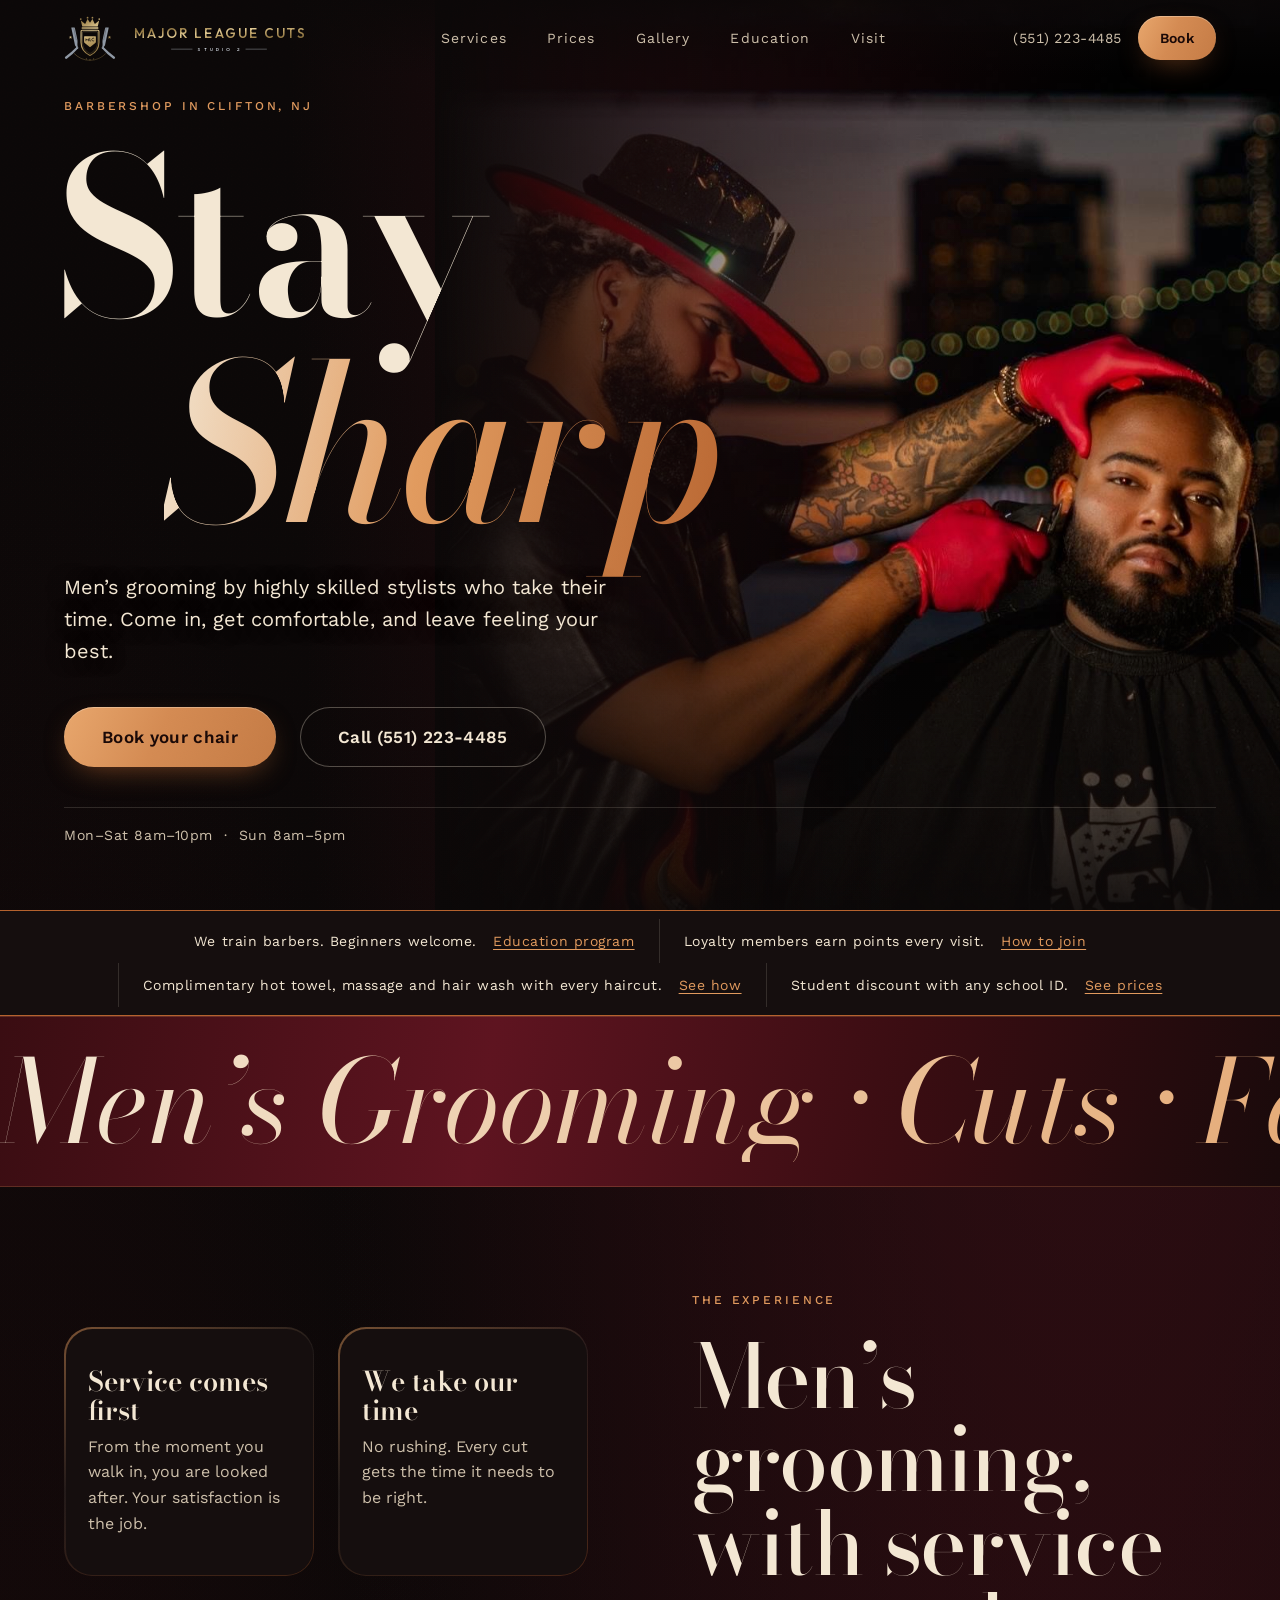
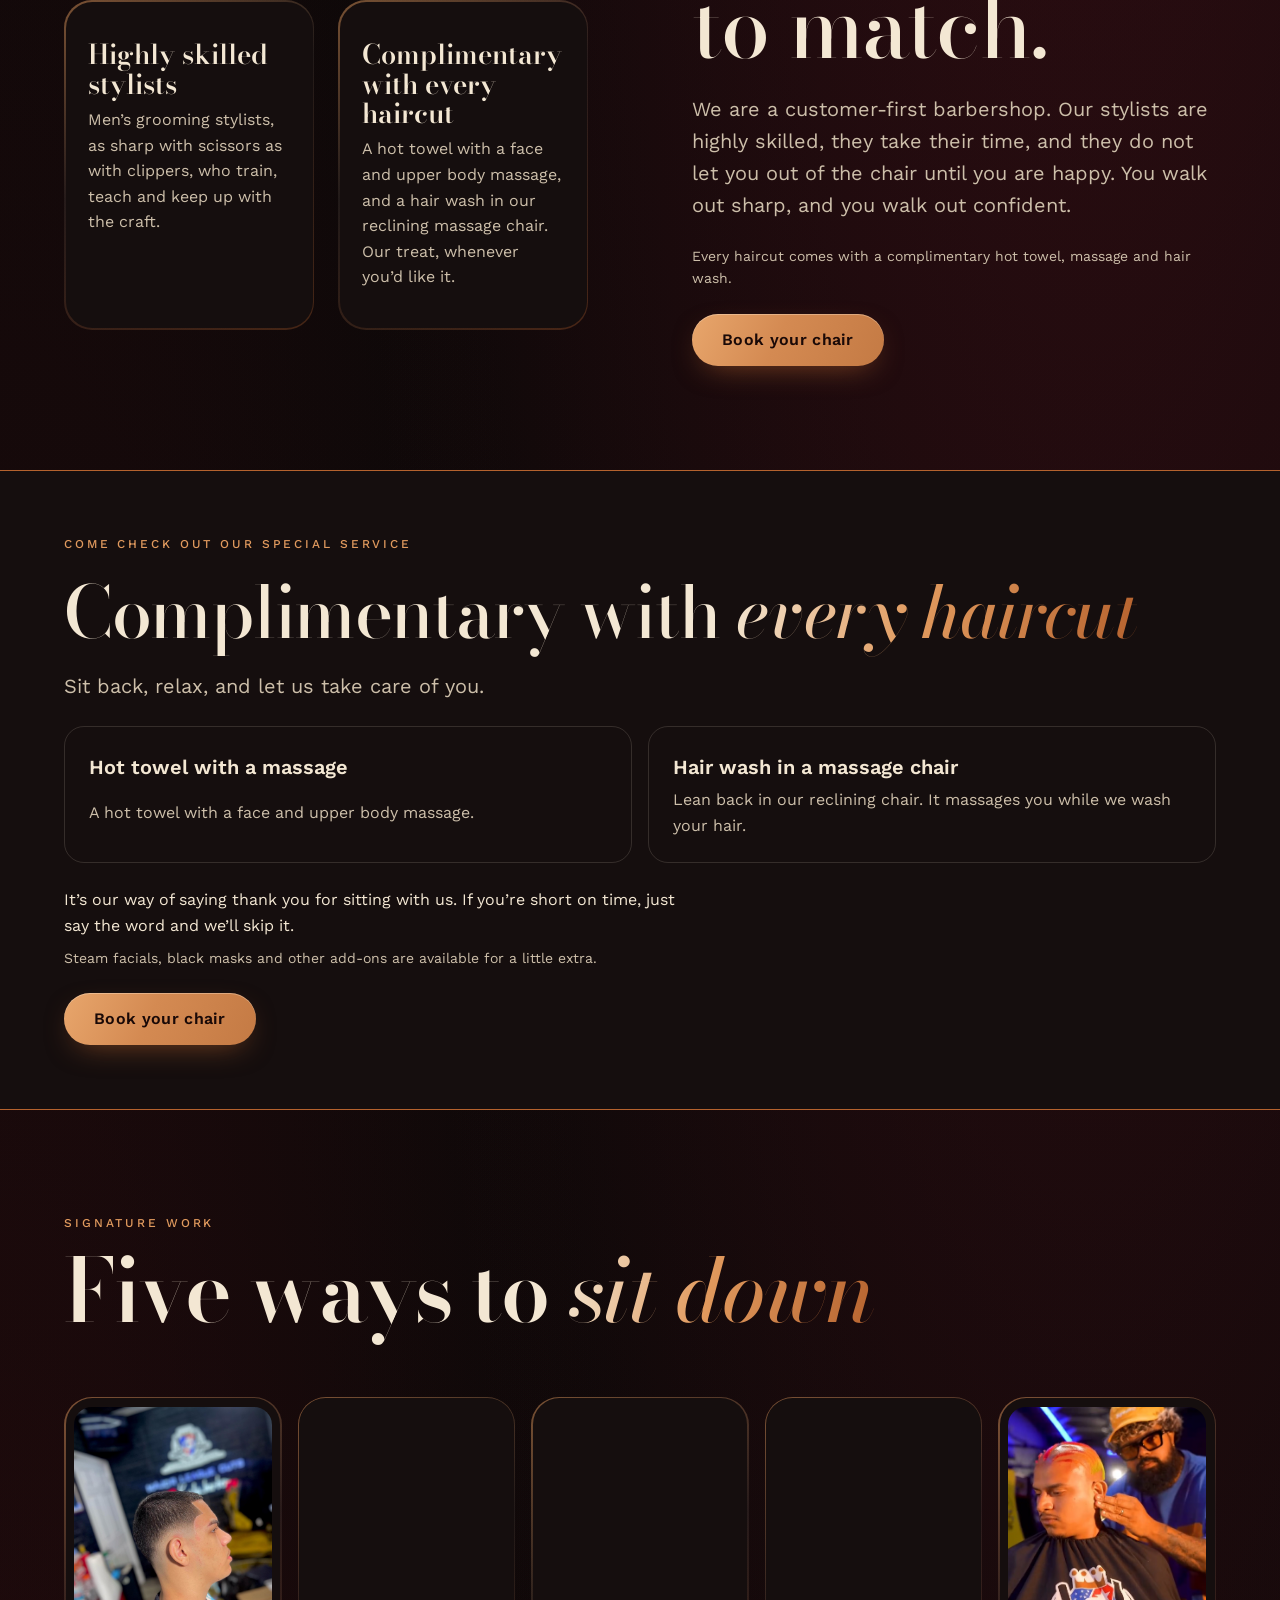
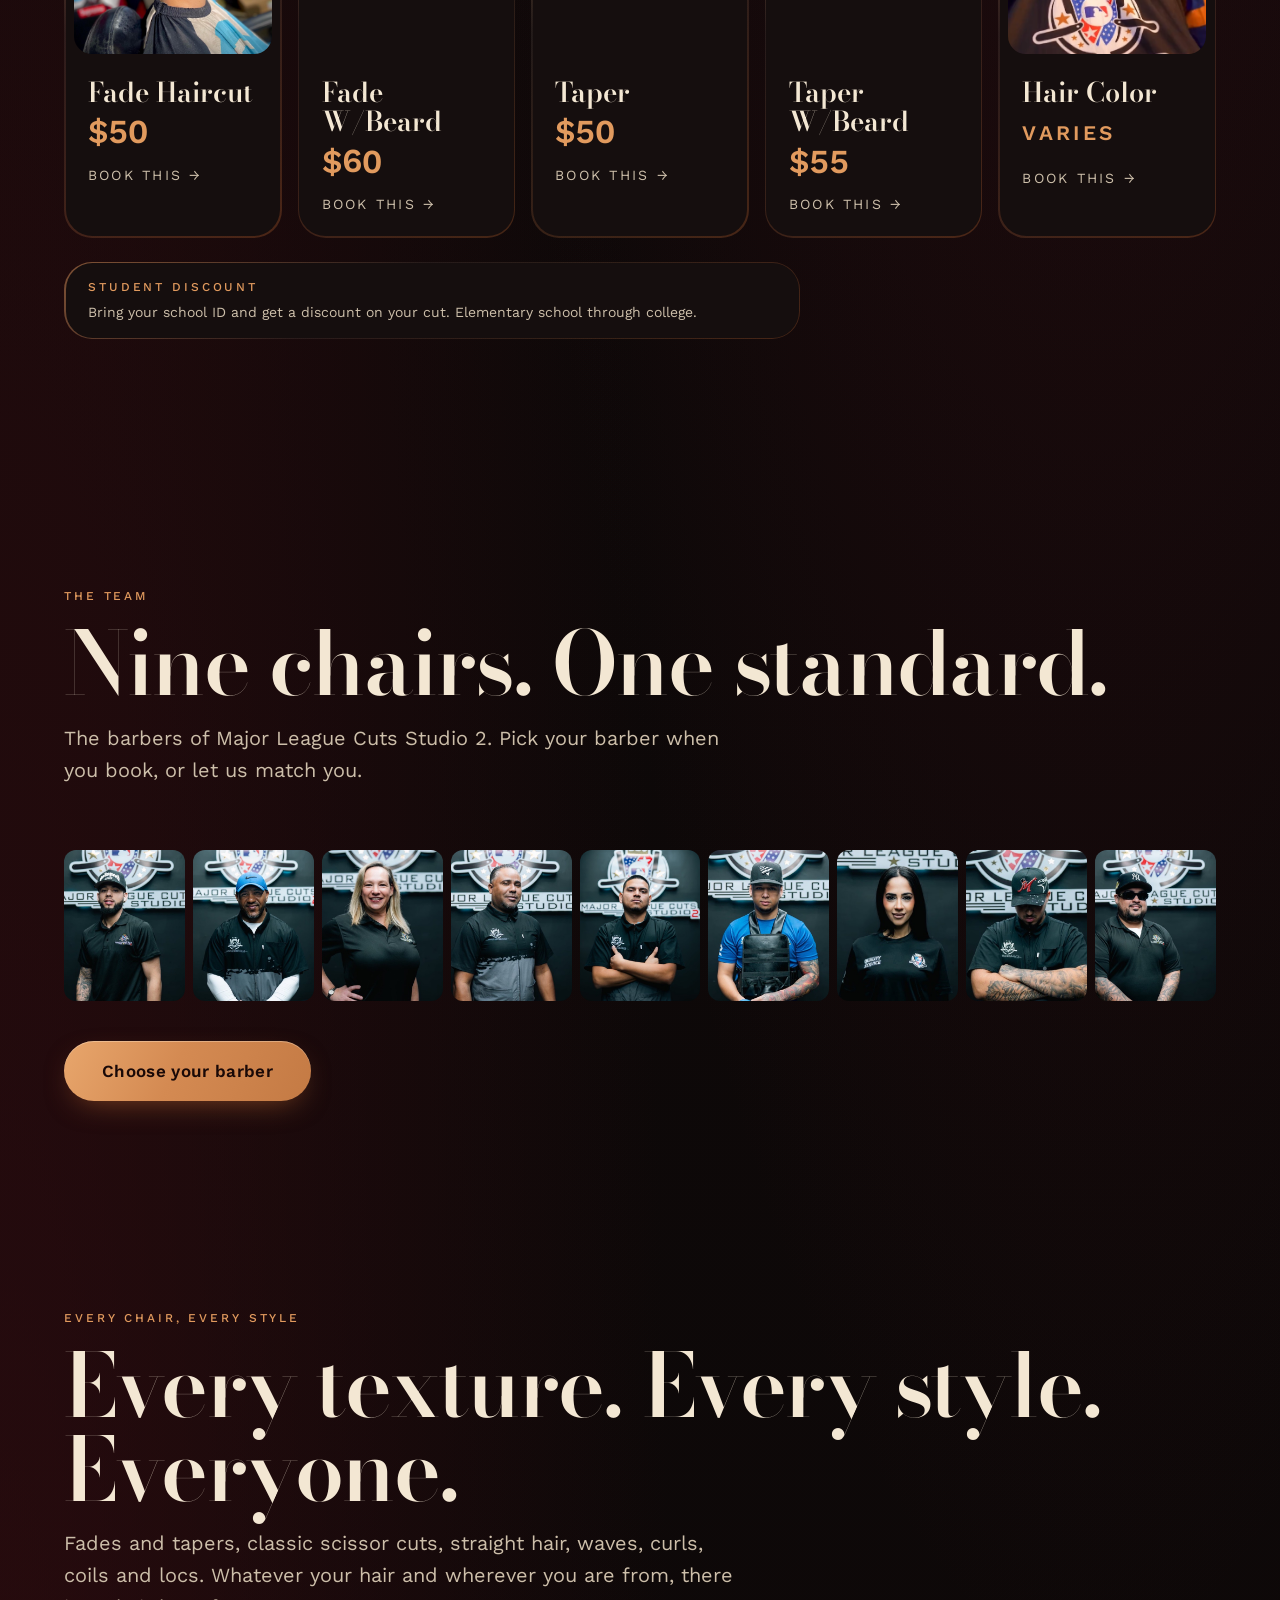
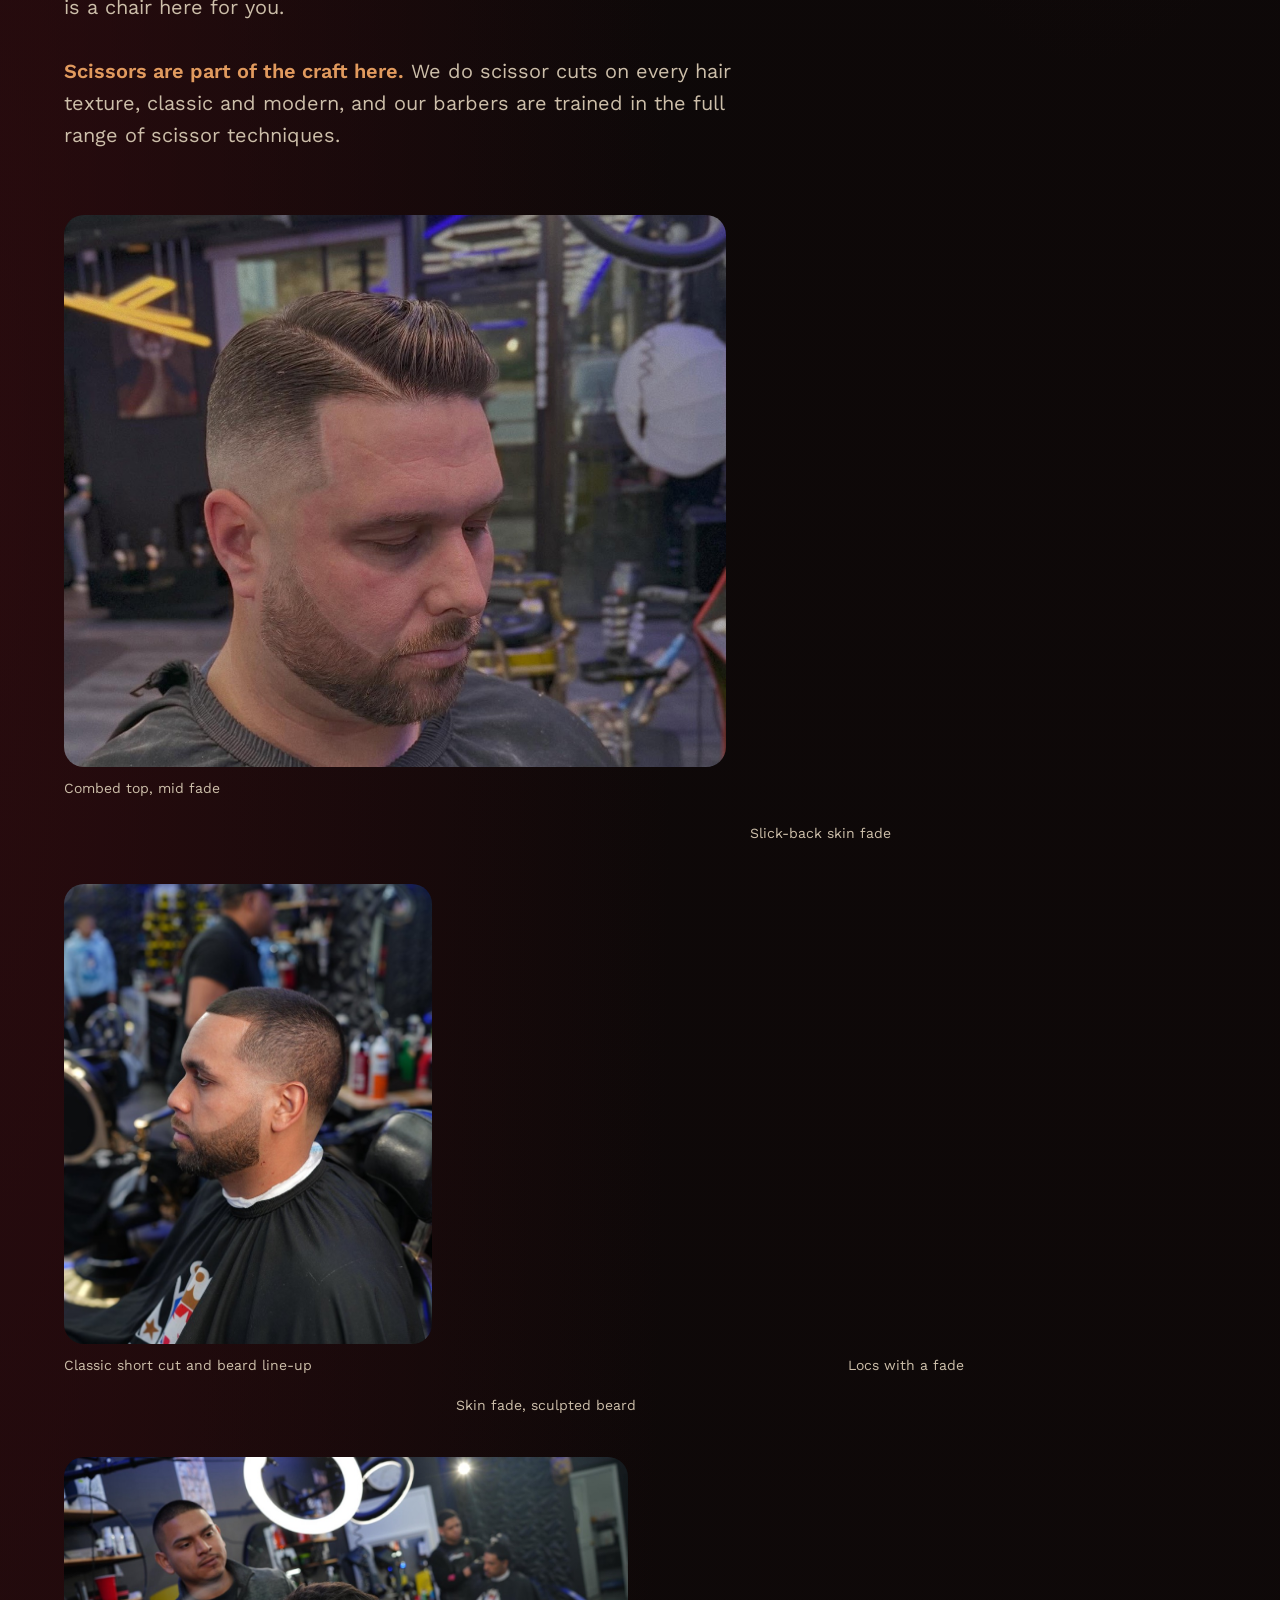
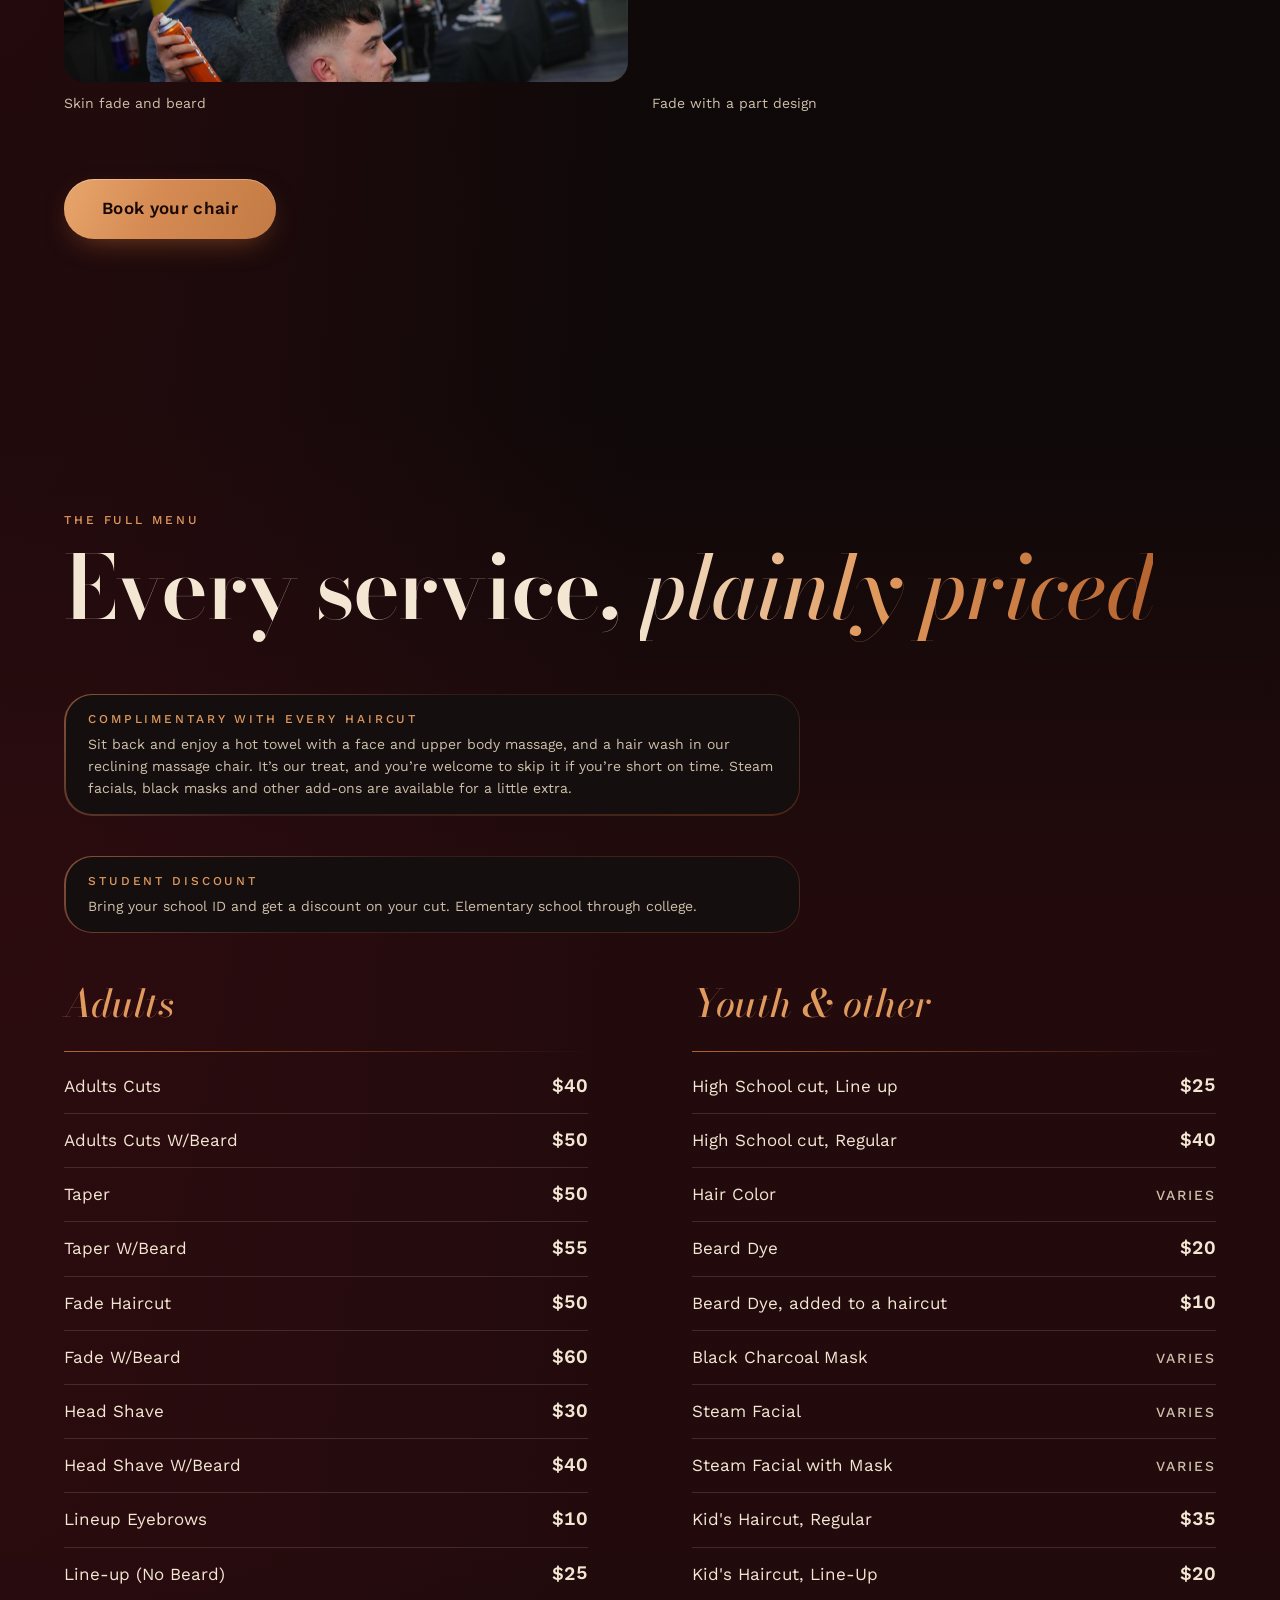
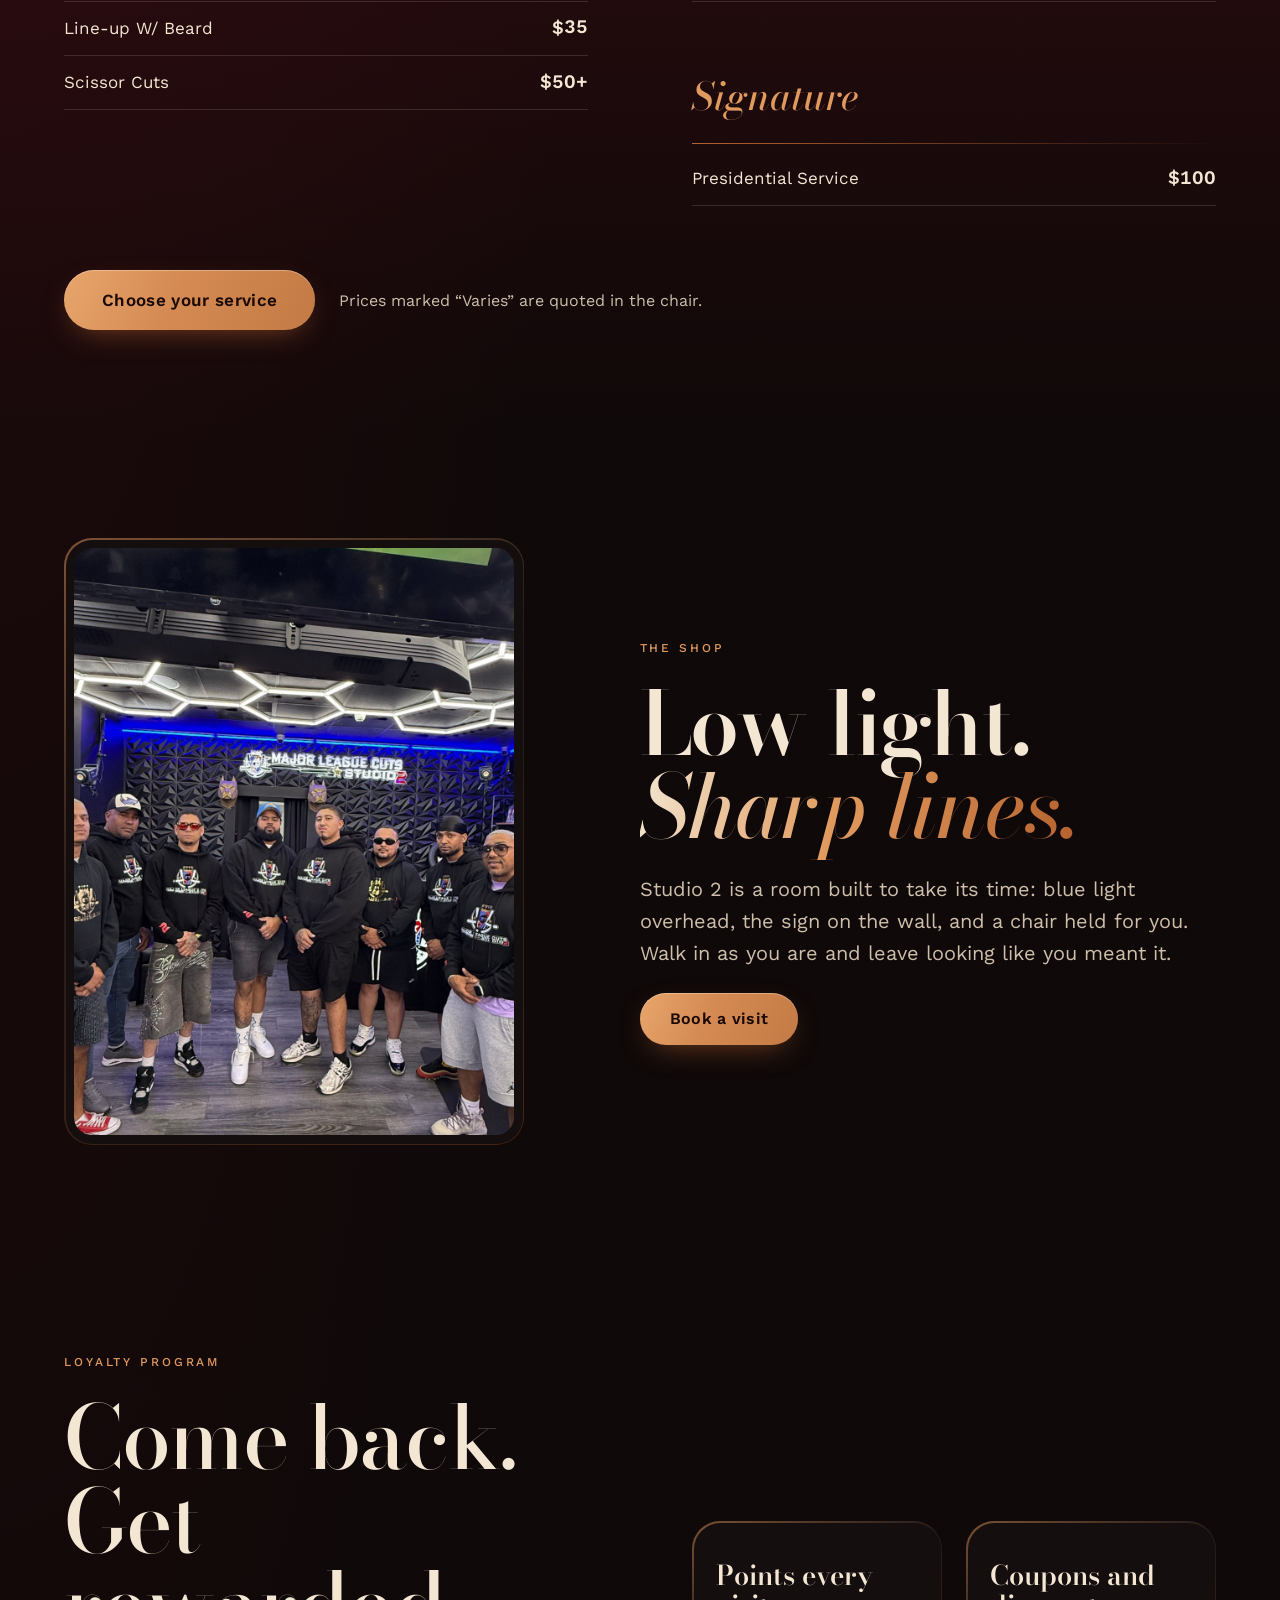
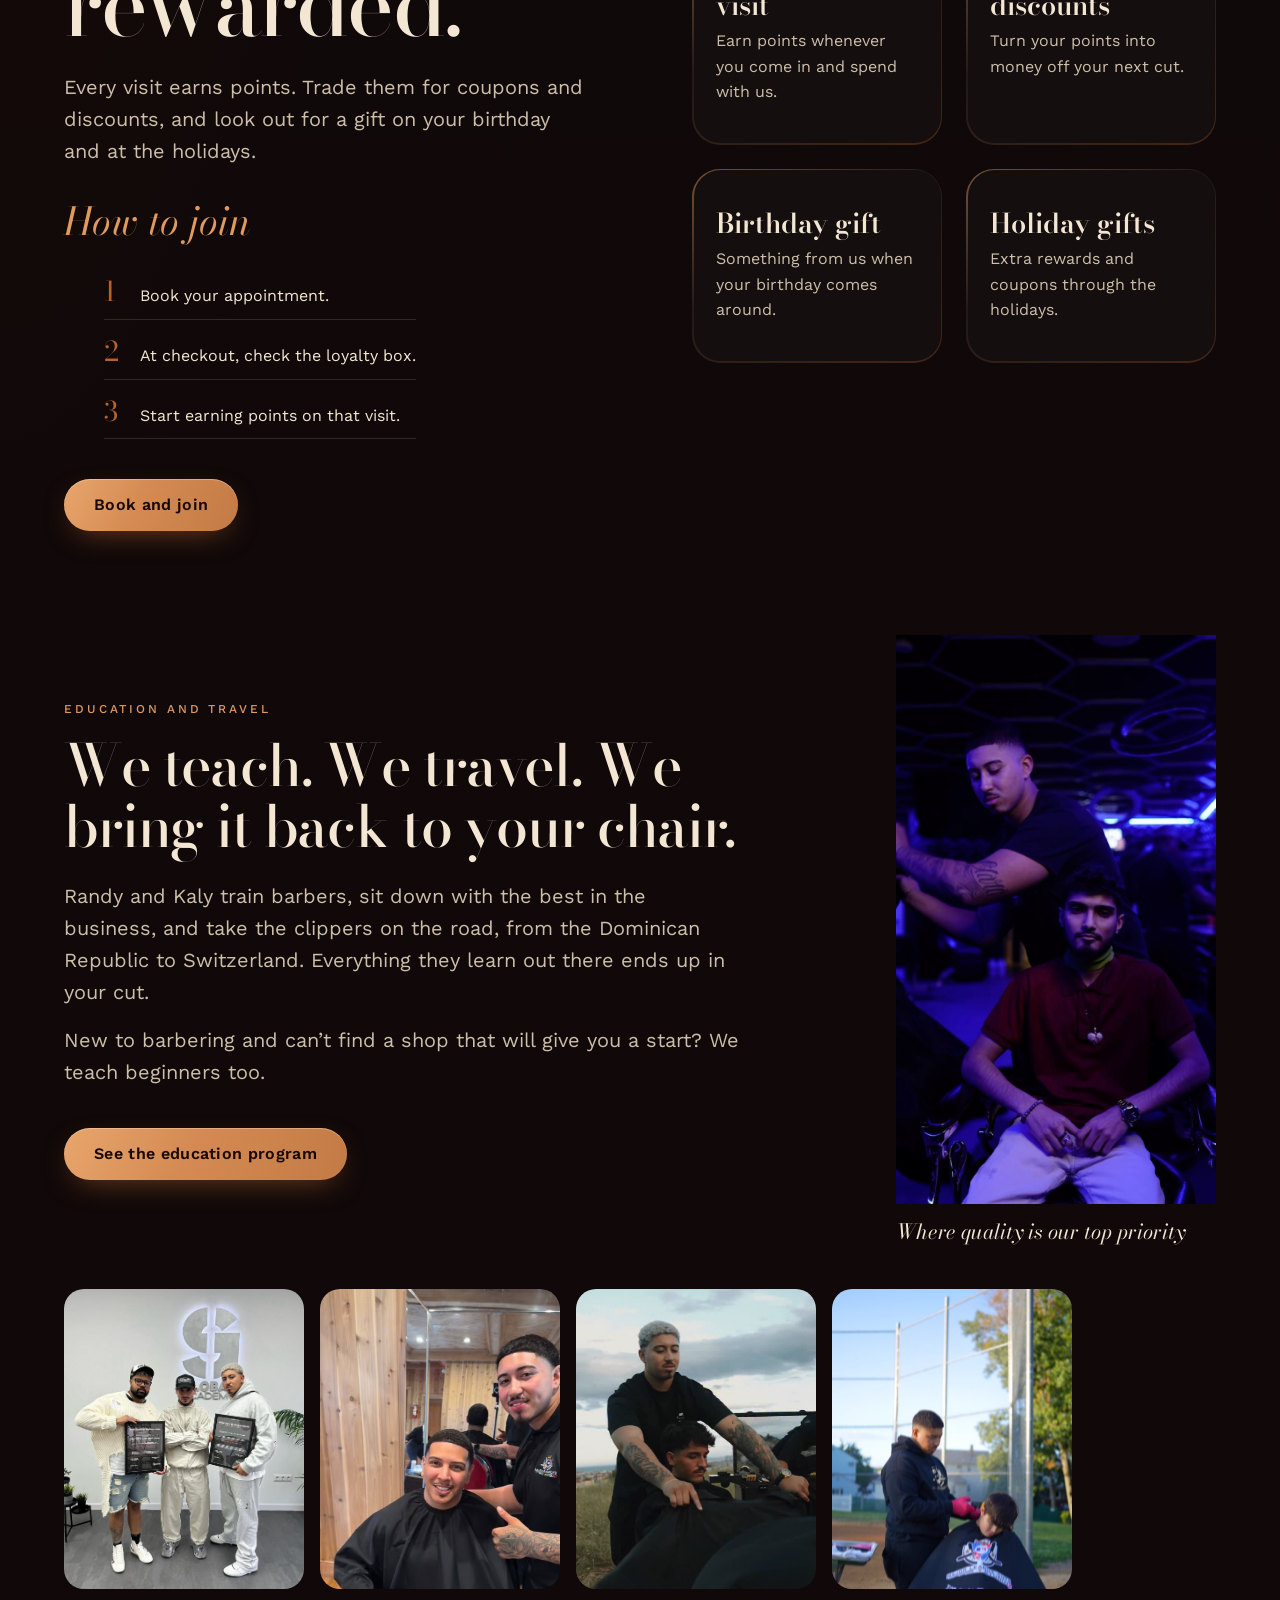
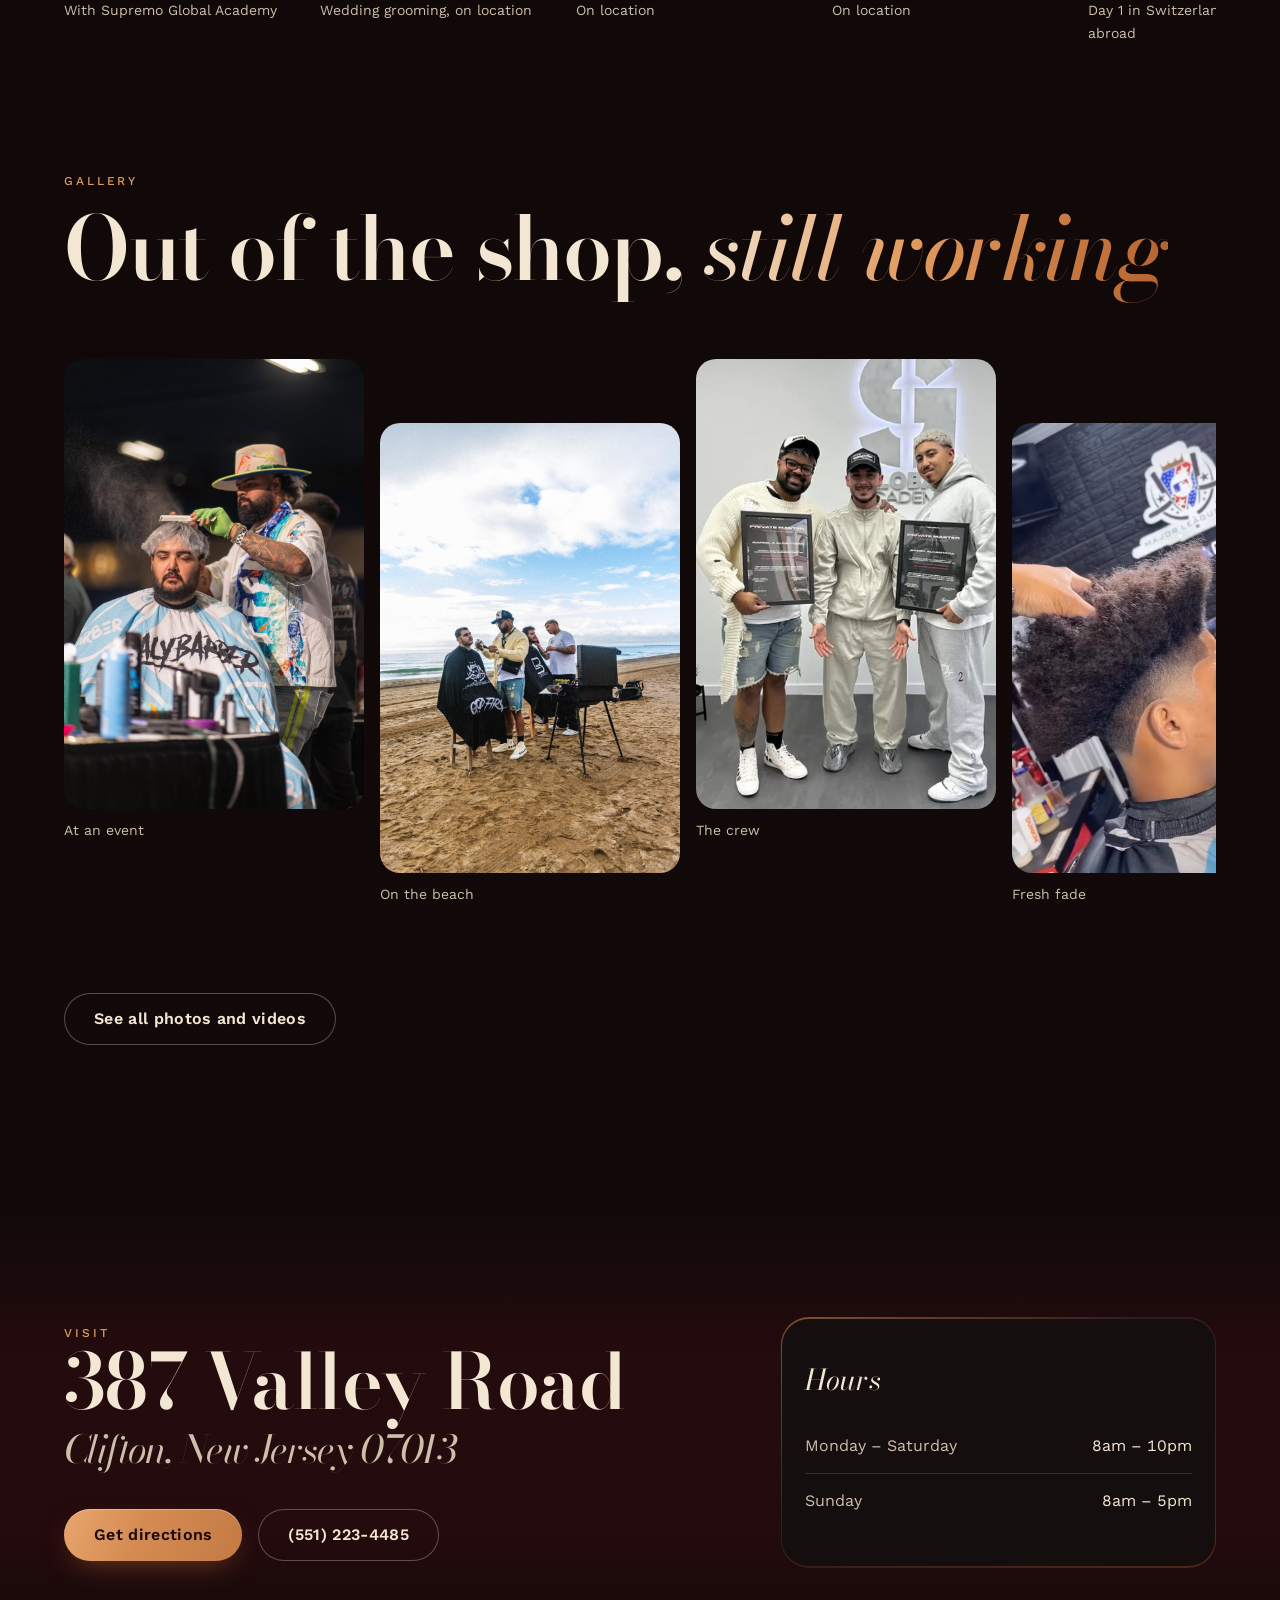
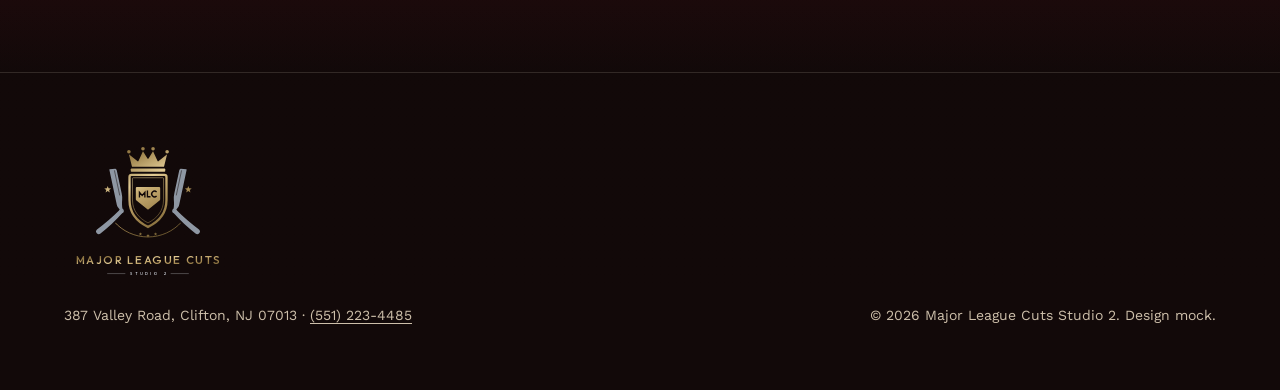
==== commit 92390afd: "Temporary address for link previews until mlcs2.com is switched Co-Authored-By: Claude Fable 5.2 <no" ====
--- a/index.html
+++ b/index.html
@@ -9,18 +9,18 @@
 <link rel="preconnect" href="https://fonts.googleapis.com">
 <link rel="preconnect" href="https://fonts.gstatic.com" crossorigin>
 <link rel="stylesheet" href="https://fonts.googleapis.com/css2?family=Bodoni+Moda:ital,opsz,wght@0,6..96,400..700;1,6..96,400..700&amp;family=Work+Sans:wght@400;500;600&amp;display=swap">
-<link rel="canonical" href="https://www.mlcs2.com/">
+<link rel="canonical" href="https://majorleaguecuts.replit.app/">
 <link rel="icon" href="favicon-32.png" sizes="32x32" type="image/png">
 <link rel="apple-touch-icon" href="apple-touch-icon.png">
 <meta property="og:type" content="website">
 <meta property="og:site_name" content="Major League Cuts Studio 2">
-<meta property="og:url" content="https://www.mlcs2.com/">
-<meta property="og:image" content="https://www.mlcs2.com/og-image.jpg">
+<meta property="og:url" content="https://majorleaguecuts.replit.app/">
+<meta property="og:image" content="https://majorleaguecuts.replit.app/og-image.jpg">
 <meta property="og:image:width" content="1200">
 <meta property="og:image:height" content="630">
 <meta name="twitter:card" content="summary_large_image">
 <meta name="robots" content="noindex">
-<script type="application/ld+json">{"@context":"https://schema.org","@type":"BarberShop","name":"Major League Cuts Studio 2","url":"https://www.mlcs2.com/","telephone":"(551) 223-4485","image":"https://www.mlcs2.com/og-image.jpg","address":{"@type":"PostalAddress","streetAddress":"387 Valley Road","addressLocality":"Clifton","addressRegion":"NJ","postalCode":"07013","addressCountry":"US"},"openingHoursSpecification":[{"@type":"OpeningHoursSpecification","dayOfWeek":["Monday","Tuesday","Wednesday","Thursday","Friday","Saturday"],"opens":"08:00","closes":"22:00"},{"@type":"OpeningHoursSpecification","dayOfWeek":"Sunday","opens":"08:00","closes":"17:00"}]}</script>
+<script type="application/ld+json">{"@context":"https://schema.org","@type":"BarberShop","name":"Major League Cuts Studio 2","url":"https://majorleaguecuts.replit.app/","telephone":"(551) 223-4485","image":"https://majorleaguecuts.replit.app/og-image.jpg","address":{"@type":"PostalAddress","streetAddress":"387 Valley Road","addressLocality":"Clifton","addressRegion":"NJ","postalCode":"07013","addressCountry":"US"},"openingHoursSpecification":[{"@type":"OpeningHoursSpecification","dayOfWeek":["Monday","Tuesday","Wednesday","Thursday","Friday","Saturday"],"opens":"08:00","closes":"22:00"},{"@type":"OpeningHoursSpecification","dayOfWeek":"Sunday","opens":"08:00","closes":"17:00"}]}</script>
 <meta property="og:title" content="Barbershop in Clifton, NJ | Major League Cuts Studio 2">
 <meta property="og:description" content="Major League Cuts Studio 2 is a men's grooming barbershop at 387 Valley Road, Clifton, NJ. Skilled stylists who take their time. A complimentary hot towel, massage and hair wash come with every haircut. Book online.">
 <link rel="stylesheet" href="css/style.css">
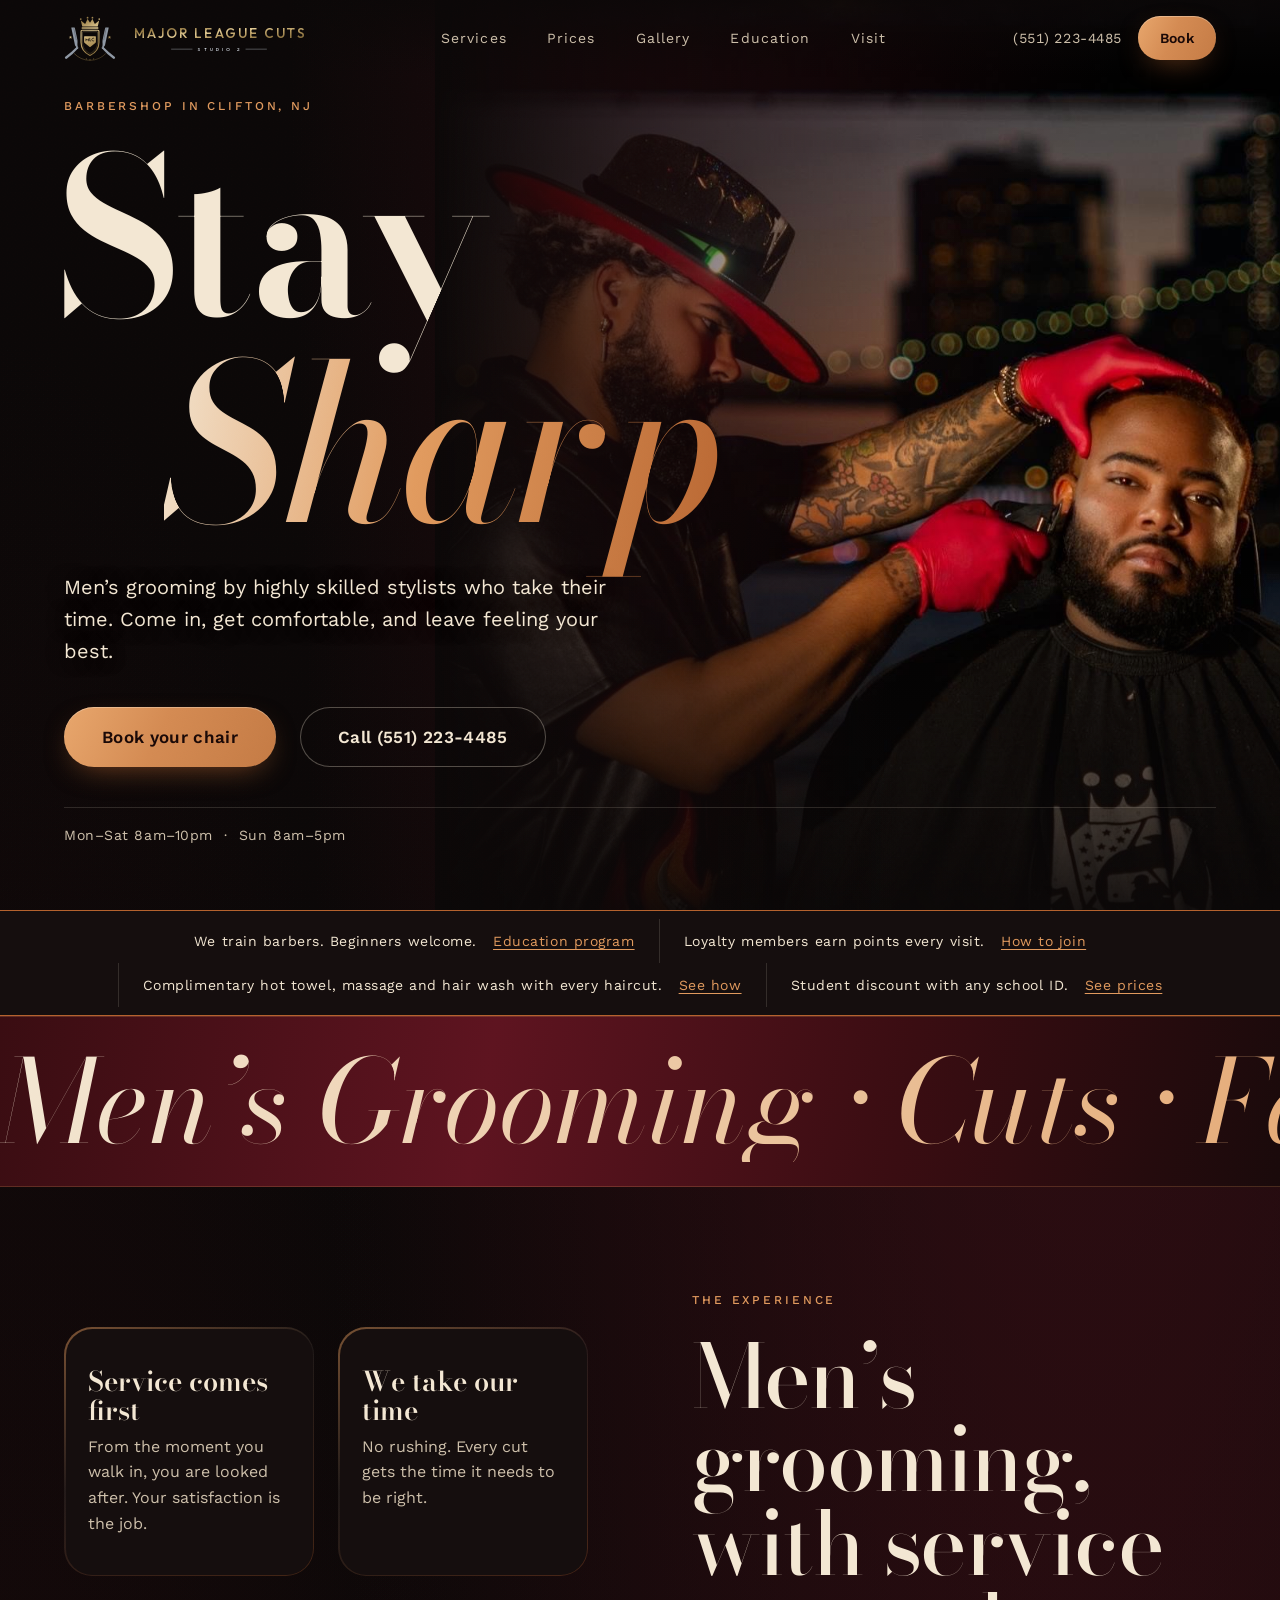
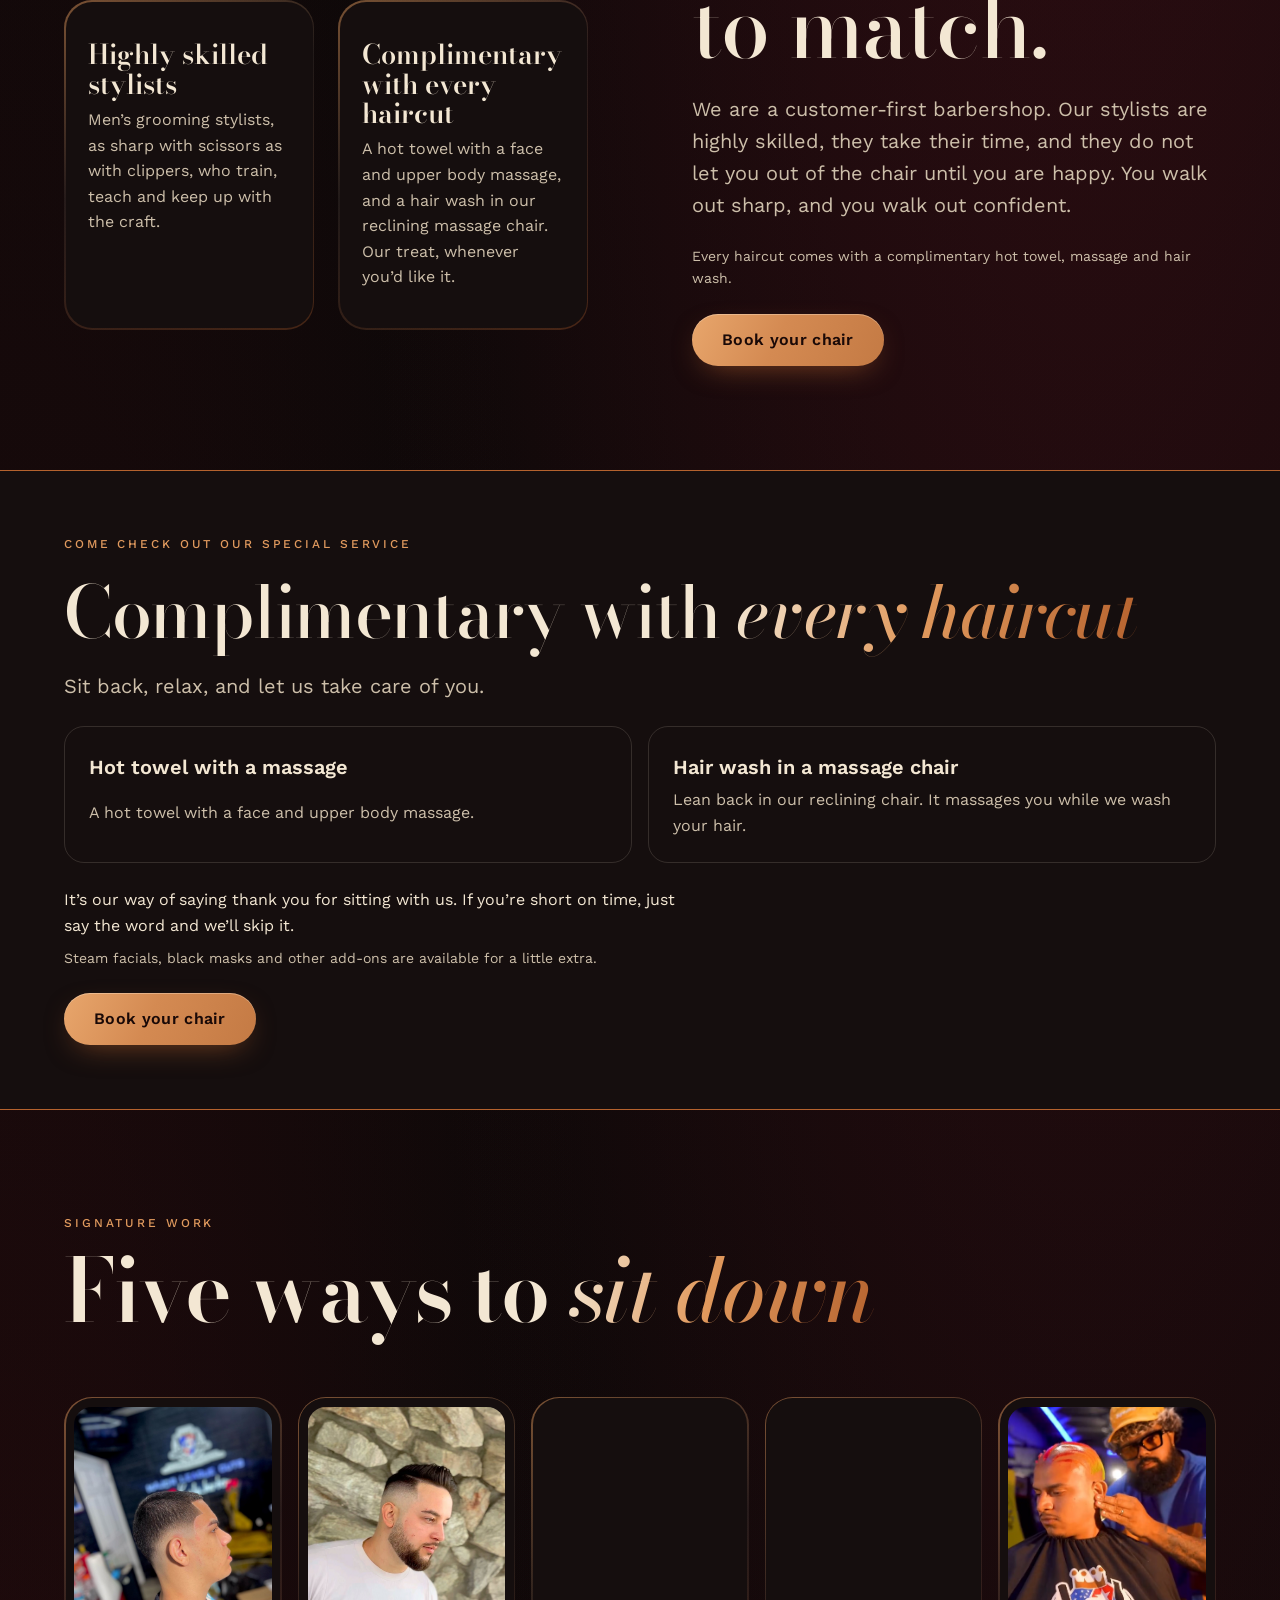
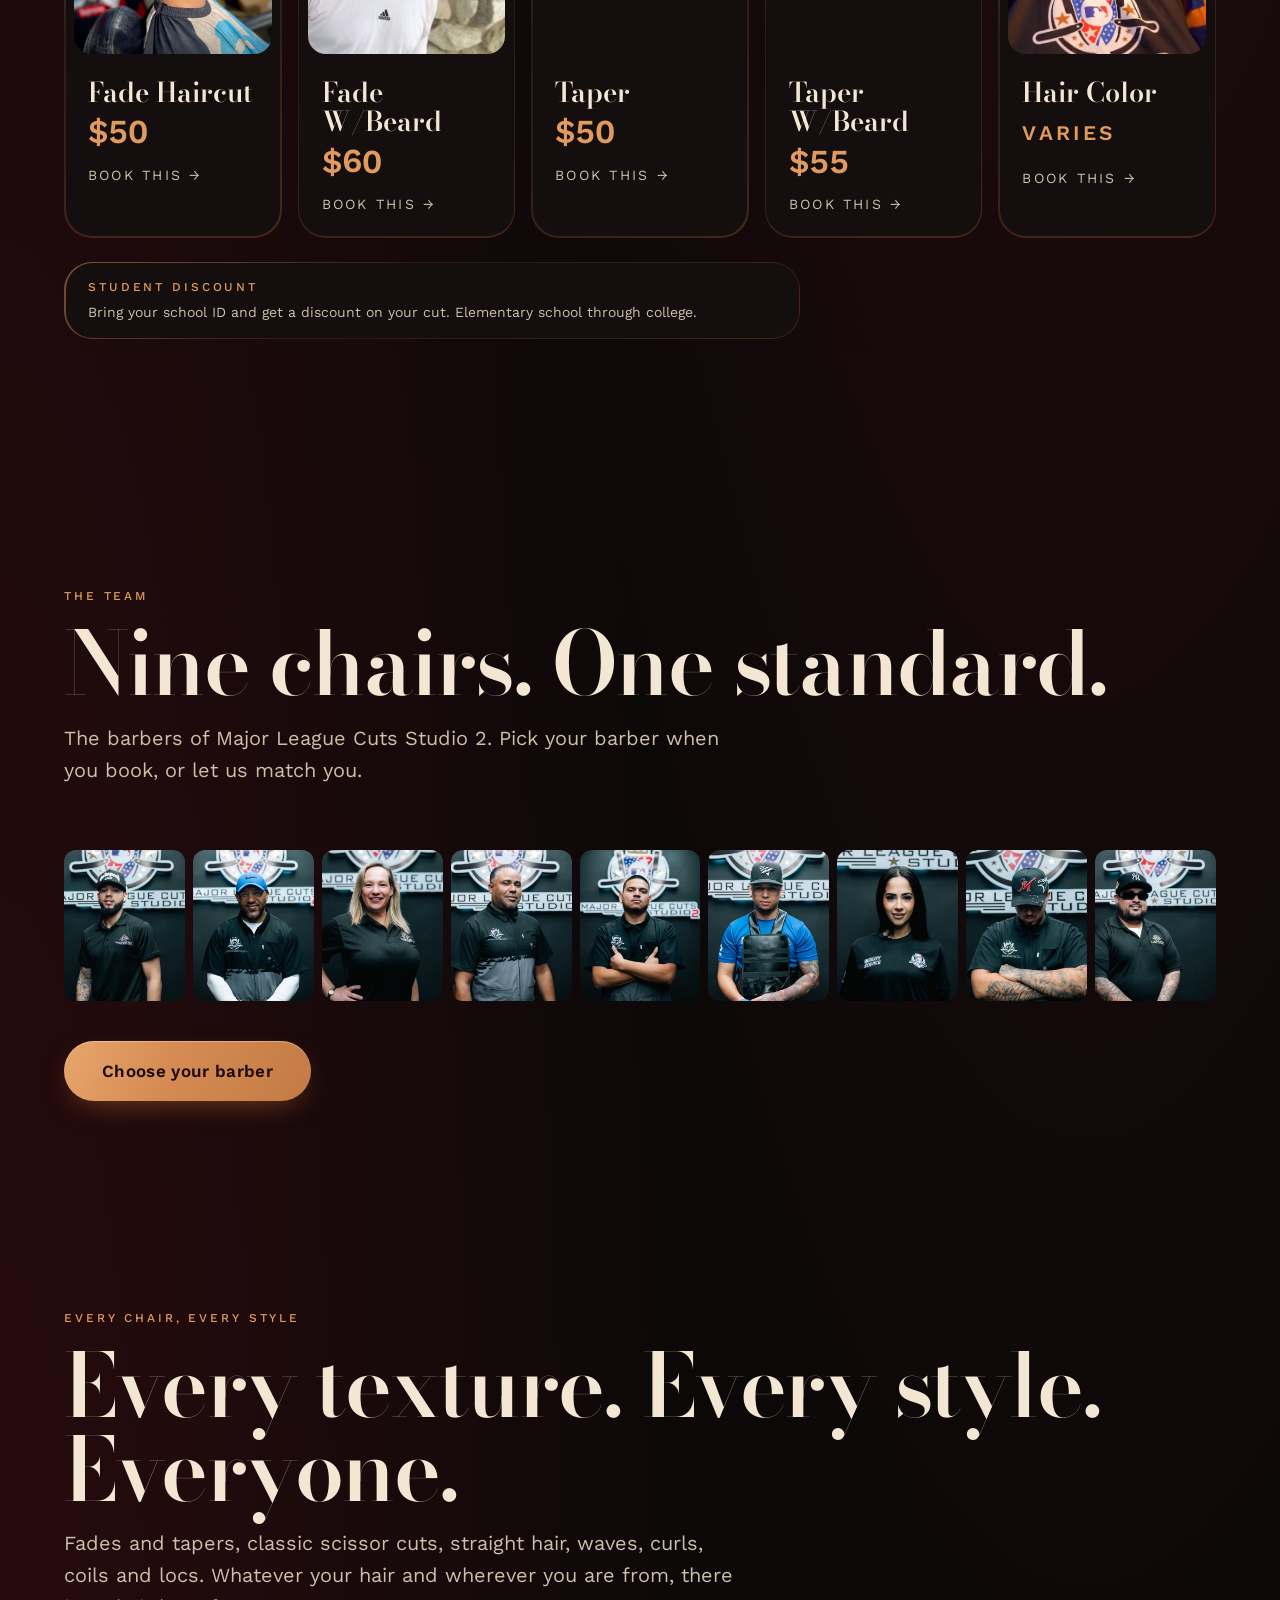
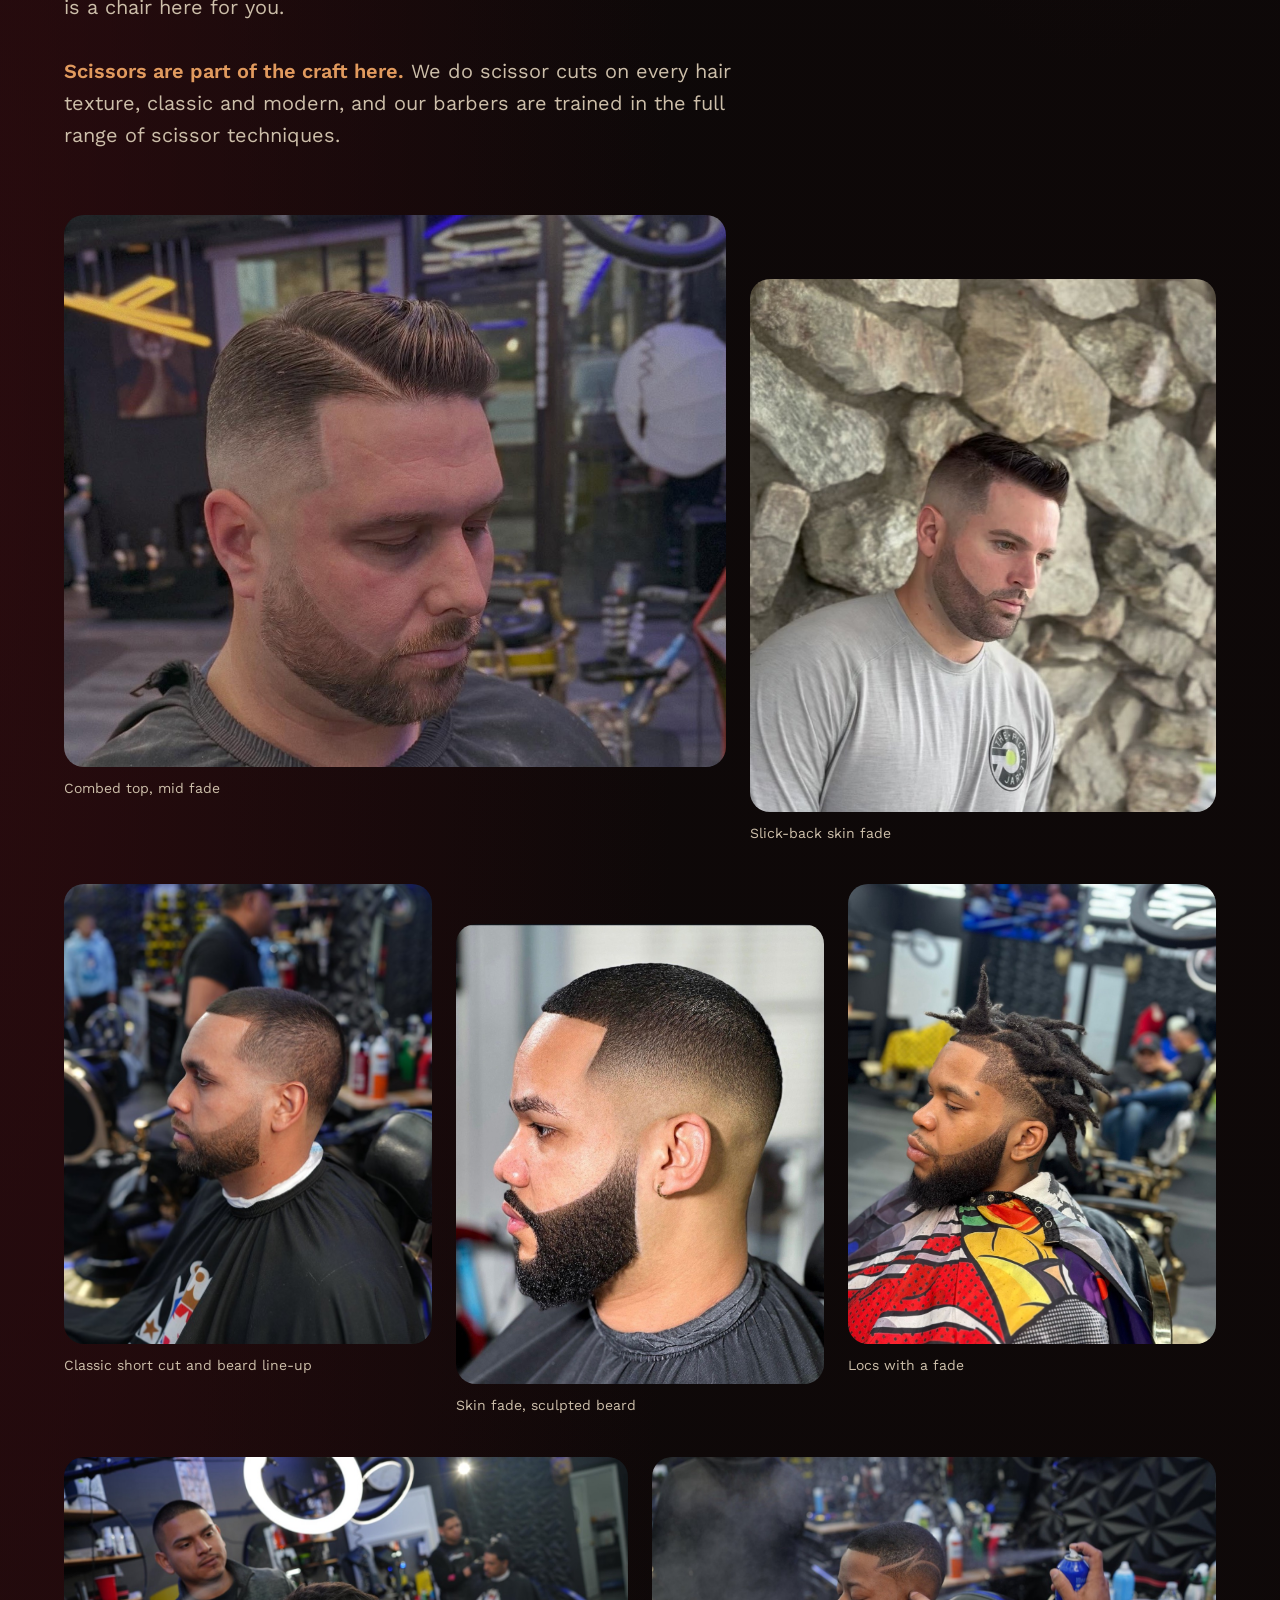
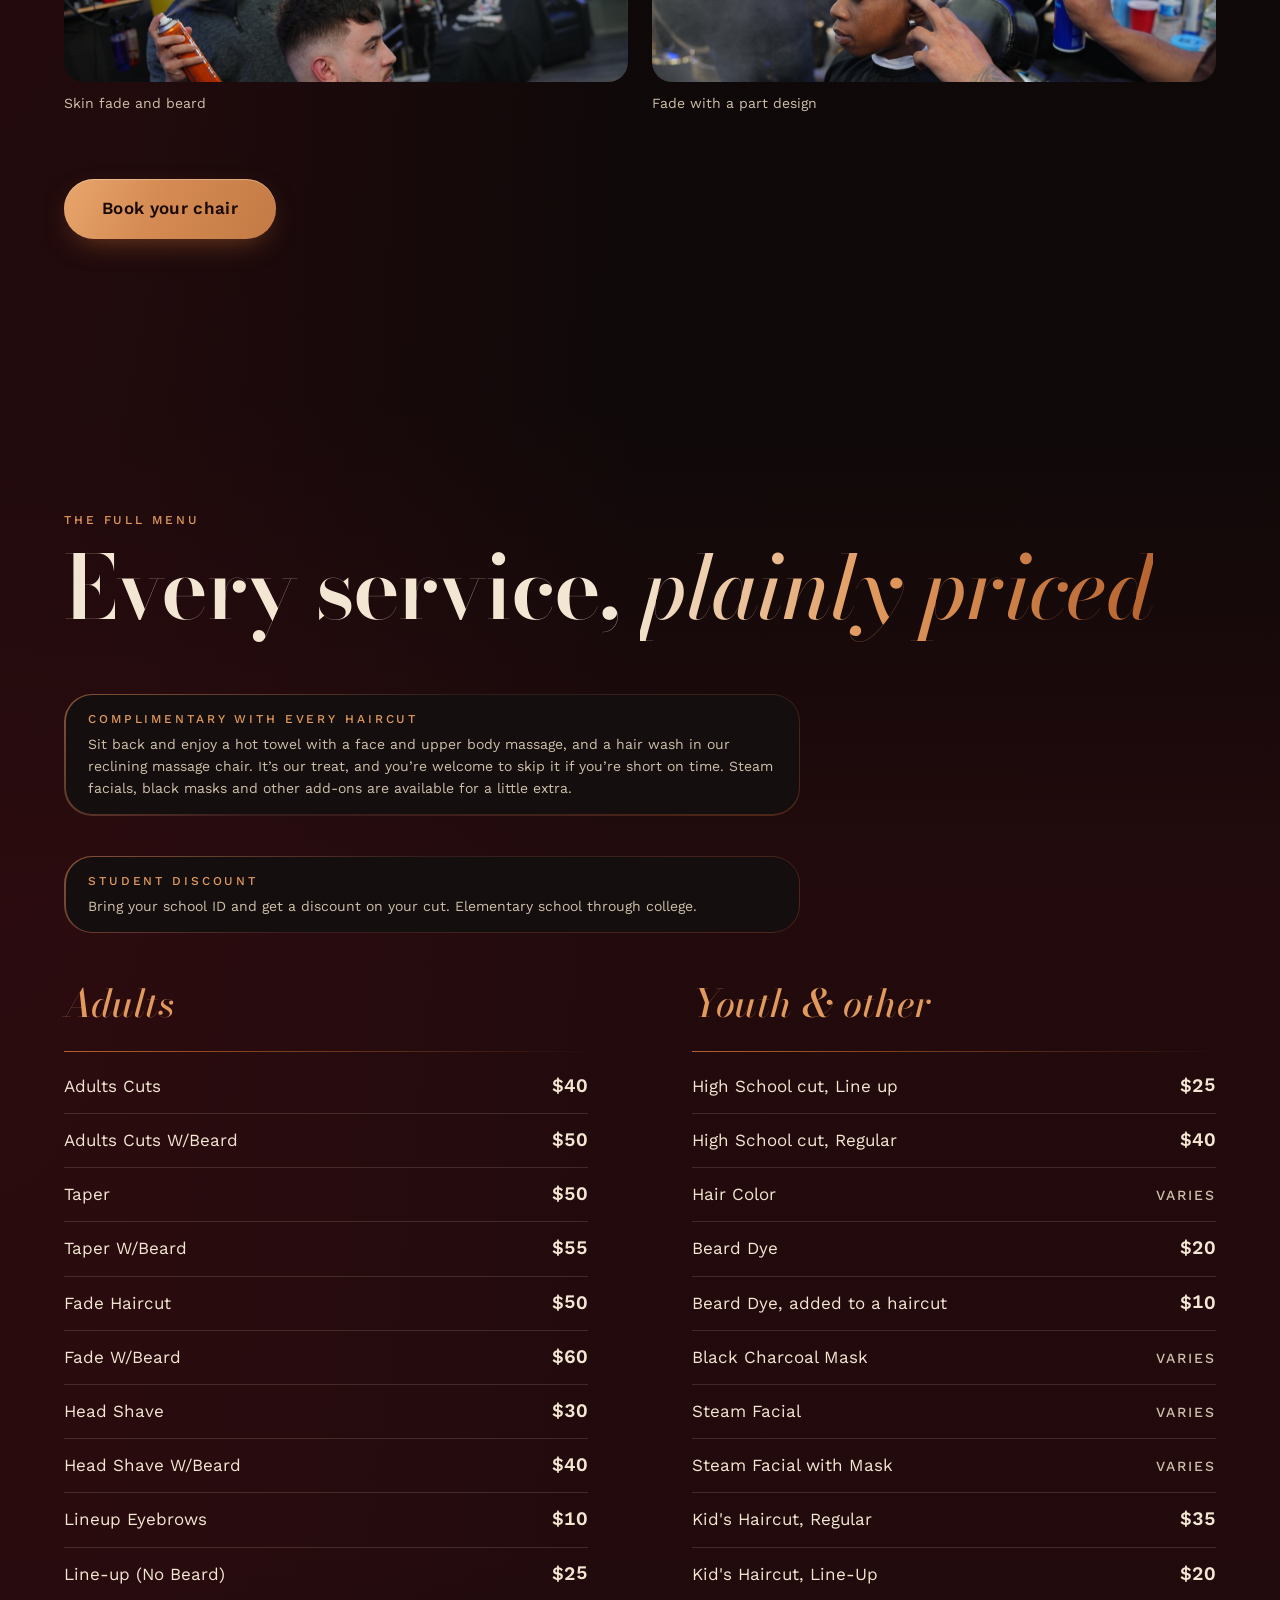
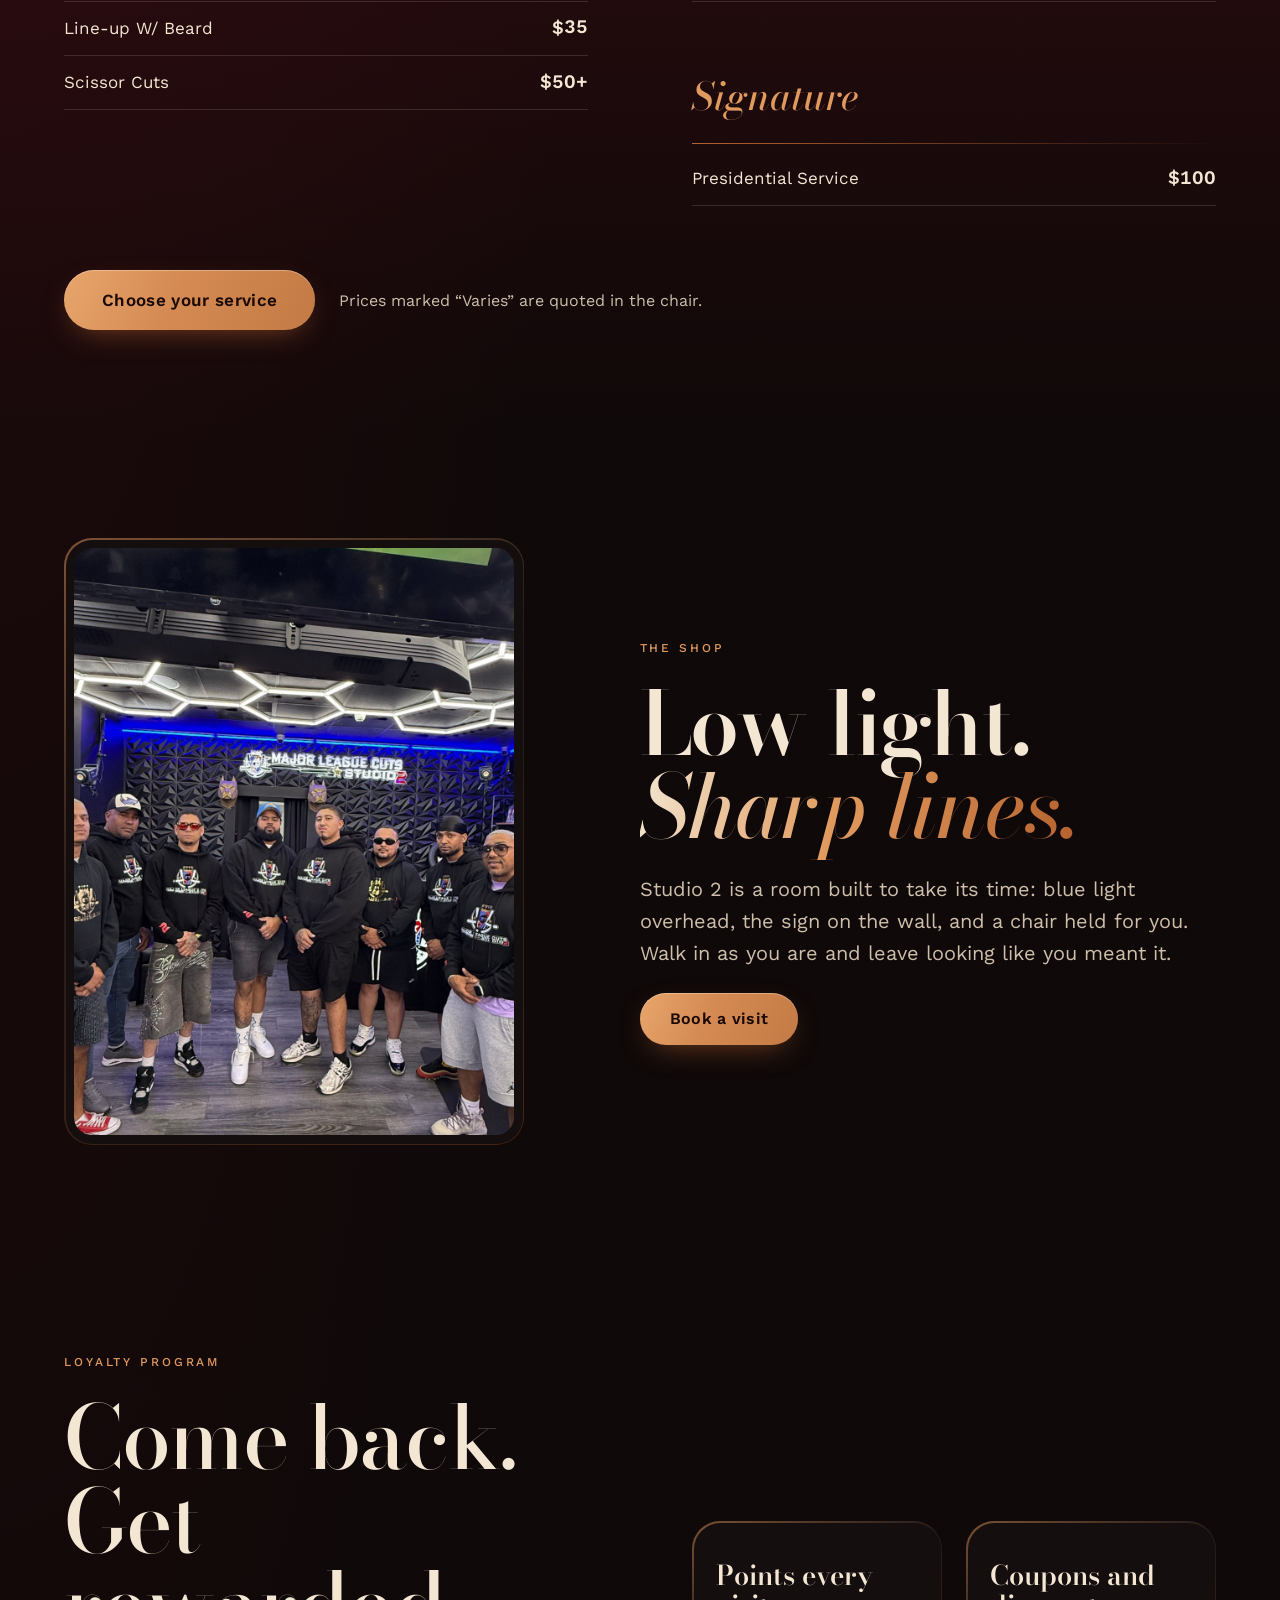
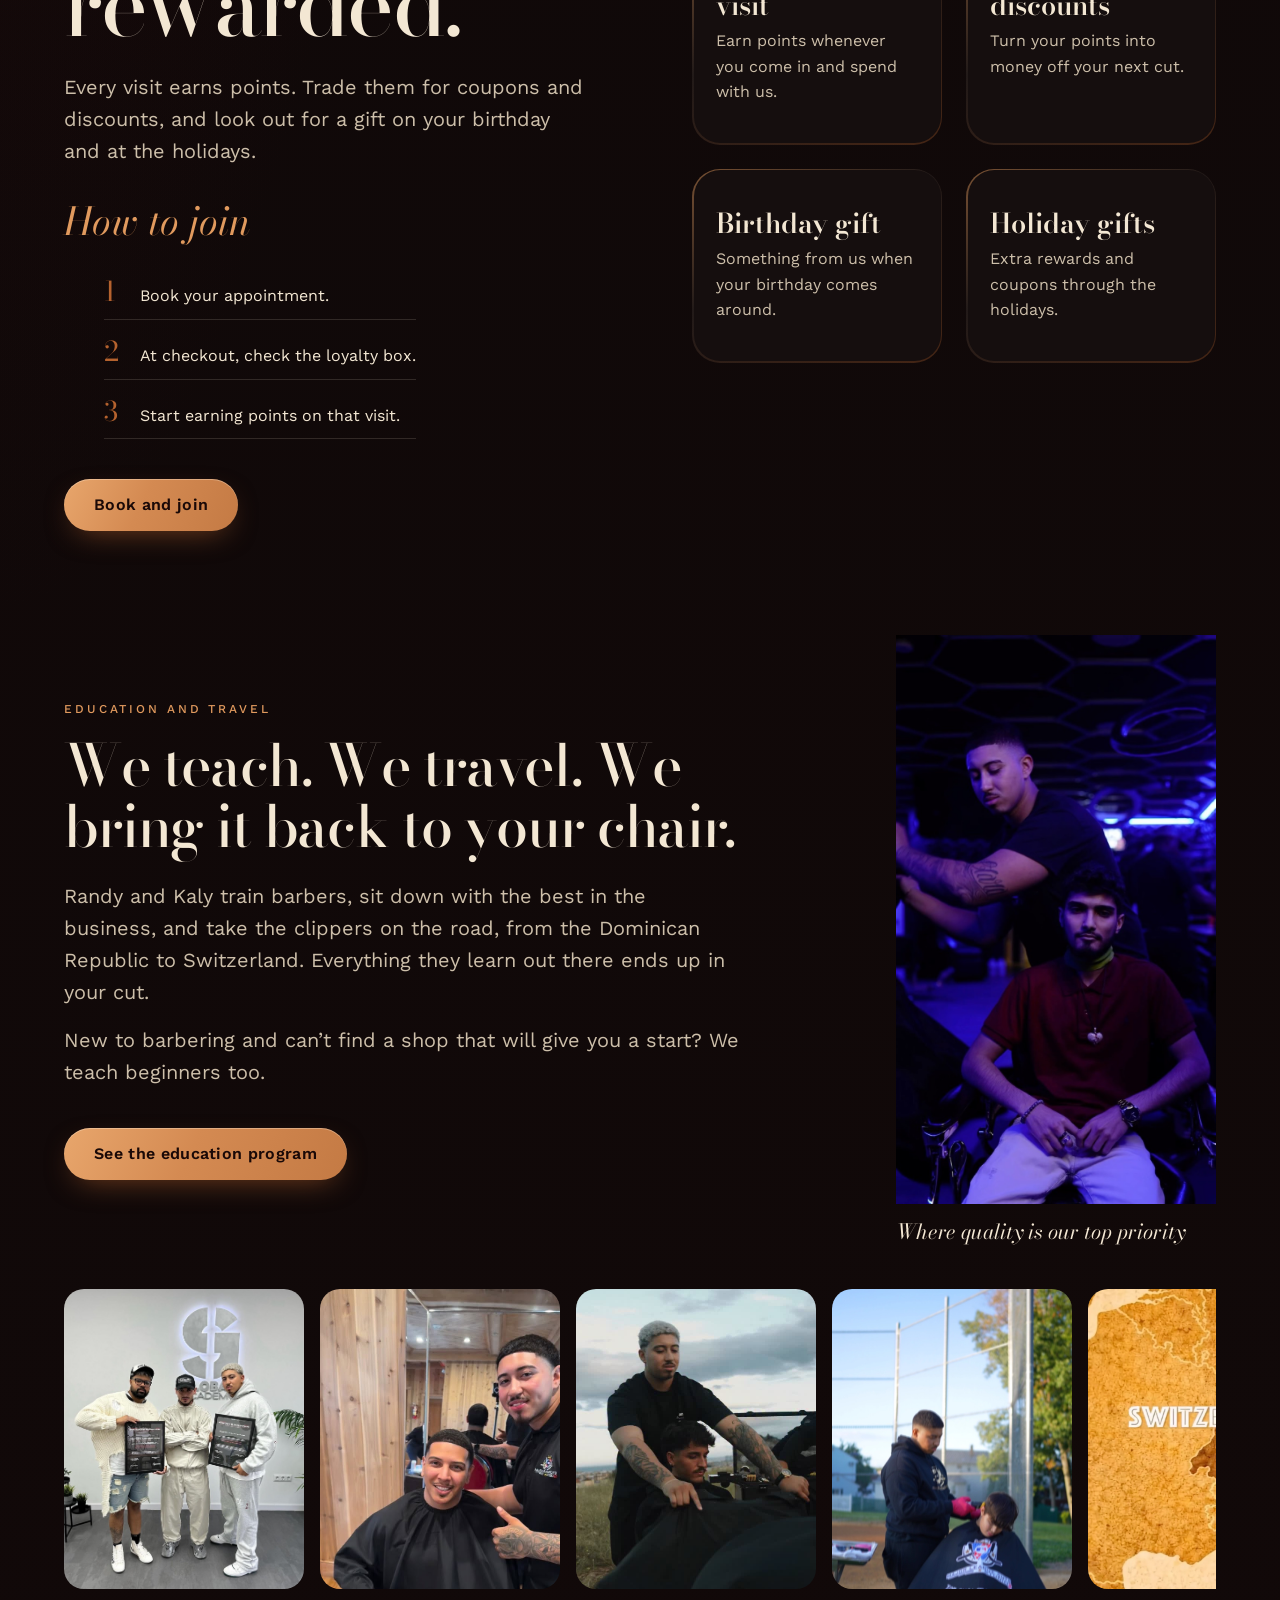
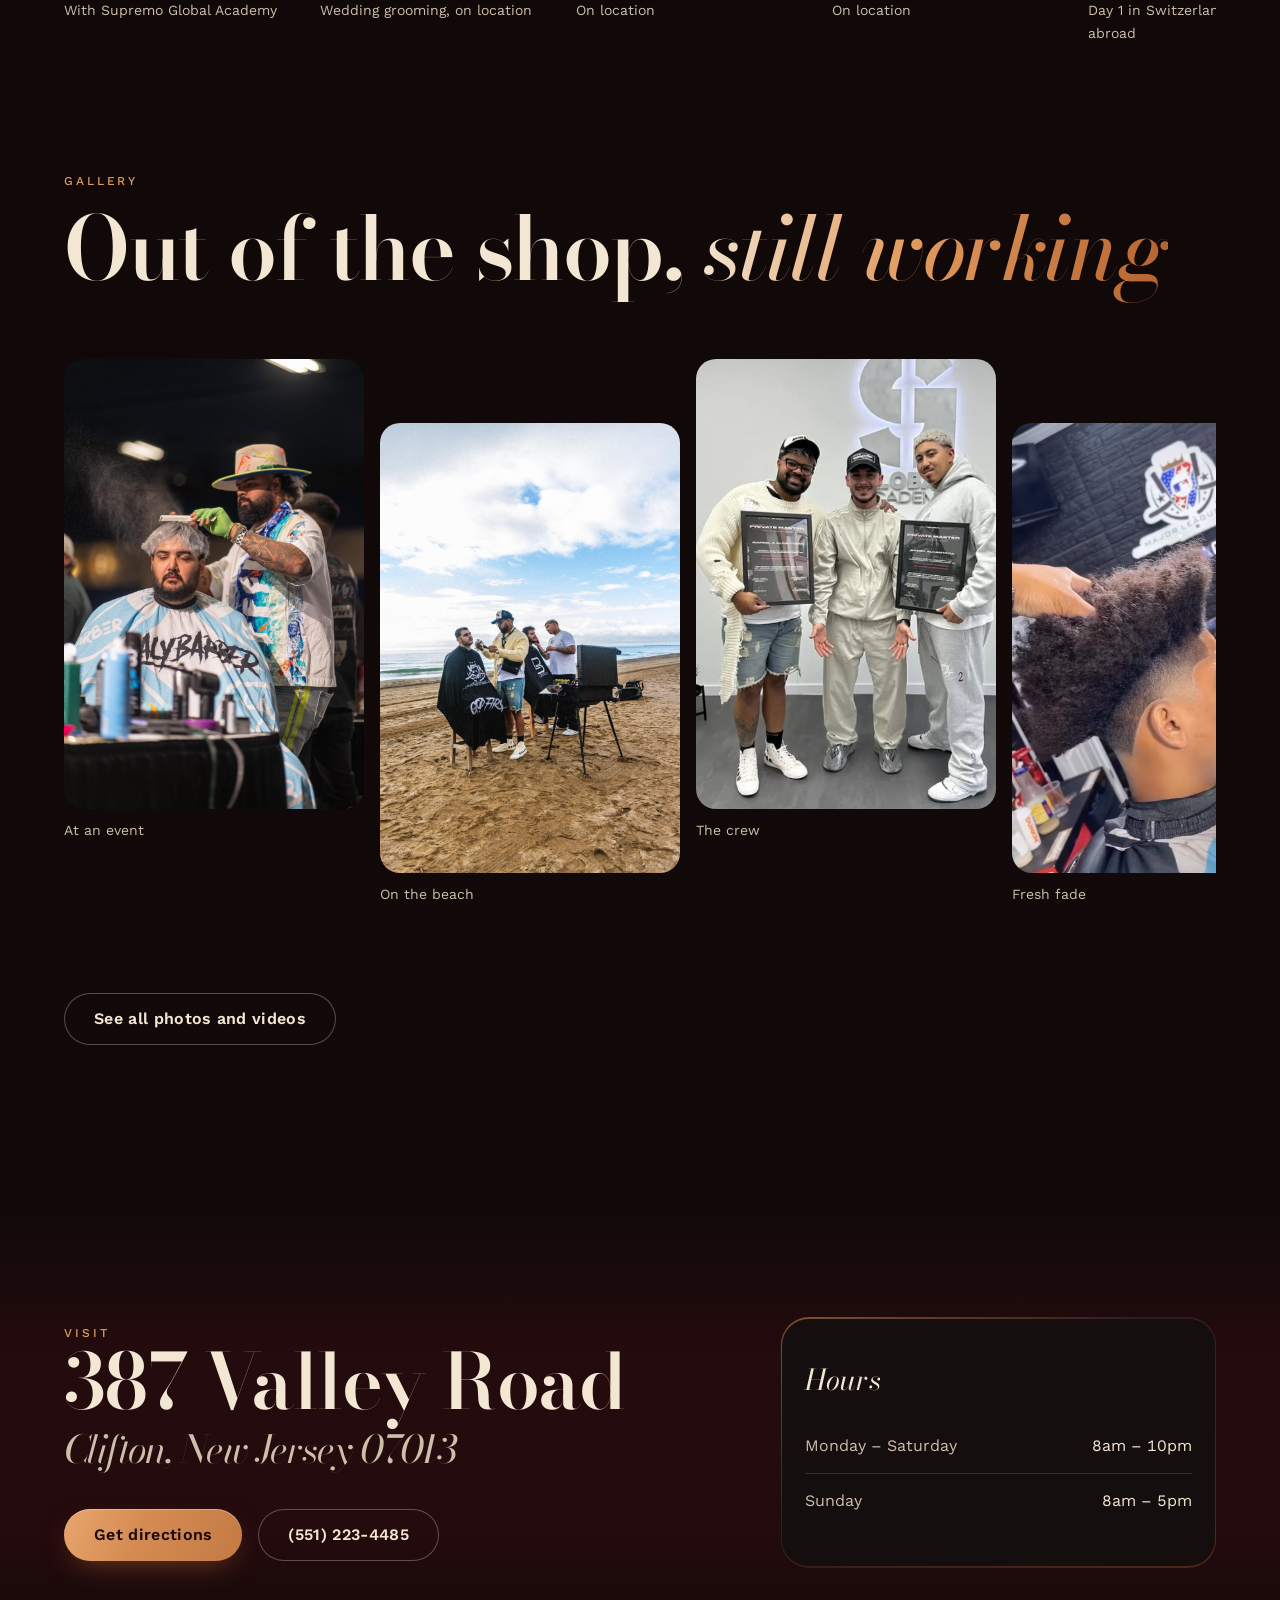
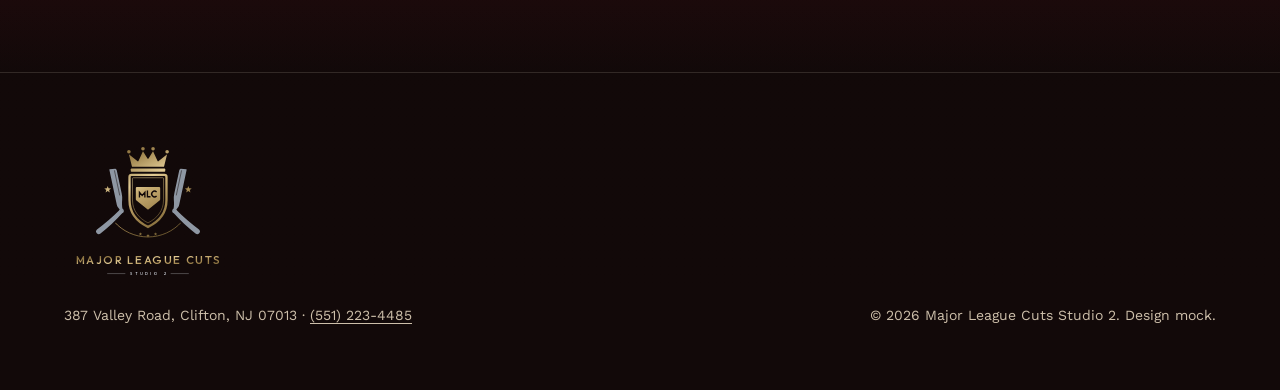
==== commit b9ebc360: "Ready for www.mlcs2.com: home address set, old page addresses forward to new pages Co-Authored-By: C" ====
--- a/index.html
+++ b/index.html
@@ -9,18 +9,17 @@
 <link rel="preconnect" href="https://fonts.googleapis.com">
 <link rel="preconnect" href="https://fonts.gstatic.com" crossorigin>
 <link rel="stylesheet" href="https://fonts.googleapis.com/css2?family=Bodoni+Moda:ital,opsz,wght@0,6..96,400..700;1,6..96,400..700&amp;family=Work+Sans:wght@400;500;600&amp;display=swap">
-<link rel="canonical" href="https://majorleaguecuts.replit.app/">
+<link rel="canonical" href="https://www.mlcs2.com/">
 <link rel="icon" href="favicon-32.png" sizes="32x32" type="image/png">
 <link rel="apple-touch-icon" href="apple-touch-icon.png">
 <meta property="og:type" content="website">
 <meta property="og:site_name" content="Major League Cuts Studio 2">
-<meta property="og:url" content="https://majorleaguecuts.replit.app/">
-<meta property="og:image" content="https://majorleaguecuts.replit.app/og-image.jpg">
+<meta property="og:url" content="https://www.mlcs2.com/">
+<meta property="og:image" content="https://www.mlcs2.com/og-image.jpg">
 <meta property="og:image:width" content="1200">
 <meta property="og:image:height" content="630">
 <meta name="twitter:card" content="summary_large_image">
-<meta name="robots" content="noindex">
-<script type="application/ld+json">{"@context":"https://schema.org","@type":"BarberShop","name":"Major League Cuts Studio 2","url":"https://majorleaguecuts.replit.app/","telephone":"(551) 223-4485","image":"https://majorleaguecuts.replit.app/og-image.jpg","address":{"@type":"PostalAddress","streetAddress":"387 Valley Road","addressLocality":"Clifton","addressRegion":"NJ","postalCode":"07013","addressCountry":"US"},"openingHoursSpecification":[{"@type":"OpeningHoursSpecification","dayOfWeek":["Monday","Tuesday","Wednesday","Thursday","Friday","Saturday"],"opens":"08:00","closes":"22:00"},{"@type":"OpeningHoursSpecification","dayOfWeek":"Sunday","opens":"08:00","closes":"17:00"}]}</script>
+<script type="application/ld+json">{"@context":"https://schema.org","@type":"BarberShop","name":"Major League Cuts Studio 2","url":"https://www.mlcs2.com/","telephone":"(551) 223-4485","image":"https://www.mlcs2.com/og-image.jpg","address":{"@type":"PostalAddress","streetAddress":"387 Valley Road","addressLocality":"Clifton","addressRegion":"NJ","postalCode":"07013","addressCountry":"US"},"openingHoursSpecification":[{"@type":"OpeningHoursSpecification","dayOfWeek":["Monday","Tuesday","Wednesday","Thursday","Friday","Saturday"],"opens":"08:00","closes":"22:00"},{"@type":"OpeningHoursSpecification","dayOfWeek":"Sunday","opens":"08:00","closes":"17:00"}]}</script>
 <meta property="og:title" content="Barbershop in Clifton, NJ | Major League Cuts Studio 2">
 <meta property="og:description" content="Major League Cuts Studio 2 is a men's grooming barbershop at 387 Valley Road, Clifton, NJ. Skilled stylists who take their time. A complimentary hot towel, massage and hair wash come with every haircut. Book online.">
 <link rel="stylesheet" href="css/style.css">
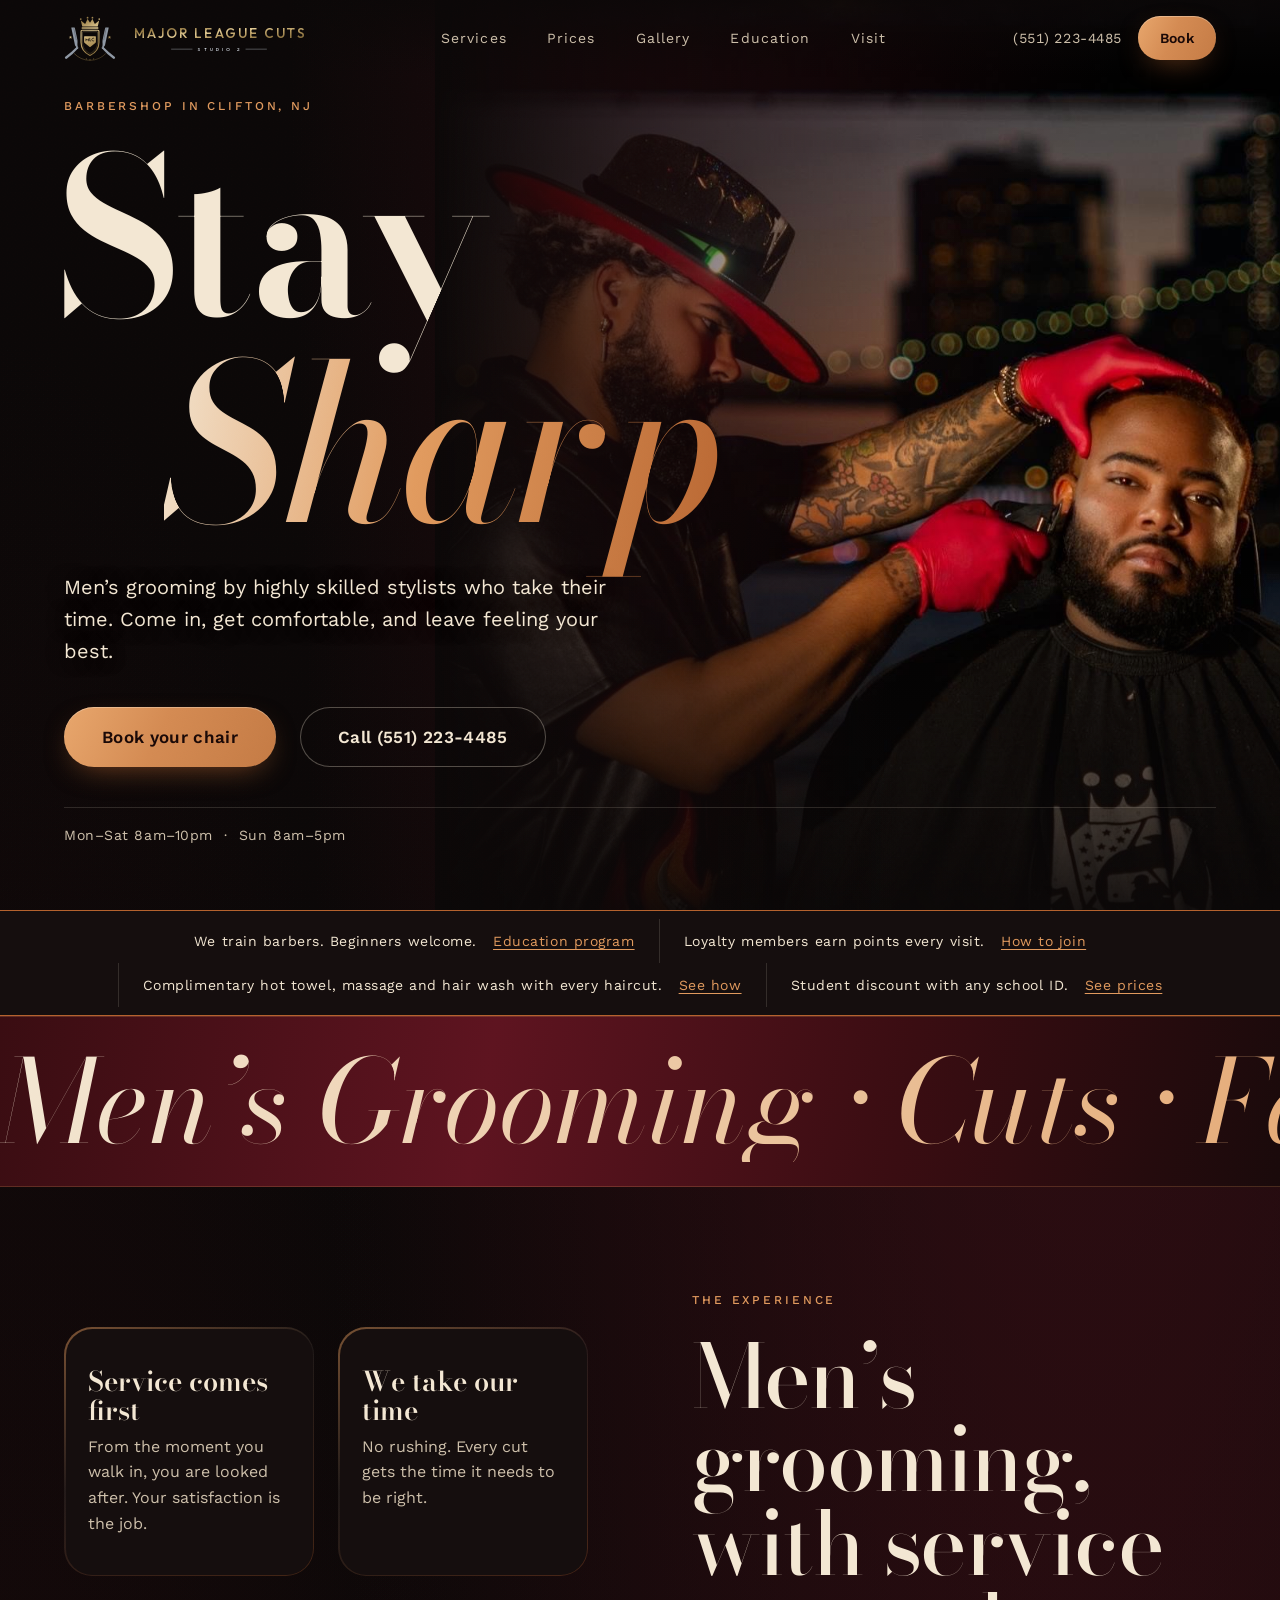
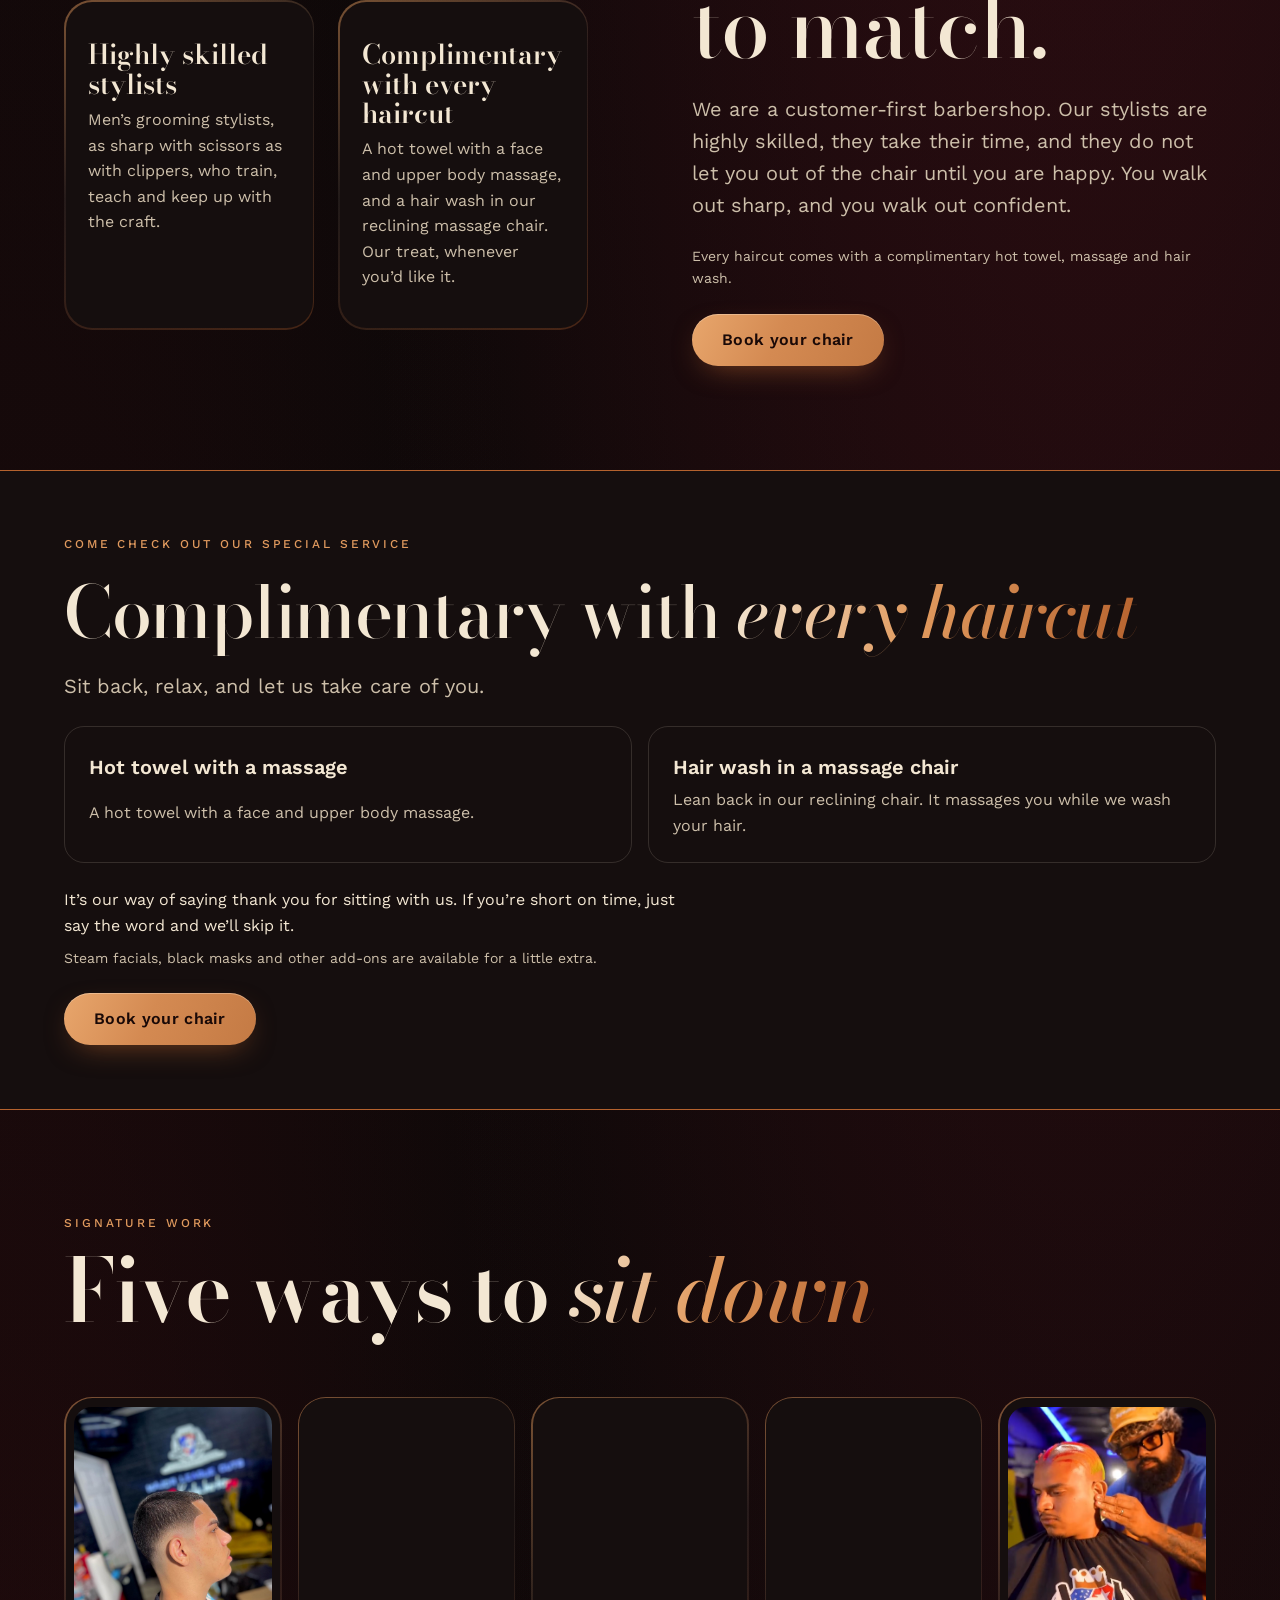
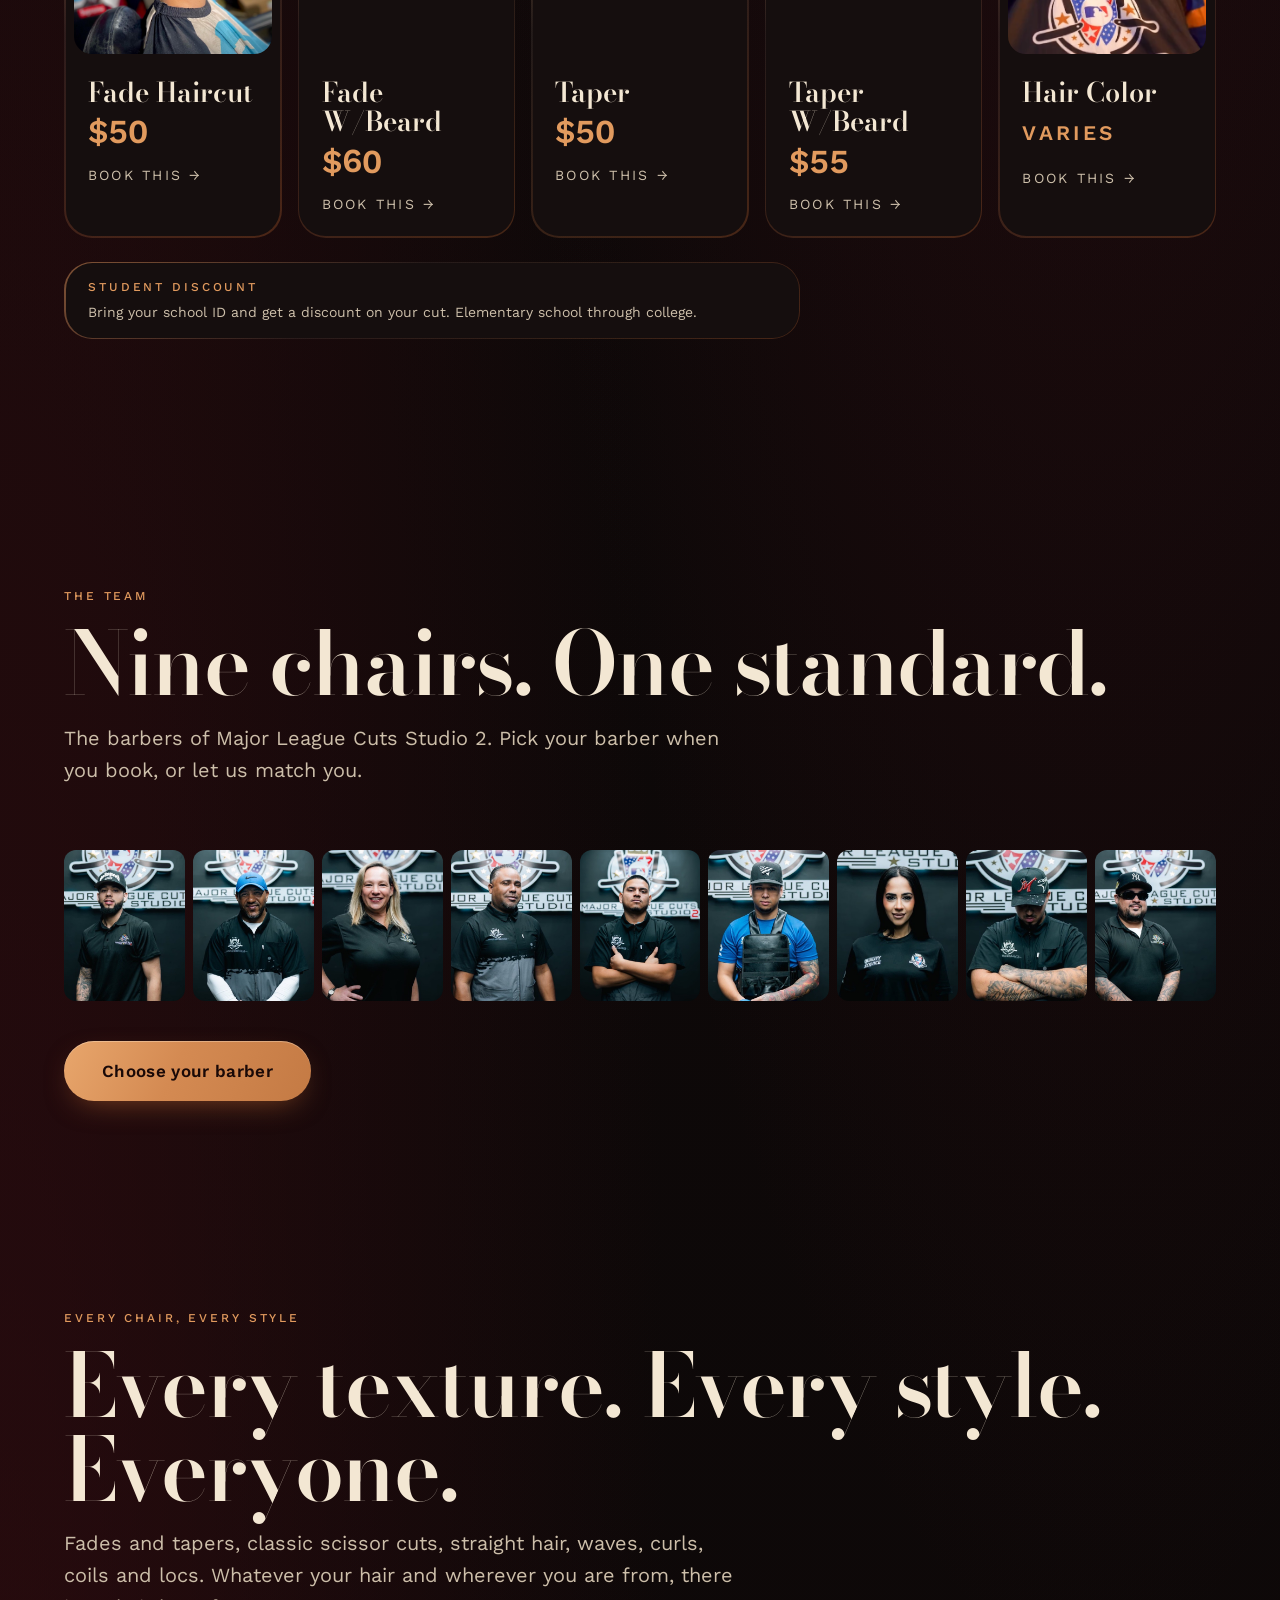
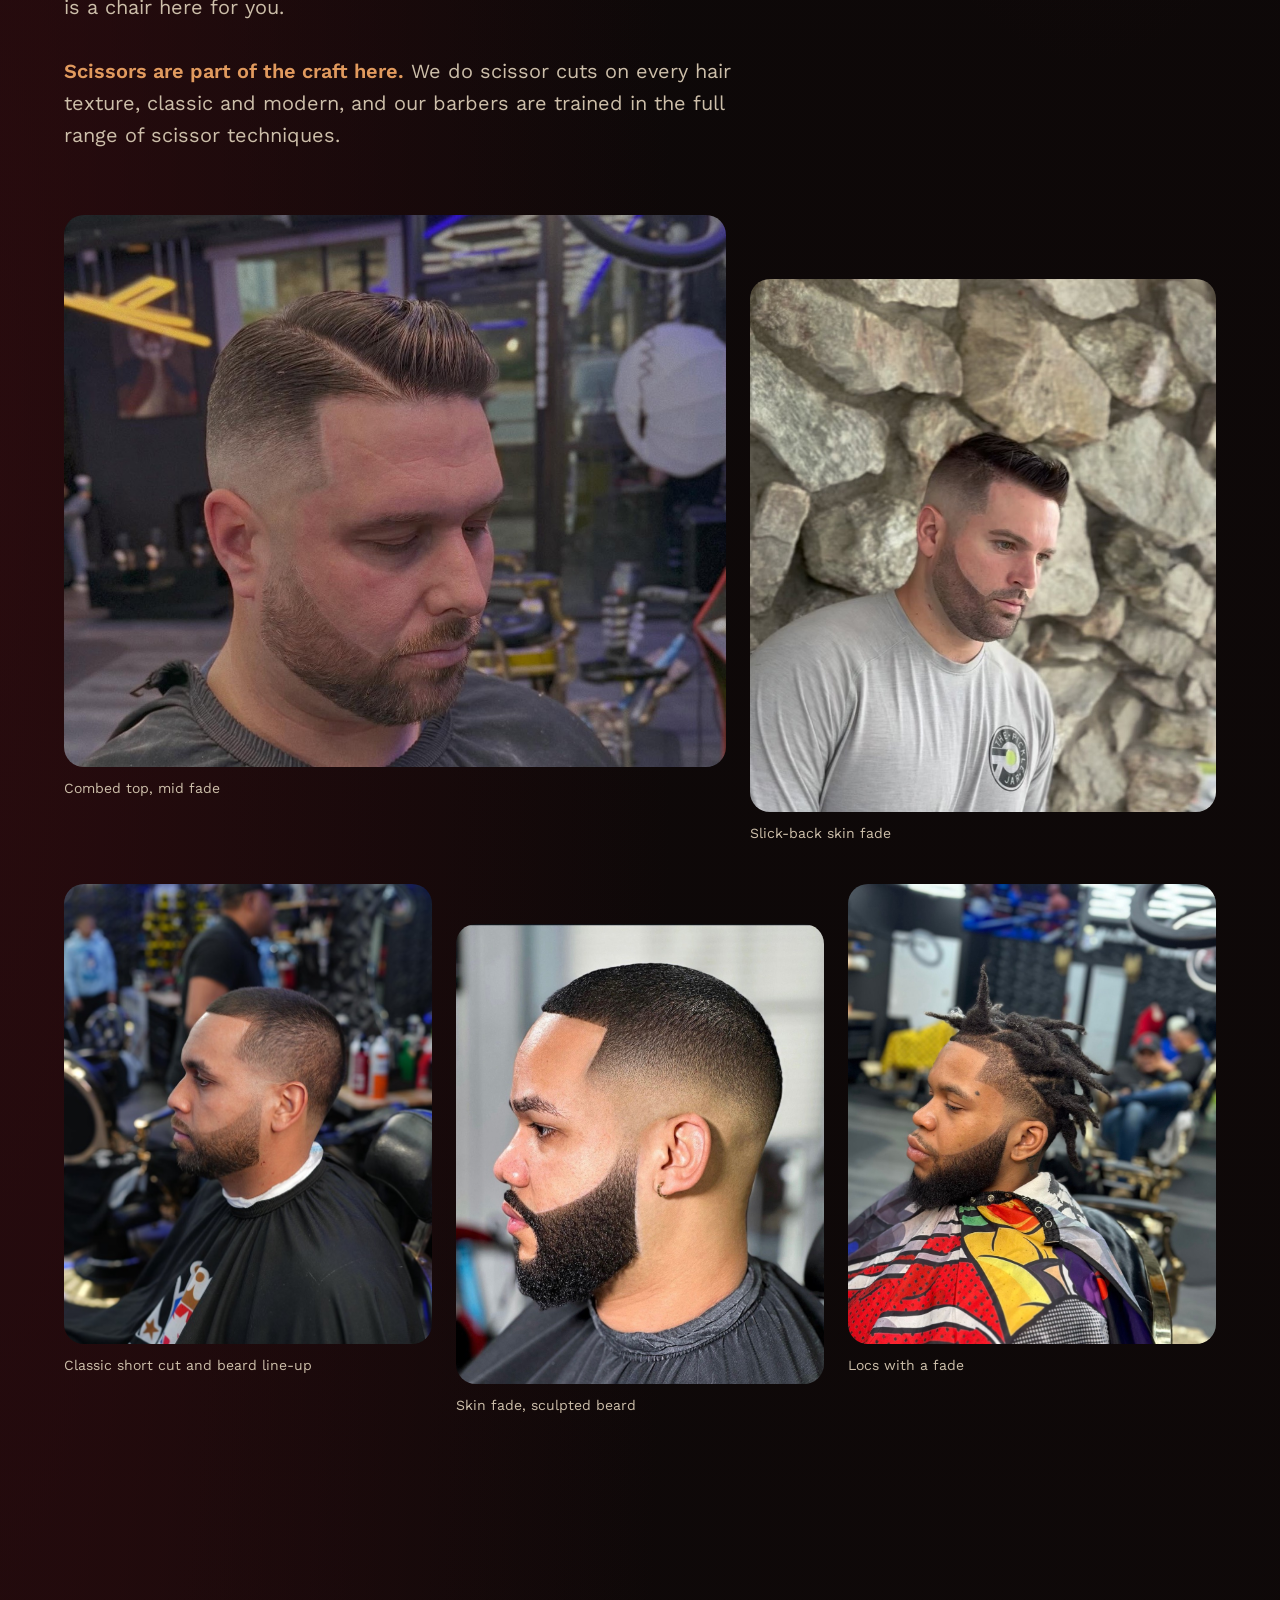
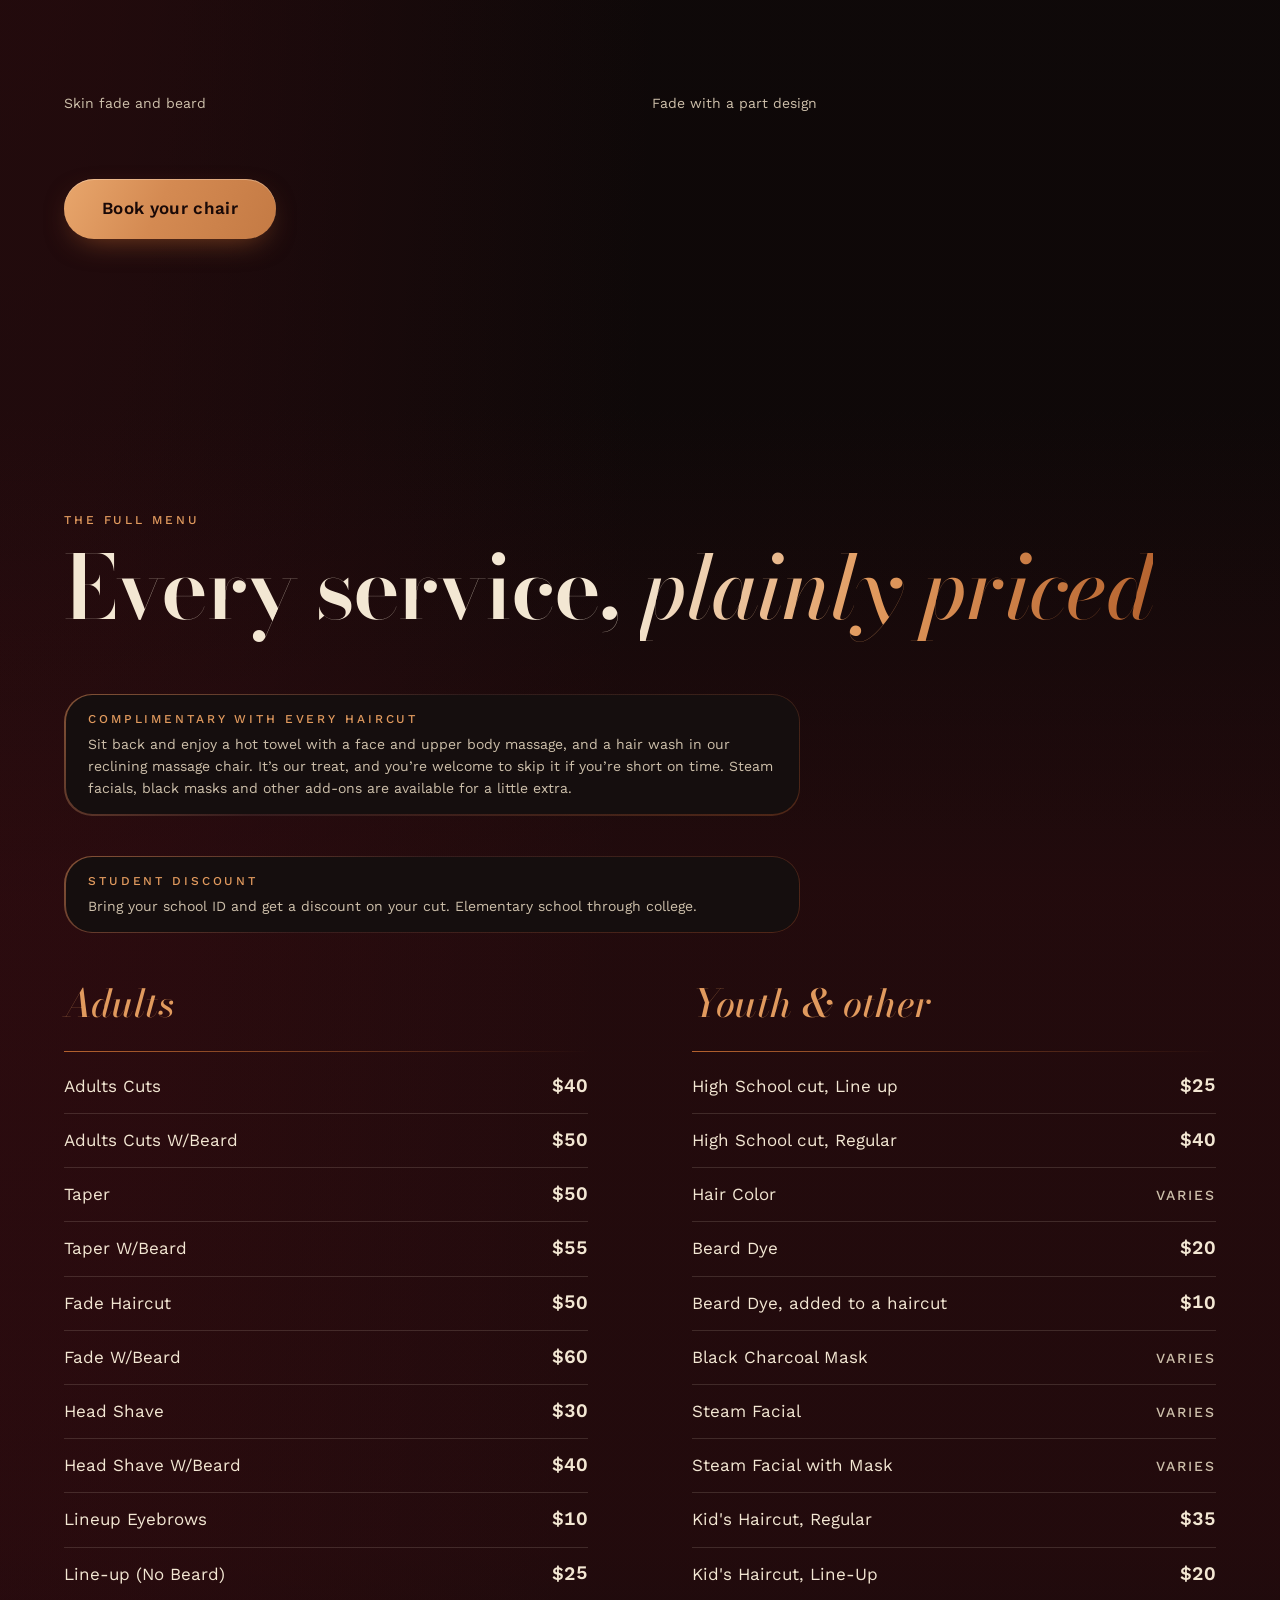
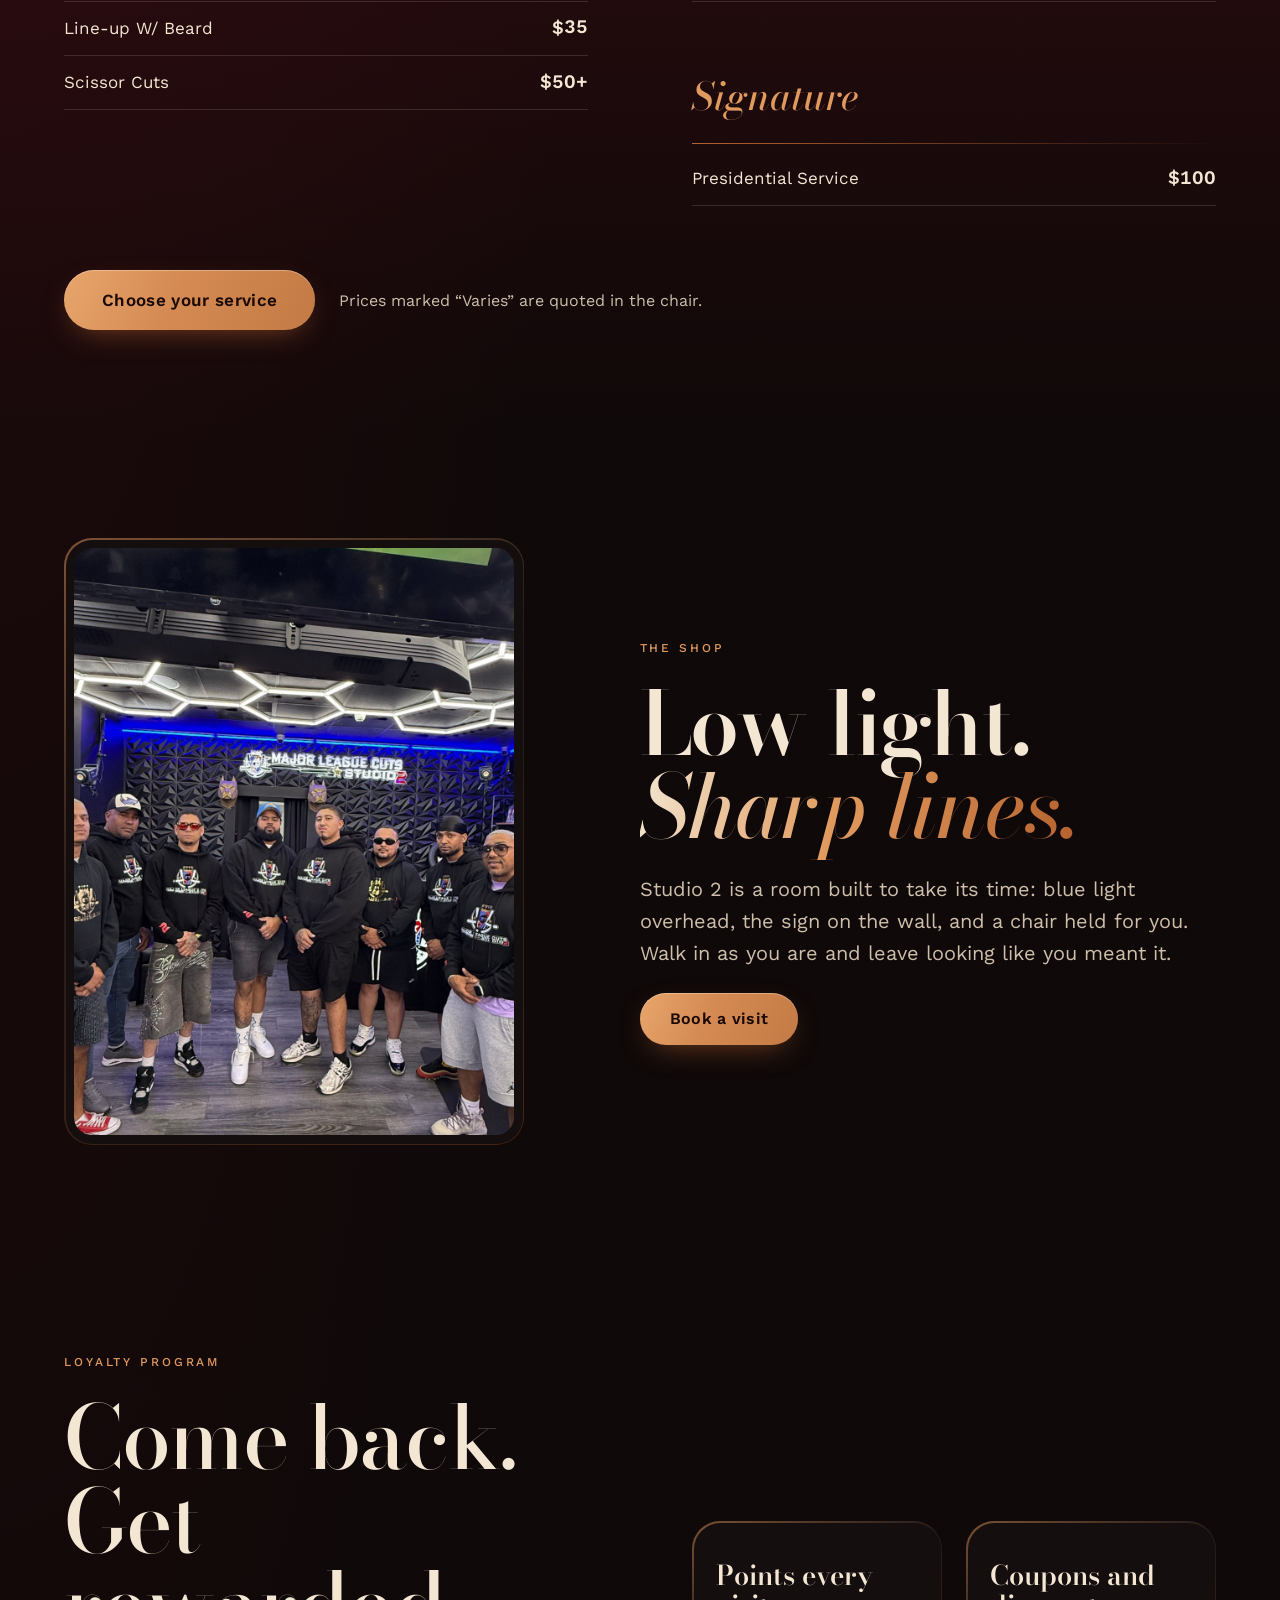
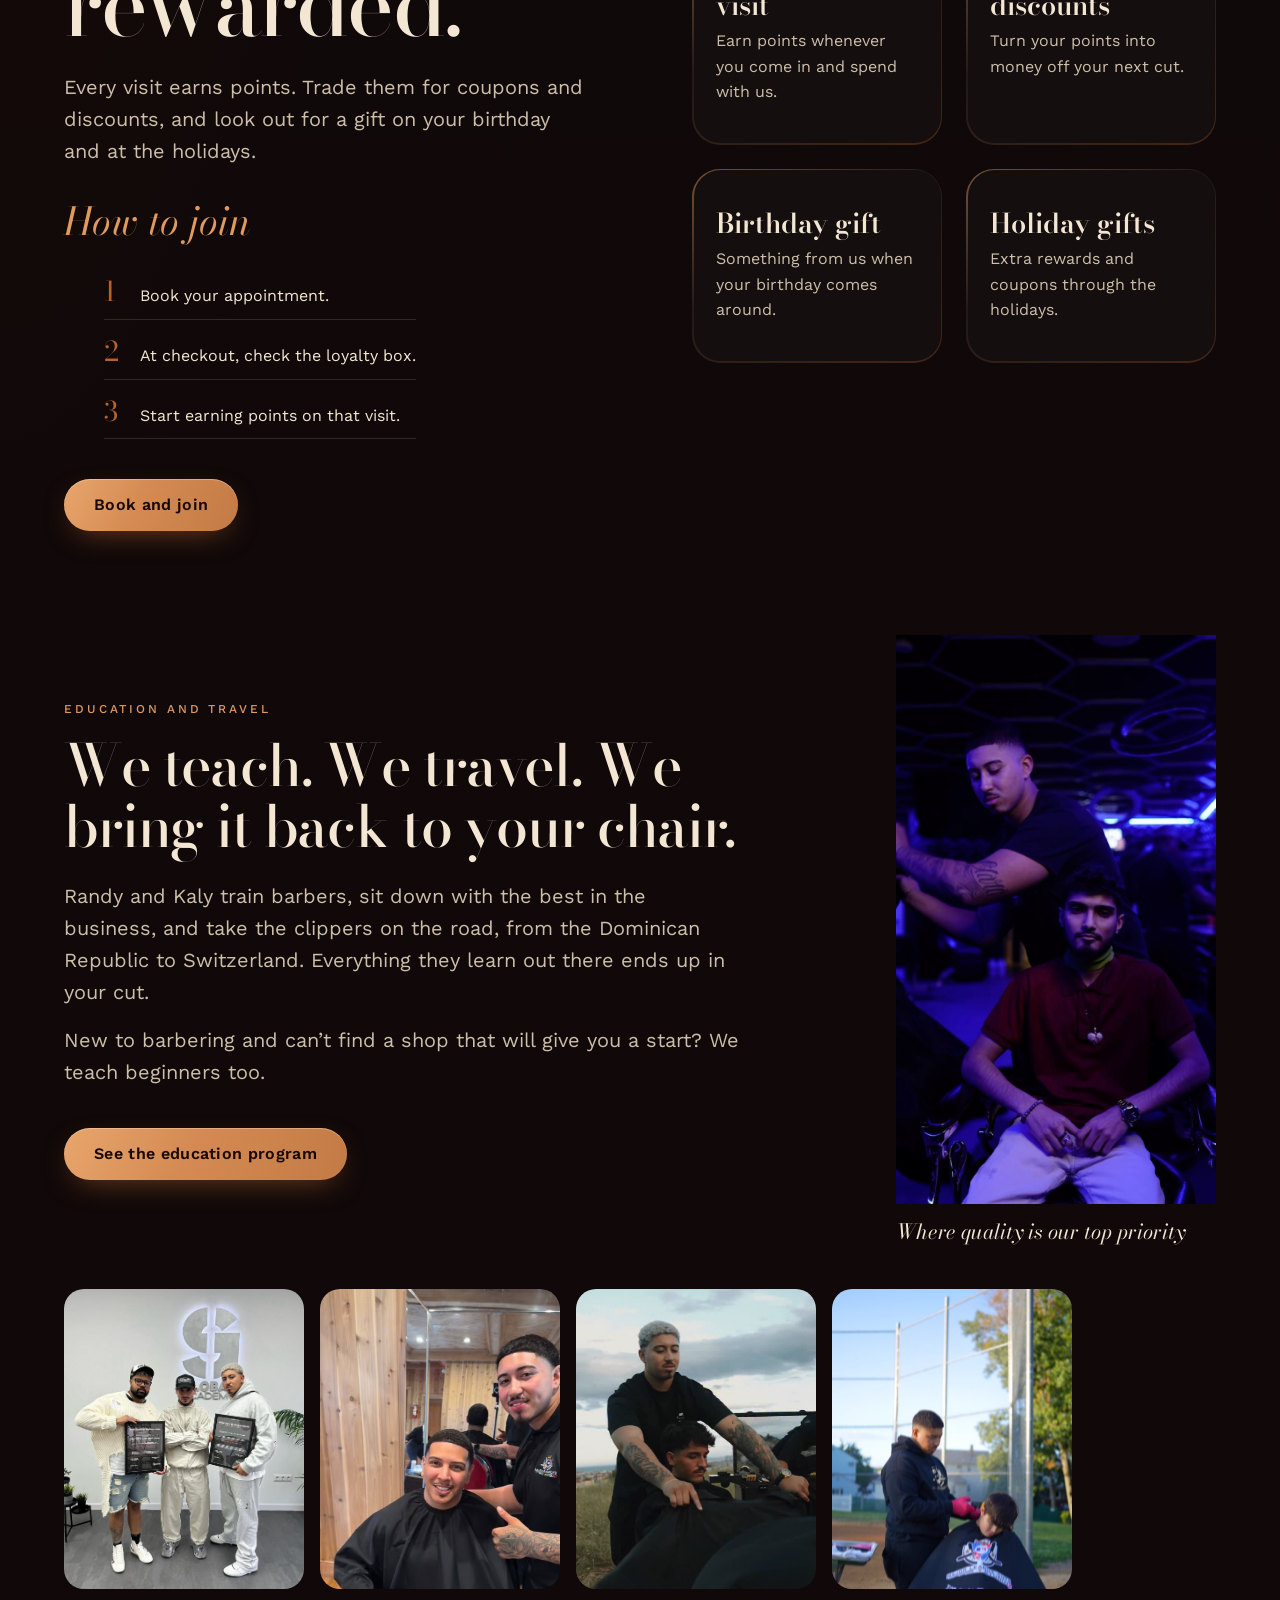
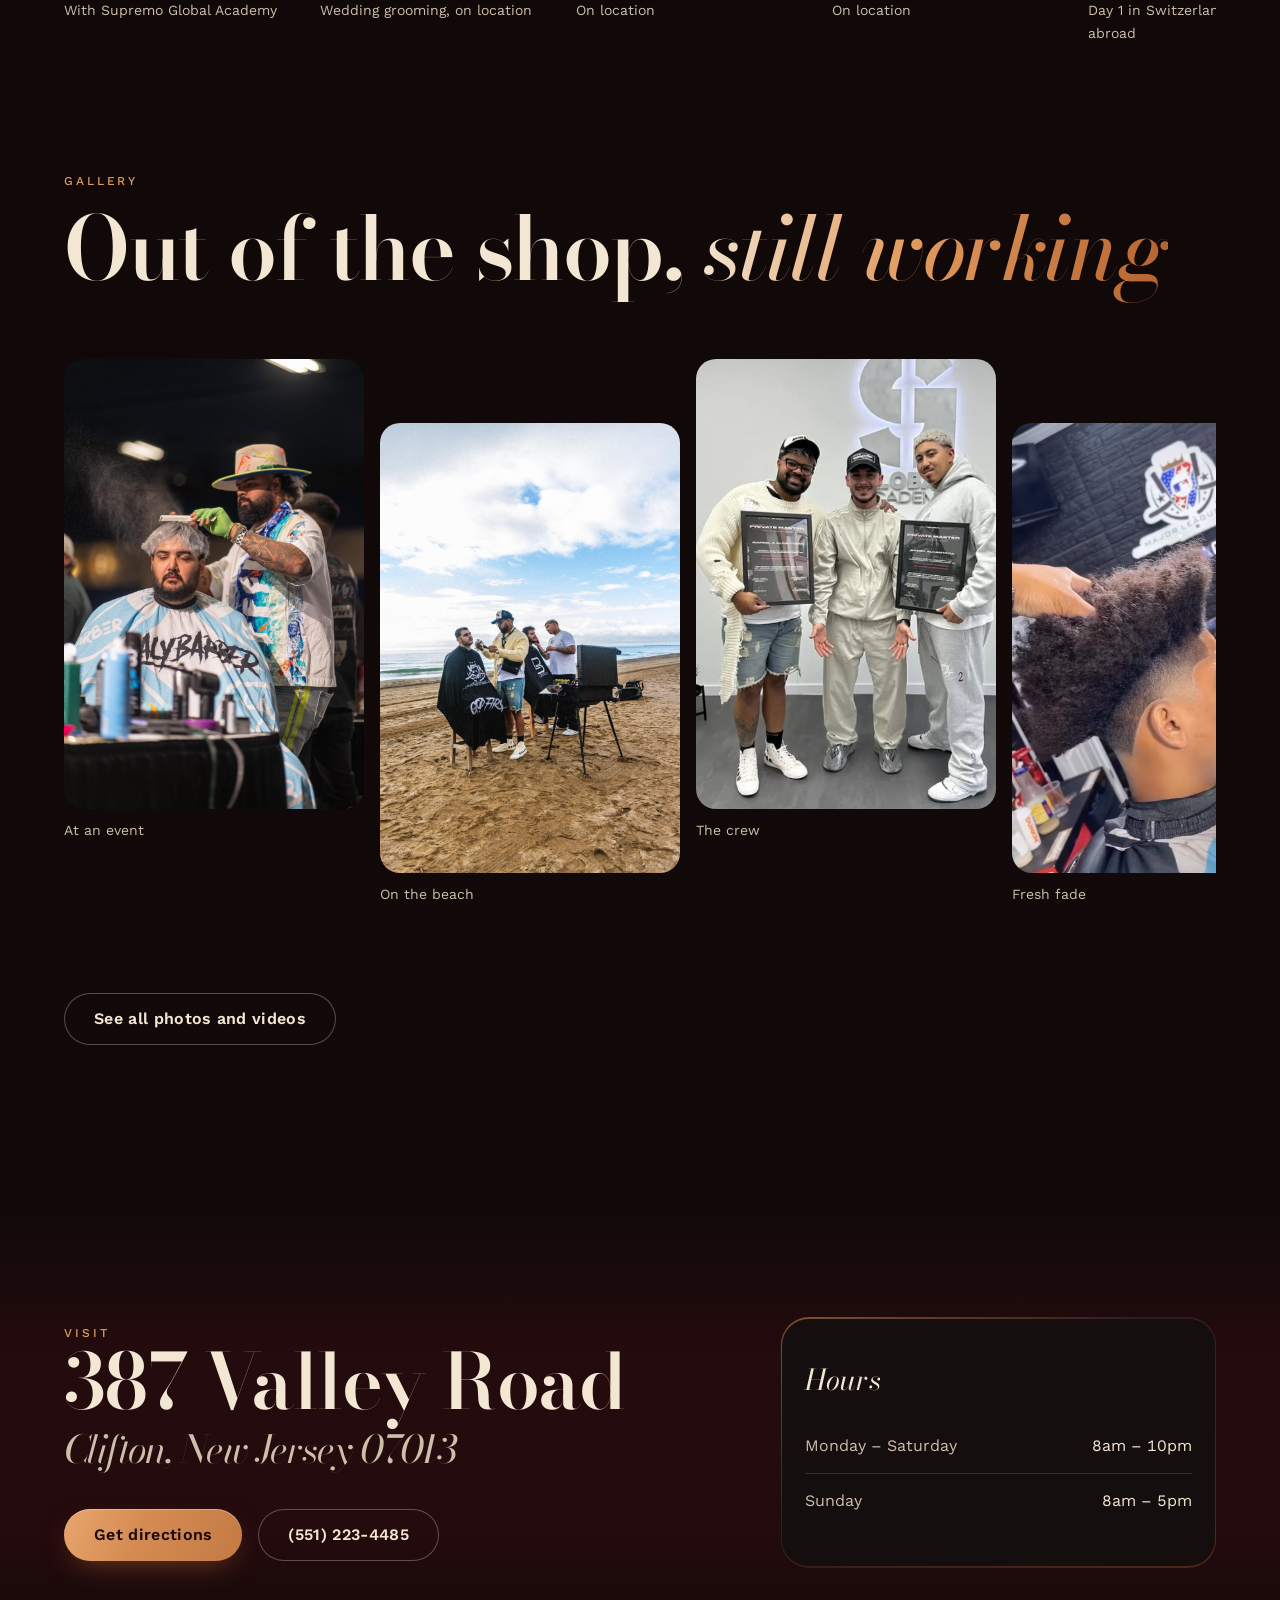
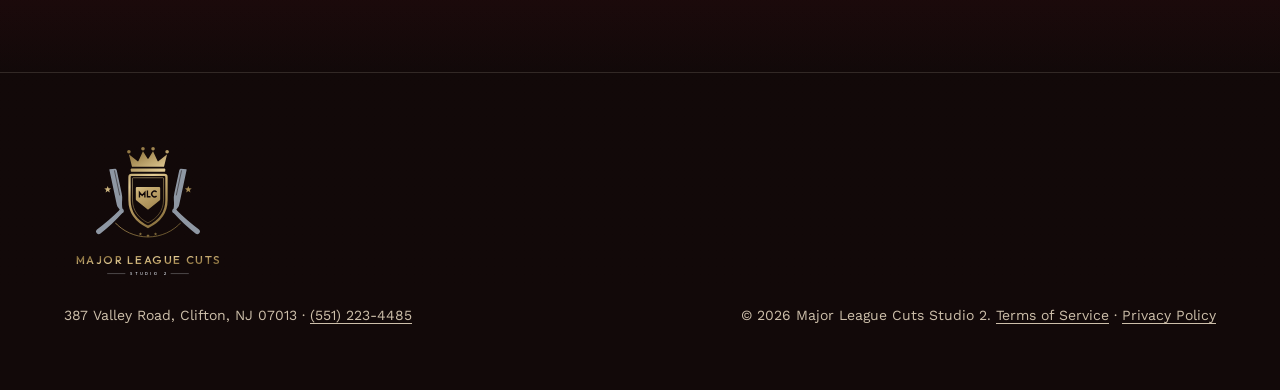
==== commit 2e975b1b: "Add Book page with Square booking, Terms of Service and Privacy Policy; tidy up old files" ====
--- a/index.html
+++ b/index.html
@@ -32,7 +32,7 @@
   <div class="wrap">
     <a class="mark" href="index.html" aria-label="Major League Cuts Studio 2, home"><img class="mark__icon" src="img/logo-1.svg" alt="" width="52" height="52"><img class="mark__word" src="img/logo-2.svg" alt="" width="190" height="33"></a>
     <nav class="nav" aria-label="Primary"><a href="#services">Services</a><a href="#menu">Prices</a><a href="gallery.html">Gallery</a><a href="education.html">Education</a><a href="#visit">Visit</a></nav>
-    <div class="head-actions"><a class="head-tel num" href="tel:+15512234485">(551) 223-4485</a><details class="menu"><summary class="menu__btn"><svg width="22" height="22" viewBox="0 0 22 22" fill="none" stroke="currentColor" stroke-width="2" stroke-linecap="round" aria-hidden="true" focusable="false"><path d="M3 6h16M3 11h16M3 16h16"/></svg><span class="sr-only">Menu</span></summary><div class="menu__panel"><nav class="menu__list" aria-label="Menu"><a href="#services">Services</a><a href="#menu">Prices</a><a href="gallery.html">Gallery</a><a href="education.html">Education</a><a href="#loyalty">Loyalty</a><a href="#visit">Visit</a></nav><a class="btn btn--block" href="https://book.squareup.com/appointments/2jy3grmmcu109c/location/L8XXS5PSYHMR0/services">Book your chair</a><a class="menu__tel num" href="tel:+15512234485">(551) 223-4485</a></div></details><a class="btn btn--sm" href="https://book.squareup.com/appointments/2jy3grmmcu109c/location/L8XXS5PSYHMR0/services">Book</a></div>
+    <div class="head-actions"><a class="head-tel num" href="tel:+15512234485">(551) 223-4485</a><details class="menu"><summary class="menu__btn"><svg width="22" height="22" viewBox="0 0 22 22" fill="none" stroke="currentColor" stroke-width="2" stroke-linecap="round" aria-hidden="true" focusable="false"><path d="M3 6h16M3 11h16M3 16h16"/></svg><span class="sr-only">Menu</span></summary><div class="menu__panel"><nav class="menu__list" aria-label="Menu"><a href="#services">Services</a><a href="#menu">Prices</a><a href="gallery.html">Gallery</a><a href="education.html">Education</a><a href="#loyalty">Loyalty</a><a href="#visit">Visit</a></nav><a class="btn btn--block" href="/book">Book your chair</a><a class="menu__tel num" href="tel:+15512234485">(551) 223-4485</a></div></details><a class="btn btn--sm" href="/book">Book</a></div>
   </div>
 </header>
 <main id="main">
@@ -42,7 +42,7 @@
     <h1 class="eyebrow" id="h1">Barbershop in Clifton, NJ</h1>
     <p class="hero__title display" aria-label="Stay Sharp"><span>Stay</span><span><em class="grad-text">Sharp</em></span></p>
     <p class="hero__sub">Men&rsquo;s grooming by highly skilled stylists who take their time. Come in, get comfortable, and leave feeling your best.</p>
-    <div class="hero__cta"><a class="btn btn--lg" href="https://book.squareup.com/appointments/2jy3grmmcu109c/location/L8XXS5PSYHMR0/services">Book your chair</a><a class="btn btn--ghost btn--lg" href="tel:+15512234485">Call (551) 223-4485</a></div>
+    <div class="hero__cta"><a class="btn btn--lg" href="/book">Book your chair</a><a class="btn btn--ghost btn--lg" href="tel:+15512234485">Call (551) 223-4485</a></div>
     <p class="hero__hours">Mon&ndash;Sat 8am&ndash;10pm &nbsp;&middot;&nbsp; Sun 8am&ndash;5pm</p>
   </div></div>
 </section>
@@ -60,7 +60,7 @@
       <h2 class="display" id="h-experience">Men&rsquo;s grooming, with service to match.</h2>
       <p class="lede">We are a customer-first barbershop. Our stylists are highly skilled, they take their time, and they do not let you out of the chair until you are happy. You walk out sharp, and you walk out confident.</p>
       <p class="experience__note">Every haircut comes with a complimentary hot towel, massage and hair wash.</p>
-      <div><a class="btn" href="https://book.squareup.com/appointments/2jy3grmmcu109c/location/L8XXS5PSYHMR0/services">Book your chair</a></div>
+      <div><a class="btn" href="/book">Book your chair</a></div>
     </div>
     <ul class="learn loyalty__perks">
       <li class="card ring reveal" style="--d:0s"><div class="learn__in"><h3 class="card__name">Service comes first</h3><p>From the moment you walk in, you are looked after. Your satisfaction is the job.</p></div></li>
@@ -82,18 +82,18 @@
     </ul>
     <p class="comp__fine">It&rsquo;s our way of saying thank you for sitting with us. If you&rsquo;re short on time, just say the word and we&rsquo;ll skip it.</p>
     <p class="comp__fine">Steam facials, black masks and other add-ons are available for a little extra.</p>
-    <div><a class="btn" href="https://book.squareup.com/appointments/2jy3grmmcu109c/location/L8XXS5PSYHMR0/services">Book your chair</a></div>
+    <div><a class="btn" href="/book">Book your chair</a></div>
   </div>
 </section>
 <section class="section" id="services" aria-labelledby="h-services">
   <div class="wrap">
     <div class="section__head reveal"><p class="eyebrow">Signature work</p><h2 class="display" id="h-services">Five ways to <em class="grad-text">sit down</em></h2></div>
     <ul class="cards">
-      <li class="card ring reveal" style="--d:0.0s"><a href="https://book.squareup.com/appointments/2jy3grmmcu109c/location/L8XXS5PSYHMR0/services"><div class="card__img"><img src="img/photo-001.jpg" alt="Side profile of a clean-shaven client with a sharp mid fade, seated in the chair." width="1120" height="1400" loading="lazy" decoding="async"></div><div class="card__body"><h3 class="card__name">Fade Haircut</h3><span class="card__price num roll" data-roll>$50</span><span class="card__go">Book this &rarr;</span></div></a></li>
-      <li class="card ring reveal" style="--d:0.08s"><a href="https://book.squareup.com/appointments/2jy3grmmcu109c/location/L8XXS5PSYHMR0/services"><div class="card__img"><img src="img/photo-002.jpg" alt="Side profile of a client with a tight fade and a trimmed beard, standing by a stone wall." width="787" height="1400" loading="lazy" decoding="async"></div><div class="card__body"><h3 class="card__name">Fade W/Beard</h3><span class="card__price num roll" data-roll>$60</span><span class="card__go">Book this &rarr;</span></div></a></li>
-      <li class="card ring reveal" style="--d:0.16s"><a href="https://book.squareup.com/appointments/2jy3grmmcu109c/location/L8XXS5PSYHMR0/services"><div class="card__img"><img src="img/photo-003.jpg" alt="Back three-quarter view of a client with a textured top and clean tapered sides, seated in the chair." width="1400" height="933" loading="lazy" decoding="async"></div><div class="card__body"><h3 class="card__name">Taper</h3><span class="card__price num roll" data-roll>$50</span><span class="card__go">Book this &rarr;</span></div></a></li>
-      <li class="card ring reveal" style="--d:0.24s"><a href="https://book.squareup.com/appointments/2jy3grmmcu109c/location/L8XXS5PSYHMR0/services"><div class="card__img"><img src="img/photo-004.jpg" alt="Client in the chair with a textured top, tapered sides and a trimmed beard, looking down." width="787" height="1400" loading="lazy" decoding="async"></div><div class="card__body"><h3 class="card__name">Taper W/Beard</h3><span class="card__price num roll" data-roll>$55</span><span class="card__go">Book this &rarr;</span></div></a></li>
-      <li class="card ring reveal" style="--d:0.32s"><a href="https://book.squareup.com/appointments/2jy3grmmcu109c/location/L8XXS5PSYHMR0/services"><div class="card__img"><img src="img/photo-005.jpg" alt="A bearded barber in a yellow cap and orange-tinted glasses works on a client with freshly coloured red and yellow hair, under blue neon light." width="457" height="763" loading="lazy"></div><div class="card__body"><h3 class="card__name">Hair Color</h3><span class="card__price" style="font-size:1.3rem;letter-spacing:.16em;text-transform:uppercase;padding-block:.55rem .6rem">Varies</span><span class="card__go">Book this &rarr;</span></div></a></li>
+      <li class="card ring reveal" style="--d:0.0s"><a href="/book"><div class="card__img"><img src="img/photo-001.jpg" alt="Side profile of a clean-shaven client with a sharp mid fade, seated in the chair." width="1120" height="1400" loading="lazy" decoding="async"></div><div class="card__body"><h3 class="card__name">Fade Haircut</h3><span class="card__price num roll" data-roll>$50</span><span class="card__go">Book this &rarr;</span></div></a></li>
+      <li class="card ring reveal" style="--d:0.08s"><a href="/book"><div class="card__img"><img src="img/photo-002.jpg" alt="Side profile of a client with a tight fade and a trimmed beard, standing by a stone wall." width="787" height="1400" loading="lazy" decoding="async"></div><div class="card__body"><h3 class="card__name">Fade W/Beard</h3><span class="card__price num roll" data-roll>$60</span><span class="card__go">Book this &rarr;</span></div></a></li>
+      <li class="card ring reveal" style="--d:0.16s"><a href="/book"><div class="card__img"><img src="img/photo-003.jpg" alt="Back three-quarter view of a client with a textured top and clean tapered sides, seated in the chair." width="1400" height="933" loading="lazy" decoding="async"></div><div class="card__body"><h3 class="card__name">Taper</h3><span class="card__price num roll" data-roll>$50</span><span class="card__go">Book this &rarr;</span></div></a></li>
+      <li class="card ring reveal" style="--d:0.24s"><a href="/book"><div class="card__img"><img src="img/photo-004.jpg" alt="Client in the chair with a textured top, tapered sides and a trimmed beard, looking down." width="787" height="1400" loading="lazy" decoding="async"></div><div class="card__body"><h3 class="card__name">Taper W/Beard</h3><span class="card__price num roll" data-roll>$55</span><span class="card__go">Book this &rarr;</span></div></a></li>
+      <li class="card ring reveal" style="--d:0.32s"><a href="/book"><div class="card__img"><img src="img/photo-005.jpg" alt="A bearded barber in a yellow cap and orange-tinted glasses works on a client with freshly coloured red and yellow hair, under blue neon light." width="457" height="763" loading="lazy"></div><div class="card__body"><h3 class="card__name">Hair Color</h3><span class="card__price" style="font-size:1.3rem;letter-spacing:.16em;text-transform:uppercase;padding-block:.55rem .6rem">Varies</span><span class="card__go">Book this &rarr;</span></div></a></li>
     </ul>
     <aside class="loyalty-note student-note ring reveal" aria-label="Student discount"><p class="eyebrow">Student discount</p><p>Bring your school ID and get a discount on your cut. Elementary school through college.</p></aside>
   </div>
@@ -102,7 +102,7 @@
   <div class="wrap"><div class="section__head reveal"><p class="eyebrow">The team</p><h2 class="display" id="h-team">Nine chairs. One standard.</h2><p class="lede">The barbers of Major League Cuts Studio 2. Pick your barber when you book, or let us match you.</p></div></div>
   <div class="wrap">
     <div class="team reveal"><img src="img/team-001.jpg" alt="Barber at Major League Cuts Studio 2" width="448" height="560" loading="lazy" decoding="async"><img src="img/team-002.jpg" alt="Barber at Major League Cuts Studio 2" width="448" height="560" loading="lazy" decoding="async"><img src="img/team-003.jpg" alt="Barber at Major League Cuts Studio 2" width="448" height="560" loading="lazy" decoding="async"><img src="img/team-004.jpg" alt="Barber at Major League Cuts Studio 2" width="448" height="560" loading="lazy" decoding="async"><img src="img/team-005.jpg" alt="Barber at Major League Cuts Studio 2" width="448" height="560" loading="lazy" decoding="async"><img src="img/team-006.jpg" alt="Barber at Major League Cuts Studio 2" width="448" height="560" loading="lazy" decoding="async"><img src="img/team-007.jpg" alt="Barber at Major League Cuts Studio 2" width="448" height="560" loading="lazy" decoding="async"><img src="img/team-008.jpg" alt="Barber at Major League Cuts Studio 2" width="448" height="560" loading="lazy" decoding="async"><img src="img/team-009.jpg" alt="Barber at Major League Cuts Studio 2" width="448" height="560" loading="lazy" decoding="async"></div>
-    <div class="team__cta reveal"><a class="btn btn--lg" href="https://book.squareup.com/appointments/2jy3grmmcu109c/location/L8XXS5PSYHMR0/services">Choose your barber</a></div>
+    <div class="team__cta reveal"><a class="btn btn--lg" href="/book">Choose your barber</a></div>
   </div>
 </section>
 <section class="section" id="everyone" aria-labelledby="h-everyone">
@@ -117,7 +117,7 @@
     <figure class="every__item every__wide every__wide--a reveal" style="--d:0s"><img src="img/photo-011.jpg" alt="Barber finishing a skin fade and beard on a client in front of a ring light" width="1400" height="933" loading="lazy" decoding="async"><figcaption>Skin fade and beard</figcaption></figure>
     <figure class="every__item every__wide every__wide--b reveal" style="--d:0.08s"><img src="img/photo-012.jpg" alt="Client in profile with a part design shaved into a fade, being sprayed by the barber" width="1400" height="933" loading="lazy" decoding="async"><figcaption>Fade with a part design</figcaption></figure>
   </div>
-  <div class="wrap every__cta reveal"><a class="btn btn--lg" href="https://book.squareup.com/appointments/2jy3grmmcu109c/location/L8XXS5PSYHMR0/services">Book your chair</a></div>
+  <div class="wrap every__cta reveal"><a class="btn btn--lg" href="/book">Book your chair</a></div>
 </section>
 <section class="section menu" id="menu" aria-labelledby="h-menu">
   <div class="wrap">
@@ -157,7 +157,7 @@
         </ul></div>
       </div>
     </div>
-    <div class="menu__cta reveal"><a class="btn btn--lg" href="https://book.squareup.com/appointments/2jy3grmmcu109c/location/L8XXS5PSYHMR0/services">Choose your service</a><p>Prices marked &ldquo;Varies&rdquo; are quoted in the chair.</p></div>
+    <div class="menu__cta reveal"><a class="btn btn--lg" href="/book">Choose your service</a><p>Prices marked &ldquo;Varies&rdquo; are quoted in the chair.</p></div>
   </div>
 </section>
 
@@ -168,7 +168,7 @@
       <p class="eyebrow">The shop</p>
       <h2 class="display" id="h-shop">Low light. <em class="grad-text">Sharp lines.</em></h2>
       <p class="lede">Studio 2 is a room built to take its time: blue light overhead, the sign on the wall, and a chair held for you. Walk in as you are and leave looking like you meant it.</p>
-      <div><a class="btn" href="https://book.squareup.com/appointments/2jy3grmmcu109c/location/L8XXS5PSYHMR0/services">Book a visit</a></div>
+      <div><a class="btn" href="/book">Book a visit</a></div>
     </div>
   </div>
 </section>
@@ -187,7 +187,7 @@
           <li>Start earning points on that visit.</li>
         </ol>
       </div>
-      <div><a class="btn" href="https://book.squareup.com/appointments/2jy3grmmcu109c/location/L8XXS5PSYHMR0/services">Book and join</a></div>
+      <div><a class="btn" href="/book">Book and join</a></div>
     </div>
     <ul class="learn loyalty__perks">
       <li class="card ring reveal" style="--d:0s"><div class="learn__in"><h3 class="card__name">Points every visit</h3><p>Earn points whenever you come in and spend with us.</p></div></li>
@@ -246,8 +246,8 @@
 </main>
 <footer class="site-foot"><div class="wrap">
   <div><a class="mark" href="index.html" aria-label="Major League Cuts Studio 2, home"><img class="mark__full" src="img/logo-3.svg" alt="" width="168" height="147"></a><p style="margin-top:14px">387 Valley Road, Clifton, NJ 07013 &middot; <a href="tel:+15512234485">(551) 223-4485</a></p></div>
-  <p>&copy; 2026 Major League Cuts Studio 2. Design mock.</p>
+  <p>&copy; 2026 Major League Cuts Studio 2. <a href="/terms">Terms of Service</a> &middot; <a href="/privacy">Privacy Policy</a></p>
 </div></footer>
-<div class="bookbar"><a class="btn btn--lg" href="https://book.squareup.com/appointments/2jy3grmmcu109c/location/L8XXS5PSYHMR0/services">Book your chair</a><a class="btn btn--ghost btn--lg" href="tel:+15512234485" aria-label="Call (551) 223-4485"><svg width="22" height="22" viewBox="0 0 24 24" fill="none" stroke="currentColor" stroke-width="1.6" aria-hidden="true"><path d="M5 4h4l2 5-2.5 1.5a11 11 0 0 0 5 5L15 13l5 2v4a2 2 0 0 1-2 2A16 16 0 0 1 3 6a2 2 0 0 1 2-2z"/></svg></a></div>
+<div class="bookbar"><a class="btn btn--lg" href="/book">Book your chair</a><a class="btn btn--ghost btn--lg" href="tel:+15512234485" aria-label="Call (551) 223-4485"><svg width="22" height="22" viewBox="0 0 24 24" fill="none" stroke="currentColor" stroke-width="1.6" aria-hidden="true"><path d="M5 4h4l2 5-2.5 1.5a11 11 0 0 0 5 5L15 13l5 2v4a2 2 0 0 1-2 2A16 16 0 0 1 3 6a2 2 0 0 1 2-2z"/></svg></a></div>
 </body>
 </html>
